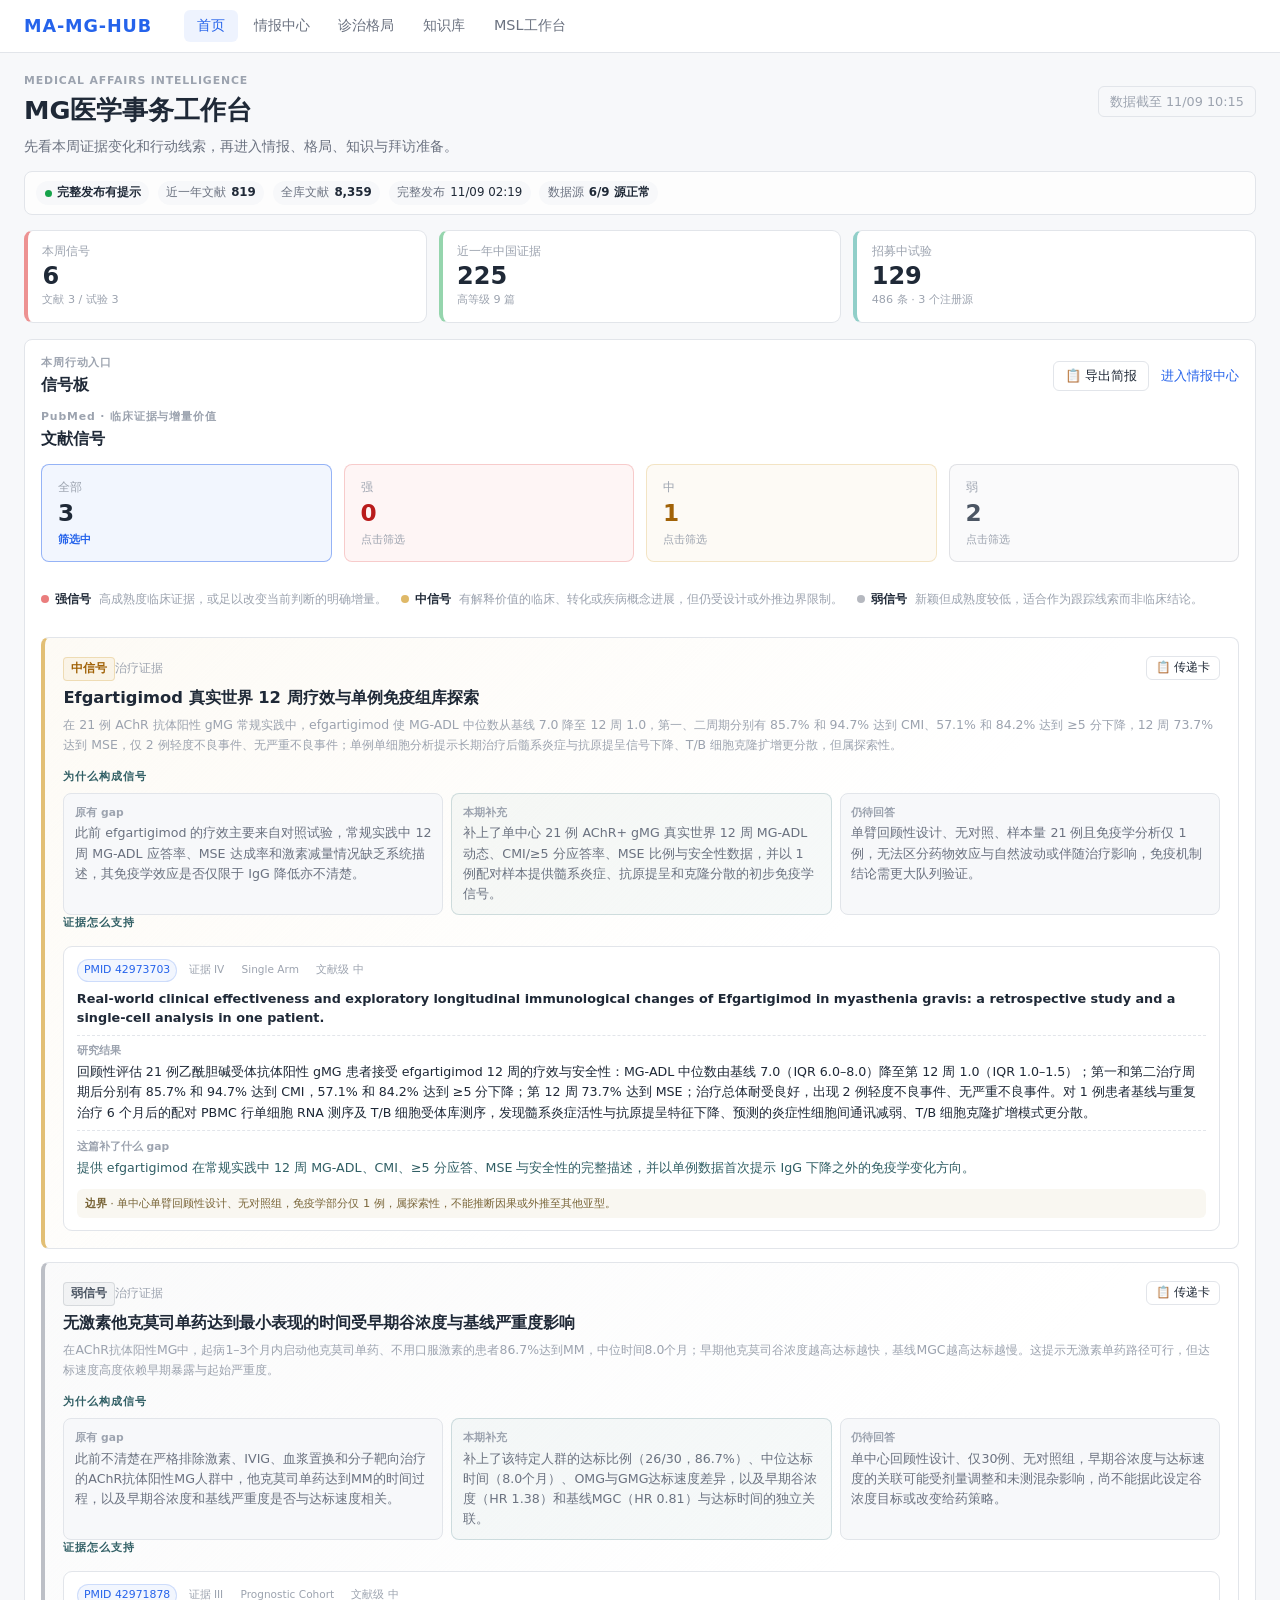
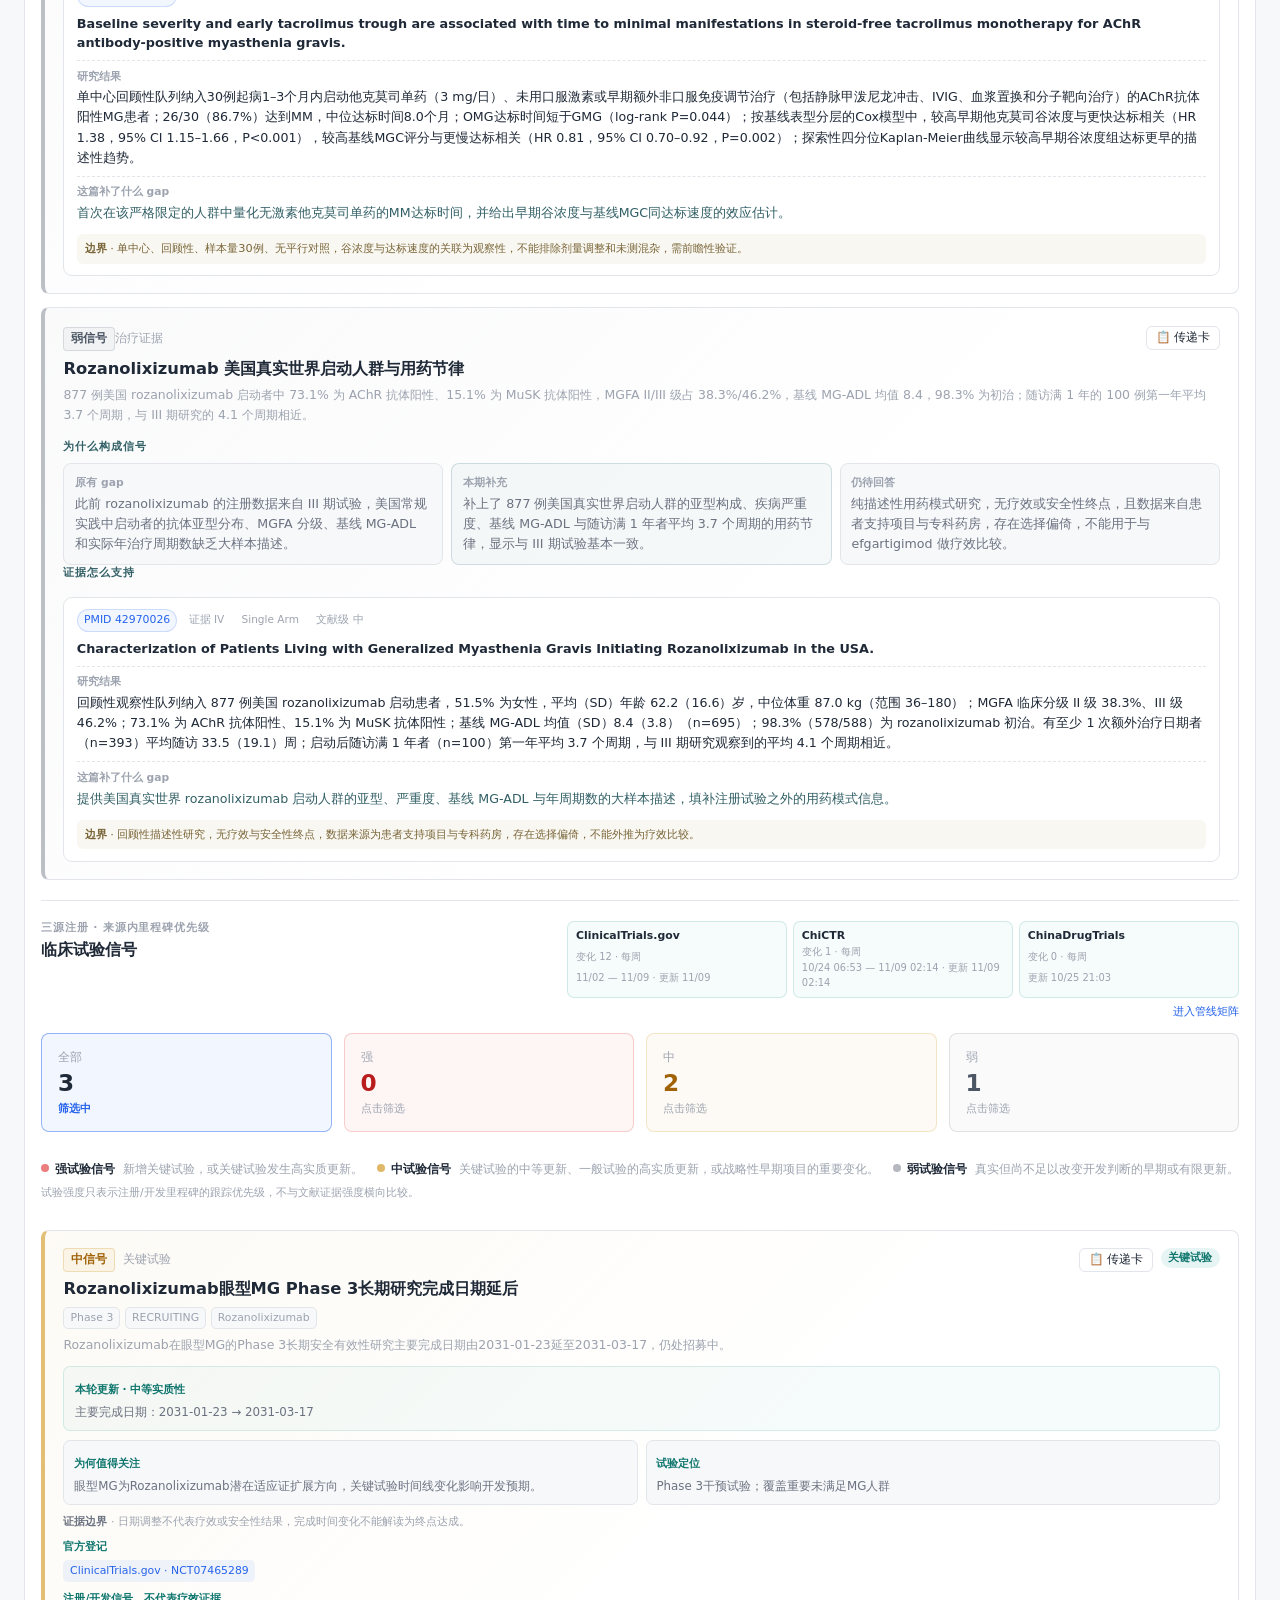
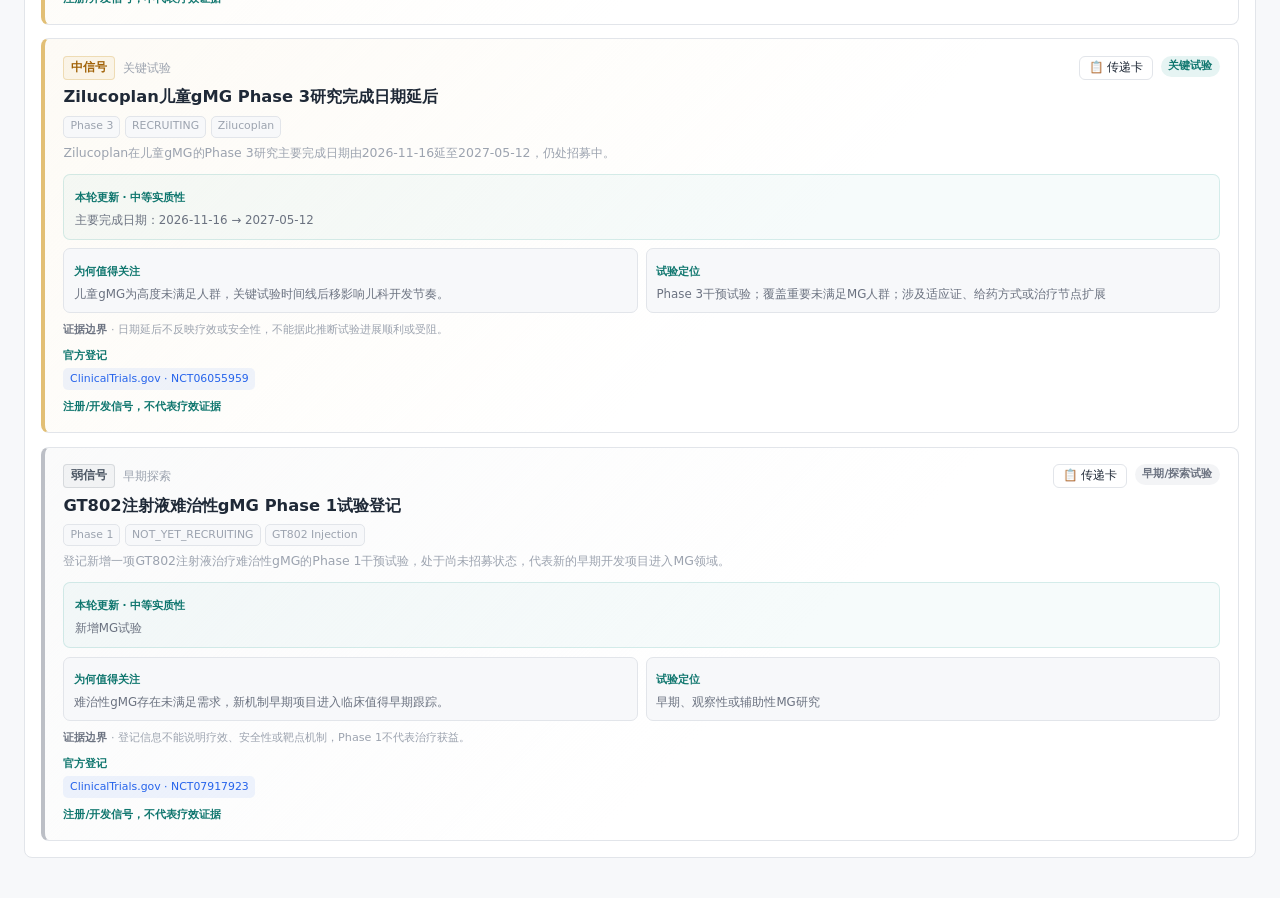
==== index.html @ b08938ec "chore: update MG hub weekly data" ====
<!DOCTYPE html>
<html lang="zh-CN">
<head>
<meta charset="UTF-8">
<meta name="viewport" content="width=device-width, initial-scale=1.0">
<title>工作台 · MA-MG-HUB</title>
<link rel="icon" href="data:,">
<link rel="stylesheet" href="assets/main.css?v=local-20261109-101148">
</head>
<body>

<a class="skip-link" href="#mainContent">跳至主要内容</a>

<nav class="nav" aria-label="主导航">
  <div class="nav-inner">
    <a href="./" class="nav-brand" translate="no">MA-MG-HUB</a>
    <div class="nav-links">
      <a href="./" class="nav-link active" aria-current="page">首页</a>
      <a href="pages/literature.html" class="nav-link">情报中心</a>
      <a href="pages/landscape.html" class="nav-link">诊治格局</a>
      <a href="pages/knowledge.html" class="nav-link">知识库</a>
      <a href="pages/msl.html" class="nav-link">MSL工作台</a>
    </div>
  </div>
</nav>

<main class="main dashboard-main" id="mainContent">
  <div class="page-header dashboard-page-header">
    <div>
      <p class="dashboard-eyebrow">MEDICAL AFFAIRS INTELLIGENCE</p>
      <h1>MG医学事务工作台</h1>
    </div>
    <div class="page-header-actions">
      <span class="update-badge" id="dashboardBadge" aria-live="polite">加载中…</span>
    </div>
  </div>

  <p class="page-subtitle">
    先看本周证据变化和行动线索，再进入情报、格局、知识与拜访准备。
  </p>

  <section class="dashboard-release-strip" id="dashboardReleaseStatus" aria-label="完整发布状态"></section>

  <section aria-labelledby="dashboardStatsTitle">
    <h2 class="visually-hidden" id="dashboardStatsTitle">本周关键指标</h2>
    <div class="dashboard-stats" id="dashboardStats"></div>
  </section>

  <div class="dashboard-priority-grid">
    <section class="workspace-panel dashboard-signals" id="dashboardSignals" aria-labelledby="dashboardSignalsTitle">
      <div class="panel-head">
        <div>
          <p class="panel-kicker">本周行动入口</p>
          <h2 id="dashboardSignalsTitle">信号板</h2>
        </div>
        <div class="panel-head-actions">
          <button class="btn" id="btnExportSignalBrief" type="button">📋 导出简报</button>
          <a class="text-link" href="pages/literature.html?tab=literature">进入情报中心</a>
        </div>
      </div>
      <section class="signal-board-group literature-group" aria-labelledby="literatureSignalGroupTitle">
        <div class="signal-board-group-head">
          <div>
            <p class="panel-kicker">PubMed · 临床证据与增量价值</p>
            <h3 id="literatureSignalGroupTitle">文献信号</h3>
          </div>
        </div>
        <div class="signal-summary-grid" id="signalSummary"></div>
        <div class="signal-strength-legend" id="signalStrengthLegend"></div>
        <section class="signal-list" id="signalList"></section>
      </section>

      <section class="signal-board-group trial-group" aria-labelledby="trialSignalGroupTitle">
        <div class="signal-board-group-head">
          <div>
            <p class="panel-kicker">三源注册 · 来源内里程碑优先级</p>
            <h3 id="trialSignalGroupTitle">临床试验信号</h3>
          </div>
          <div class="trial-signal-window" id="trialSignalWindow"></div>
        </div>
        <div class="signal-summary-grid" id="trialSignalSummary"></div>
        <div class="signal-strength-legend" id="trialSignalStrengthLegend"></div>
        <section class="signal-list trial-signal-list" id="trialSignalList"></section>
      </section>
    </section>
  </div>
</main>

<script src="data/release-manifest.js?v=local-20261109-101148" defer></script>
<script src="assets/common.js?v=local-20261109-101148" defer></script>
<script src="data/dashboard-data.js?v=local-20261109-101148" defer></script>
<script src="data/clinicalTrialsSummary.js?v=local-20261109-101148" defer></script>
<script src="data/pipeline-status.js?v=local-20261109-101148" defer></script>
<script src="data/signals-weekly.js?v=local-20261109-101148" defer></script>
<script src="data/trial-signals-weekly.js?v=local-20261109-101148" defer></script>
<script src="assets/dashboard.js?v=local-20261109-101148" defer></script>
<script>
// 性能优化：literature-recent.js 体积大（>4MB），首页仅用它补齐文献信号强度索引。
// 首屏渲染完成后再异步加载，避免阻塞首屏。
window.addEventListener('load', function() {
  var script = document.createElement('script');
  script.src = 'data/literature-recent.js?v=local-20261027-1920';
  script.onload = function() {
    if (window.MgDashboard && typeof window.MgDashboard.onLiteratureDataReady === 'function') {
      window.MgDashboard.onLiteratureDataReady();
    }
  };
  document.head.appendChild(script);
});
</script>
</body>
</html>
---- assets/main.css ----
/* MA-MG-HUB 主样式 — 浅色主题 */
:root {
  --bg: #f7f8fa; --bg2: #ffffff; --bg3: #e2e5ea;
  --fg: #1f2937; --fg2: #6b7280; --fg3: #9ca3af;
  --accent: #2563eb; --accent2: #3b82f6;
  --border: #e2e5ea; --card-bg: #ffffff;
  --green: #16a34a; --yellow: #ca8a04; --red: #dc2626;
}

* { margin: 0; padding: 0; box-sizing: border-box; }

html { scroll-padding-top: 4.5rem; }

body {
  font-family: -apple-system, BlinkMacSystemFont, 'Segoe UI', system-ui, sans-serif;
  background: var(--bg); color: var(--fg);
  line-height: 1.5;
  min-height: 100vh;
}

a, button { touch-action: manipulation; -webkit-tap-highlight-color: rgba(37,99,235,0.12); }

.skip-link {
  position: fixed; top: 0.5rem; left: 0.5rem; z-index: 1000;
  padding: 0.5rem 0.75rem; border-radius: 6px;
  background: var(--fg); color: #fff; text-decoration: none;
  transform: translateY(-160%); transition: transform 0.15s;
}
.skip-link:focus-visible { transform: translateY(0); }
.visually-hidden {
  position: absolute !important; width: 1px !important; height: 1px !important;
  padding: 0 !important; margin: -1px !important; overflow: hidden !important;
  clip: rect(0, 0, 0, 0) !important; white-space: nowrap !important; border: 0 !important;
}

/* ── 导航 ── */
.nav {
  background: var(--bg2);
  border-bottom: 1px solid var(--bg3);
  position: sticky; top: 0; z-index: 100;
}
.nav-inner {
  max-width: 1400px; margin: 0 auto;
  display: flex; align-items: center;
  padding: 0.6rem 1.5rem; gap: 2rem;
}
.nav-brand {
  font-size: 1.1rem; font-weight: 600; color: var(--accent);
  text-decoration: none; letter-spacing: 0.05em;
  white-space: nowrap; flex-shrink: 0;
}
.nav-links { display: flex; gap: 0.2rem; flex-wrap: wrap; }
.nav-link {
  padding: 0.35rem 0.8rem; border-radius: 6px;
  color: var(--fg2); text-decoration: none;
  font-size: 0.9rem; transition: color 0.15s, background-color 0.15s;
}
.nav-link:hover { color: var(--fg); background: var(--bg); }
.nav-link.active { color: var(--accent); background: rgba(37,99,235,0.08); }
.nav-link.disabled { opacity: 0.4; cursor: default; }

/* ── 主要内容 ── */
.main {
  max-width: 1400px; margin: 0 auto; padding: 1.5rem;
}

.page-header {
  display: flex; justify-content: space-between; align-items: center;
  margin-bottom: 1.2rem;
}
.page-header h1 { font-size: 1.6rem; font-weight: 600; text-wrap: balance; }
.page-header-actions { display: flex; align-items: center; gap: 0.8rem; }
.page-subtitle {
  color: var(--fg2); font-size: 0.86rem;
  margin: -0.4rem 0 1rem;
  max-width: 920px;
}

.update-badge {
  font-size: 0.8rem; color: var(--fg3);
  background: var(--bg); padding: 0.3rem 0.7rem;
  border-radius: 6px; border: 1px solid var(--bg3);
  max-width: 100%; overflow: hidden; text-overflow: ellipsis; white-space: nowrap;
  font-variant-numeric: tabular-nums;
}

.btn {
  padding: 0.45rem 1rem; border-radius: 6px;
  border: 1px solid var(--bg3); background: var(--bg2);
  color: var(--fg); font-size: 0.9rem; cursor: pointer;
  transition: background-color 0.15s, border-color 0.15s, color 0.15s;
}
.btn:hover { background: var(--bg); }

/* ── 情报中心标签 ── */
.intel-tabs {
  display: flex; gap: 0.3rem; align-items: center;
  margin-bottom: 1.2rem; padding: 0.3rem;
  background: var(--bg2); border: 1px solid var(--bg3);
  border-radius: 8px; width: fit-content;
}
.intel-tab {
  border: none; background: transparent; color: var(--fg2);
  padding: 0.42rem 0.9rem; border-radius: 6px;
  font-size: 0.9rem; cursor: pointer;
  transition: background-color 0.15s, color 0.15s;
}
.intel-tab:hover { color: var(--fg); background: var(--bg); }
.intel-tab.active {
  color: var(--accent); background: rgba(37,99,235,0.08);
  font-weight: 500;
}
.intel-tab-separator {
  width: 1px; align-self: stretch; min-height: 1.6rem;
  background: var(--bg3); margin: 0 0.35rem;
}
.intel-tab-conference {
  margin-left: 0.05rem;
}
.intel-tab-panel { display: none; }
.intel-tab-panel.active { display: block; }

.section-kicker {
  color: var(--fg3); font-size: 0.78rem; margin-bottom: 0.15rem;
}
.signal-topline {
  display: flex; justify-content: space-between; align-items: flex-start;
  gap: 1rem; margin-bottom: 1rem;
}
.signal-topline h2 { font-size: 1.25rem; font-weight: 600; }
.signal-page-intro {
  max-width: 760px;
  margin: 0.3rem 0 0;
  color: var(--fg3);
  font-size: 0.8rem;
  line-height: 1.55;
}
.signal-summary-grid {
  display: grid; grid-template-columns: repeat(4, minmax(0, 1fr));
  gap: 0.75rem; margin-bottom: 1rem;
}
.signal-stat-card {
  appearance: none; -webkit-appearance: none;
  display: block; width: 100%;
  font: inherit; color: inherit; text-align: left; cursor: pointer;
  background: var(--bg2); border: 1px solid var(--bg3);
  border-radius: 8px; padding: 0.85rem 1rem;
  transition: border-color 0.15s ease, background-color 0.15s ease, transform 0.15s ease;
}
/* 4 个按钮默认底色 */
.signal-stat-card.strong {
  background: rgba(220,38,38,0.045); border-color: rgba(220,38,38,0.2);
}
.signal-stat-card.medium {
  background: rgba(202,138,4,0.04); border-color: rgba(202,138,4,0.2);
}
.signal-stat-card.weak {
  background: rgba(107,114,128,0.035); border-color: rgba(107,114,128,0.18);
}
.signal-stat-card.strong strong { color: #b91c1c; }
.signal-stat-card.medium strong { color: #a16207; }
.signal-stat-card.weak strong { color: #4b5563; }
.signal-stat-card:hover {
  border-color: rgba(37,99,235,0.28);
  transform: translateY(-1px);
}
.signal-stat-card:focus-visible {
  outline: 2px solid rgba(37,99,235,0.45);
  outline-offset: 3px;
}
.signal-stat-card span {
  display: block; color: var(--fg3); font-size: 0.78rem;
}
.signal-stat-card strong {
  display: block; margin-top: 0.15rem;
  font-size: 1.45rem; color: var(--fg); line-height: 1.2;
}
.signal-stat-card em {
  display: block; margin-top: 0.3rem;
  color: var(--fg3); font-size: 0.66rem; font-style: normal;
}
.signal-stat-card[aria-pressed="true"] {
  border-color: rgba(37,99,235,0.45);
  background: rgba(37,99,235,0.06);
}
.signal-stat-card[aria-pressed="true"] em {
  color: var(--accent); font-weight: 600;
}
.signal-stat-card.strong[aria-pressed="true"] {
  border-color: rgba(220,38,38,0.5);
  background: rgba(220,38,38,0.09);
}
.signal-stat-card.strong[aria-pressed="true"] em {
  color: var(--red);
}
.signal-stat-card.medium[aria-pressed="true"] {
  border-color: rgba(202,138,4,0.5);
  background: rgba(202,138,4,0.08);
}
.signal-stat-card.medium[aria-pressed="true"] em {
  color: var(--yellow);
}
.signal-stat-card.weak[aria-pressed="true"] {
  border-color: rgba(107,114,128,0.5);
  background: rgba(107,114,128,0.07);
}
.signal-stat-card.weak[aria-pressed="true"] em {
  color: var(--fg2);
}
.signal-strength-legend {
  margin: 0 0 1rem;
  display: flex; flex-wrap: wrap; gap: 0.45rem 0.9rem;
}
.signal-list {
  display: flex; flex-direction: column; gap: 0.85rem;
}
.signal-legend-item {
  display: inline-flex; align-items: flex-start; gap: 0.35rem;
  font-size: 0.72rem; color: var(--fg3); line-height: 1.5;
  max-width: 34rem;
}
.signal-legend-item i {
  width: 8px; height: 8px; border-radius: 50%;
  margin-top: 0.3em; flex: 0 0 8px;
}
.signal-legend-item.strong i { background: rgba(220,38,38,0.6); }
.signal-legend-item.medium i { background: rgba(202,138,4,0.6); }
.signal-legend-item.weak i { background: rgba(107,114,128,0.5); }
.signal-legend-item strong {
  color: var(--fg); font-weight: 600; margin-right: 0.15rem;
}
.signal-card {
  background: var(--bg2); border: 1px solid var(--bg3);
  border-radius: 8px; padding: 1.05rem 1.15rem;
  transition: border-color 0.15s ease, background-color 0.15s ease, box-shadow 0.15s ease;
}
.signal-card[id] { scroll-margin-top: 5.5rem; }
.signal-card.is-targeted {
  border-color: rgba(37,99,235,0.5);
  box-shadow: 0 0 0 3px rgba(37,99,235,0.08);
}
.signal-card:focus-visible {
  outline: 2px solid rgba(37,99,235,0.55); outline-offset: 3px;
}
/* 强中弱信号卡片底色 */
.signal-card.signal-强 {
  border-left: 4px solid rgba(220,38,38,0.55);
  background: linear-gradient(135deg, rgba(220,38,38,0.045), var(--bg2) 60%);
}
.signal-card.signal-中 {
  border-left: 4px solid rgba(202,138,4,0.55);
  background: linear-gradient(135deg, rgba(202,138,4,0.04), var(--bg2) 60%);
}
.signal-card.signal-弱 {
  border-left: 4px solid rgba(107,114,128,0.45);
  background: linear-gradient(135deg, rgba(107,114,128,0.035), var(--bg2) 60%);
}
.signal-card:hover {
  border-color: var(--bg3);
  box-shadow: 0 2px 8px rgba(0,0,0,0.04);
}
.signal-card.signal-强:hover {
  border-left-color: rgba(220,38,38,0.7);
  box-shadow: 0 2px 10px rgba(220,38,38,0.06);
}
.signal-card.signal-中:hover {
  border-left-color: rgba(202,138,4,0.7);
  box-shadow: 0 2px 10px rgba(202,138,4,0.05);
}
.signal-card.signal-弱:hover {
  border-left-color: rgba(107,114,128,0.6);
  box-shadow: 0 2px 10px rgba(107,114,128,0.04);
}
.signal-card-head {
  display: flex; gap: 0.5rem; align-items: center;
  margin-bottom: 0.35rem; flex-wrap: wrap;
}
.signal-strength {
  display: inline-flex; align-items: center;
  font-size: 0.74rem; font-weight: 600; color: var(--fg);
  background: var(--bg); border: 1px solid var(--bg3);
  padding: 0.12rem 0.42rem; border-radius: 4px;
}
.signal-card.signal-强 .signal-strength {
  color: #b91c1c; background: rgba(220,38,38,0.06); border-color: rgba(220,38,38,0.22);
}
.signal-card.signal-中 .signal-strength {
  color: #a16207; background: rgba(202,138,4,0.06); border-color: rgba(202,138,4,0.22);
}
.signal-card.signal-弱 .signal-strength {
  color: #4b5563; background: rgba(107,114,128,0.06); border-color: rgba(107,114,128,0.2);
}
.signal-type { color: var(--fg3); font-size: 0.78rem; }
.signal-novelty {
  display: inline-flex; align-items: center;
  font-size: 0.7rem; font-weight: 600; color: #5b5f8f;
  background: rgba(99,102,241,0.06); border: 1px solid rgba(99,102,241,0.18);
  padding: 0.1rem 0.4rem; border-radius: 4px;
}
.signal-title {
  display: block; color: var(--fg);
  margin: 0;
  font-size: 1.02rem; font-weight: 650; line-height: 1.45;
}
.signal-takeaway {
  margin: 0.32rem 0 0; color: var(--fg3); font-size: 0.78rem; line-height: 1.6;
}
.signal-meta {
  margin-top: 0.3rem; color: var(--fg3); font-size: 0.78rem;
}
.signal-topic-row {
  margin-top: 0.55rem; display: flex; gap: 0.35rem; flex-wrap: wrap;
}
.signal-topic {
  font-size: 0.74rem; color: var(--fg2);
  background: var(--bg); border: 1px solid var(--bg3);
  border-radius: 4px; padding: 0.12rem 0.42rem;
}
.signal-topic.china {
  color: var(--green); background: rgba(22,163,74,0.08);
  border-color: rgba(22,163,74,0.18);
}
.signal-drug {
  font-size: 0.74rem; color: var(--accent);
  background: rgba(37,99,235,0.08); border: 1px solid rgba(37,99,235,0.18);
  border-radius: 4px; padding: 0.12rem 0.42rem;
}
.signal-kol-bridge {
  margin-top: 0.65rem;
  padding: 0.68rem 0.76rem;
  border: 1px solid rgba(37,99,235,0.16);
  background: rgba(37,99,235,0.045);
  border-radius: 8px;
  color: var(--fg2);
  font-size: 0.78rem;
  line-height: 1.55;
}
.signal-kol-bridge.compact {
  padding: 0.52rem 0.62rem;
  font-size: 0.75rem;
}
.signal-kol-bridge p {
  margin: 0.25rem 0 0;
}
.signal-kol-kicker {
  color: var(--accent);
  font-size: 0.68rem;
  font-weight: 700;
  letter-spacing: 0.08em;
  text-transform: uppercase;
}
.signal-kol-row {
  margin-top: 0.45rem;
  display: flex;
  flex-wrap: wrap;
  gap: 0.35rem;
}
.signal-kol-row.institutions .signal-kol-chip {
  border-color: rgba(22,163,74,0.2);
  background: rgba(22,163,74,0.055);
}
.signal-kol-chip {
  display: flex;
  flex-direction: column;
  gap: 0.08rem;
  flex: 1 1 160px;
  min-width: 160px;
  padding: 0.34rem 0.48rem;
  border-radius: 6px;
  border: 1px solid rgba(37,99,235,0.18);
  background: rgba(255,255,255,0.58);
}
.signal-kol-chip strong {
  color: var(--fg);
  font-size: 0.76rem;
  font-weight: 600;
}
.signal-kol-chip em {
  color: var(--fg3);
  font-size: 0.68rem;
  font-style: normal;
}
.literature-signal-narrative {
  margin-top: 0.65rem;
  padding: 0.72rem 0.78rem;
  border: 1px solid rgba(15,118,110,0.18);
  background: linear-gradient(180deg, rgba(15,118,110,0.045), rgba(255,255,255,0.45));
  border-radius: 8px;
  color: var(--fg2);
  font-size: 0.78rem;
  line-height: 1.55;
}
.literature-signal-takeaway { margin: 0.28rem 0 0; }
.literature-signal-field,
.literature-signal-points,
.literature-signal-refs {
  margin-top: 0.52rem;
  padding-top: 0.48rem;
  border-top: 1px dashed var(--bg3);
}
.literature-signal-field span,
.literature-signal-points > span,
.literature-signal-refs > span {
  display: block;
  color: var(--fg3);
  font-size: 0.68rem;
  line-height: 1.35;
  margin-bottom: 0.2rem;
}
.literature-signal-field p { margin: 0; }
.literature-signal-field.boundary {
  background: rgba(202,138,4,0.055);
  border: 1px dashed rgba(202,138,4,0.22);
  border-radius: 8px;
  padding: 0.48rem;
}
.literature-signal-points { display: grid; gap: 0.45rem; }
.literature-signal-point {
  display: flex;
  flex-direction: column;
  gap: 0.28rem;
  padding: 0.55rem 0.6rem;
  border: 1px solid rgba(37,99,235,0.14);
  background: rgba(37,99,235,0.035);
  border-radius: 8px;
}
.literature-signal-point-head {
  display: flex;
  justify-content: space-between;
  align-items: center;
  gap: 0.45rem;
}
.literature-signal-point-head > span {
  color: var(--fg3);
  font-size: 0.68rem;
}
.literature-signal-point > strong { color: var(--fg); font-size: 0.78rem; }
.literature-signal-why { margin: 0; color: var(--fg3); font-size: 0.72rem; }
.literature-signal-point ul {
  margin: 0.08rem 0 0;
  padding-left: 1.05rem;
  color: var(--fg2);
}
.literature-signal-point li { margin: 0.16rem 0; }
.literature-signal-tier {
  display: inline-flex;
  align-items: center;
  border-radius: 999px;
  padding: 0.08rem 0.38rem;
  font-size: 0.66rem;
  font-style: normal;
  font-weight: 700;
}
.literature-signal-tier.efgar { color: #166534; background: rgba(22,163,74,0.1); }
.literature-signal-tier.competitor_response { color: #9a3412; background: rgba(234,88,12,0.1); }
.literature-signal-tier.disease_progress { color: #475569; background: rgba(100,116,139,0.1); }
.literature-signal-point-refs,
.literature-signal-refs > div { display: flex; flex-wrap: wrap; gap: 0.3rem; }
.literature-signal-ref {
  display: inline-flex;
  align-items: center;
  color: var(--accent);
  background: rgba(37,99,235,0.06);
  border: 1px solid rgba(37,99,235,0.18);
  border-radius: 999px;
  padding: 0.14rem 0.38rem;
  font-size: 0.68rem;
  text-decoration: none;
}
a.literature-signal-ref:hover { background: rgba(37,99,235,0.12); }
.literature-signal-narrative {
  display: grid;
  gap: 0.78rem;
  margin-top: 0.8rem;
  padding: 0;
  border: 0;
  background: transparent;
  color: var(--fg2);
  font-size: 0.79rem;
  line-height: 1.6;
}
.literature-signal-narrative section {
  margin: 0;
}
.literature-signal-section-title {
  margin-bottom: 0.42rem;
  color: #315f65;
  font-size: 0.7rem;
  font-weight: 750;
  letter-spacing: 0.08em;
  text-transform: uppercase;
}
.literature-signal-change {
  padding: 0.78rem 0.86rem;
  border: 1px solid rgba(47, 111, 119, 0.2);
  border-radius: 9px;
  background: #f1f7f6;
}
/* 跟随信号强度变化底色 */
.signal-card.signal-强 .literature-signal-change {
  border-color: rgba(220,38,38,0.18);
  background: rgba(220,38,38,0.035);
}
.signal-card.signal-中 .literature-signal-change {
  border-color: rgba(202,138,4,0.18);
  background: rgba(202,138,4,0.03);
}
.signal-card.signal-弱 .literature-signal-change {
  border-color: rgba(107,114,128,0.16);
  background: rgba(107,114,128,0.025);
}
.literature-signal-takeaway {
  margin: 0;
  color: var(--fg);
  font-size: 0.88rem;
  font-weight: 560;
  line-height: 1.65;
}
.literature-signal-gap-grid {
  display: grid;
  grid-template-columns: repeat(3, minmax(0, 1fr));
  gap: 0.5rem;
}
.literature-signal-gap-grid > .literature-signal-section-title {
  grid-column: 1 / -1;
  margin-bottom: -0.05rem;
}
.literature-signal-gap-grid > div:not(.literature-signal-section-title) {
  padding: 0.62rem 0.68rem;
  border: 1px solid var(--bg3);
  border-radius: 8px;
  background: var(--bg);
}
.literature-signal-gap-grid > div.filled {
  border-color: rgba(47, 111, 119, 0.2);
  background: rgba(47, 111, 119, 0.045);
}
.literature-signal-gap-grid span,
.literature-evidence-result span,
.literature-evidence-gap span,
.literature-kol-question span {
  display: block;
  margin-bottom: 0.16rem;
  color: var(--fg3);
  font-size: 0.67rem;
  font-weight: 650;
}
.literature-signal-gap-grid p,
.literature-evidence-result p,
.literature-evidence-gap p,
.literature-kol-question p {
  margin: 0;
  font-size: 0.79rem;
  line-height: 1.6;
  word-break: break-word;
}
.literature-evidence-ledger {
  display: grid;
  gap: 0.48rem;
}
.literature-evidence-item {
  padding: 0.72rem 0.78rem;
  border: 1px solid var(--bg3);
  border-radius: 9px;
  background: #fff;
}
.literature-evidence-head,
.literature-evidence-head > div {
  display: flex;
  align-items: center;
  flex-wrap: wrap;
  gap: 0.32rem;
}
.literature-evidence-head span:not(.literature-signal-ref) {
  padding: 0.12rem 0.38rem;
  border-radius: 999px;
  color: var(--fg3);
  background: var(--bg2);
  font-size: 0.66rem;
}
.literature-evidence-item h4 {
  margin: 0.44rem 0 0.48rem;
  color: var(--fg);
  font-size: 0.8rem;
  font-weight: 640;
  line-height: 1.5;
}
.literature-evidence-result,
.literature-evidence-gap {
  padding: 0.48rem 0;
  border-top: 1px dashed var(--bg3);
}
.literature-evidence-gap {
  color: #315f65;
}
.literature-evidence-boundary {
  margin: 0.22rem 0 0;
  padding: 0.38rem 0.48rem;
  border-radius: 6px;
  color: #796538;
  background: rgba(181, 148, 75, 0.08);
  font-size: 0.71rem;
}
.literature-signal-points {
  display: grid;
  grid-template-columns: repeat(auto-fit, minmax(min(100%, 280px), 1fr));
  gap: 0.48rem;
  margin: 0;
  padding: 0;
  border: 0;
}
.literature-signal-points > .literature-signal-section-title,
.literature-kol-question,
.literature-msl-action {
  grid-column: 1 / -1;
}
.literature-signal-point {
  padding: 0.68rem 0.72rem;
  border-color: rgba(50, 92, 123, 0.15);
  background: #f6f8fa;
}
.literature-signal-point > strong {
  font-size: 0.8rem;
}
.literature-signal-point ul {
  margin-top: 0.2rem;
  padding-left: 1.1rem;
}
.literature-signal-point li {
  margin: 0.22rem 0;
}
.literature-kol-question {
  padding: 0.62rem 0.68rem;
  border-left: 3px solid rgba(47, 111, 119, 0.42);
  border-radius: 0 7px 7px 0;
  background: rgba(47, 111, 119, 0.05);
}
.literature-msl-action {
  margin: 0;
  color: var(--fg3);
  font-size: 0.71rem;
}
.china-panel, .chart-panel {
  background: var(--bg2); border: 1px solid var(--bg3);
  border-radius: 8px; padding: 1rem;
}
.china-panel h3 {
  font-size: 0.95rem; margin-bottom: 0.65rem;
}
.muted { color: var(--fg3); font-size: 0.82rem; }

.china-grid {
  display: grid; grid-template-columns: minmax(0, 1fr);
  gap: 1rem; margin-bottom: 1rem; align-items: stretch;
}
.chart-title {
  color: var(--fg2); font-size: 0.9rem; font-weight: 500;
  margin-bottom: 0.5rem;
}
.chart-canvas {
  height: 280px; width: 100%; min-width: 0;
}
.chart-panel-wide .chart-canvas {
  height: 360px;
}
.china-chart-pair .chart-canvas {
  height: 260px;
}
.chart-fallback {
  height: 100%; display: flex; align-items: center; justify-content: center;
  color: var(--fg3); background: var(--bg); border-radius: 6px;
}
.china-content-grid {
  display: grid; grid-template-columns: repeat(3, minmax(0, 1fr));
  gap: 1rem; align-items: start;
}
.china-chart-pair {
  grid-column: span 2;
  display: grid; grid-template-columns: repeat(2, minmax(0, 1fr));
  gap: 1rem; min-width: 0;
}
.china-source-panel {
  grid-column: span 1;
  min-width: 0;
}
.compact-article {
  padding: 0.7rem 0; border-bottom: 1px solid var(--bg3);
}
.compact-article:last-child { border-bottom: none; }
.compact-article a {
  color: var(--accent); text-decoration: none;
  font-size: 0.88rem; line-height: 1.45; font-weight: 500;
}
.compact-article a:hover { text-decoration: underline; }
.compact-article div {
  margin-top: 0.18rem; color: var(--fg3); font-size: 0.76rem;
}
.source-block + .source-block { margin-top: 1rem; }
.source-block h4 {
  font-size: 0.82rem; color: var(--fg3); margin-bottom: 0.4rem;
}
.rank-list {
  list-style: none; display: flex; flex-direction: column; gap: 0.34rem;
}
.rank-list li {
  display: flex; justify-content: space-between; gap: 0.65rem;
  color: var(--fg2); font-size: 0.8rem;
}
.rank-list li span,
.rank-name {
  min-width: 0; overflow: hidden; text-overflow: ellipsis; white-space: nowrap;
}
.rank-list li strong { color: var(--fg); font-weight: 600; }
.rank-list-item {
  align-items: center; padding: 0.08rem 0;
}
.rank-count-link {
  flex: 0 0 auto; border: none; background: transparent;
  color: var(--accent); font: inherit; font-weight: 600;
  text-decoration: underline; text-underline-offset: 2px;
  cursor: pointer; padding: 0.05rem 0.12rem; border-radius: 4px;
}
.rank-count-link:hover {
  background: rgba(37,99,235,0.08);
}
.rank-modal-payload {
  display: none;
}
.rank-modal {
  max-width: 860px; width: min(860px, calc(100vw - 2rem));
}
.rank-modal-head {
  padding-right: 2rem; margin-bottom: 0.8rem;
}
.rank-modal-head h2 {
  margin-bottom: 0.2rem; line-height: 1.35;
}
.rank-modal-head span {
  color: var(--fg3); font-size: 0.82rem;
}
.rank-modal-list {
  border-top: 1px solid var(--bg3);
  max-height: 58vh; overflow-y: auto;
}
.rank-modal-list .compact-article {
  padding: 0.75rem 0;
}
.rank-modal-list .compact-article a {
  font-size: 0.9rem;
}

/* ── 会议资讯 ── */
.conference-topline {
  display: flex; justify-content: space-between; align-items: flex-start;
  gap: 1rem; margin-bottom: 1rem;
}
.conference-topline h2 {
  font-size: 1.25rem; font-weight: 600;
}
.conference-dashboard {
  display: grid; grid-template-columns: minmax(0, 1fr) 320px;
  gap: 1rem; align-items: start;
}
.conference-main,
.conference-side {
  min-width: 0; display: flex; flex-direction: column; gap: 1rem;
}
.conference-panel {
  background: var(--bg2); border: 1px solid var(--bg3);
  border-radius: 8px; padding: 1rem;
}
.conference-panel h3 {
  font-size: 0.95rem; margin-bottom: 0.75rem;
}
.conference-stat-grid {
  display: grid; grid-template-columns: repeat(5, minmax(0, 1fr));
  gap: 0.75rem;
}
.conference-stat-card {
  border: 1px solid var(--bg3); background: var(--bg2);
  border-radius: 8px; padding: 0.82rem 0.9rem;
}
.conference-stat-card span {
  display: block; color: var(--fg3); font-size: 0.74rem;
}
.conference-stat-card strong {
  display: block; color: var(--fg); font-size: 1.35rem;
  line-height: 1.2; margin-top: 0.12rem;
}
.conference-stat-card em {
  display: block; color: var(--fg3); font-size: 0.7rem;
  font-style: normal; margin-top: 0.16rem;
}
.conference-analysis-grid {
  display: grid; grid-template-columns: repeat(3, minmax(0, 1fr));
  gap: 1rem;
}
.conference-rank {
  display: flex; flex-direction: column; gap: 0.42rem;
}
.conference-rank-row {
  display: grid; grid-template-columns: minmax(80px, 0.78fr) minmax(90px, 1fr) 36px;
  gap: 0.45rem; align-items: center;
  width: 100%; border: 0; background: transparent; padding: 0;
  font: inherit; text-align: left; cursor: pointer;
  color: var(--fg2); font-size: 0.78rem;
}
.conference-rank-row:hover,
.conference-rank-row.active {
  color: var(--accent); background: rgba(37,99,235,0.05);
}
.conference-rank-row:focus-visible {
  outline: 2px solid rgba(37,99,235,0.35); outline-offset: 3px;
}
.conference-rank-row span {
  overflow: hidden; text-overflow: ellipsis; white-space: nowrap;
}
.conference-rank-track {
  height: 7px; border-radius: 999px; background: var(--bg);
  border: 1px solid var(--bg3); overflow: hidden;
}
.conference-rank-track i {
  display: block; height: 100%; width: var(--rank-width, 0%);
  background: rgba(37,99,235,0.42);
}
.conference-rank-row strong {
  color: var(--fg); text-align: right; font-size: 0.76rem;
}
.conference-toggle {
  margin-top: 0.45rem;
}
.conference-future-list,
.conference-source-list {
  display: flex; flex-direction: column; gap: 0.55rem;
}
.conference-mini-card {
  border: 1px solid var(--bg3); background: var(--bg);
  border-radius: 8px; padding: 0.72rem;
}
.conference-mini-card strong {
  display: block; color: var(--fg); font-size: 0.86rem; line-height: 1.35;
}
.conference-mini-card span,
.conference-mini-card p,
.conference-mini-card em {
  display: block; color: var(--fg3); font-size: 0.74rem;
  font-style: normal; line-height: 1.45; margin-top: 0.16rem;
}
.conference-mini-card a {
  display: inline-block; color: var(--accent); text-decoration: none;
  font-size: 0.76rem; margin-top: 0.35rem;
}
.conference-mini-card a:hover { text-decoration: underline; }
.conference-source-status {
  display: inline-flex; align-items: center;
  width: fit-content; border: 1px solid rgba(37,99,235,0.18);
  background: rgba(37,99,235,0.07); color: var(--accent);
  border-radius: 4px; padding: 0.08rem 0.38rem;
  font-size: 0.68rem; margin-bottom: 0.22rem;
}
.conference-source-status.warn {
  color: var(--yellow); border-color: rgba(202,138,4,0.24);
  background: rgba(202,138,4,0.08);
}
.conference-card {
  border: 1px solid var(--bg3); background: var(--bg2);
  border-radius: 8px; padding: 1rem;
}
.conference-card + .conference-card { margin-top: 0.65rem; }
.conference-card-head {
  display: flex; flex-wrap: wrap; gap: 0.35rem;
  align-items: center; margin-bottom: 0.45rem;
}
.conference-card-title {
  display: block; color: var(--accent); text-decoration: none;
  font-size: 0.96rem; font-weight: 600; line-height: 1.42;
}
.conference-card-title:hover { text-decoration: underline; }
.conference-card-meta {
  color: var(--fg3); font-size: 0.76rem; margin-top: 0.28rem;
}
.conference-card-analysis {
  margin-top: 0.55rem; color: var(--fg2);
  font-size: 0.8rem; line-height: 1.55;
}
.conference-badge {
  display: inline-flex; align-items: center;
  border: 1px solid var(--bg3); background: var(--bg);
  border-radius: 4px; padding: 0.1rem 0.42rem;
  color: var(--fg2); font-size: 0.7rem;
}
.conference-badge.highlight {
  color: #0f766e; background: rgba(15,118,110,0.08);
  border-color: rgba(15,118,110,0.2);
}
.conference-badge.china {
  color: var(--green); background: rgba(22,163,74,0.08);
  border-color: rgba(22,163,74,0.2);
}
.conference-abstract {
  display: block; margin-top: 0.65rem;
  border-top: 1px dashed var(--bg3); padding-top: 0.65rem;
  color: var(--fg2); font-size: 0.82rem; line-height: 1.6;
}
.conference-abstract.open { display: block; }
.conference-card-actions {
  display: flex; flex-wrap: wrap; gap: 0.45rem;
  margin-top: 0.7rem; align-items: center;
}
.conference-card-actions button,
.conference-card-actions a {
  border: 1px solid var(--bg3); background: var(--bg);
  color: var(--fg2); border-radius: 6px; padding: 0.32rem 0.58rem;
  font: inherit; font-size: 0.76rem; text-decoration: none; cursor: pointer;
}
.conference-card-actions button:hover,
.conference-card-actions a:hover {
  color: var(--accent); border-color: rgba(37,99,235,0.28);
  background: rgba(37,99,235,0.06);
}
.conference-result-list .pagination {
  margin-top: 1rem;
}

.conference-meeting-grid {
  display: grid; grid-template-columns: repeat(4, minmax(0, 1fr));
  gap: 0.85rem; margin-bottom: 1rem;
}
.conference-meeting-card {
  height: 178px; text-align: left; cursor: pointer;
  border: 1px solid var(--bg3); background: var(--bg2);
  border-radius: 8px; padding: 0.9rem;
  display: flex; flex-direction: column; gap: 0.48rem;
  transition: border-color .15s ease, box-shadow .15s ease, background .15s ease;
}
.conference-meeting-card:hover,
.conference-meeting-card.active {
  border-color: rgba(37,99,235,0.32);
  box-shadow: 0 8px 24px rgba(15,23,42,0.06);
  background: #fbfdff;
}
.conference-meeting-status {
  align-self: flex-start; border-radius: 4px;
  padding: 0.12rem 0.42rem; font-size: 0.68rem;
  border: 1px solid rgba(15,118,110,0.2);
  background: rgba(15,118,110,0.07); color: #0f766e;
}
.conference-meeting-status.watch {
  color: var(--yellow); border-color: rgba(202,138,4,0.26);
  background: rgba(202,138,4,0.08);
}
.conference-meeting-card strong {
  display: flex; align-items: center; gap: 0.38rem; flex-wrap: wrap;
  color: var(--fg); font-size: 1.1rem; line-height: 1.2;
}
.conference-meeting-card strong em {
  color: var(--fg3); font-size: 0.74rem; font-style: normal;
}
.conference-new-badge {
  display: inline-flex; align-items: center; justify-content: center;
  padding: 0.08rem 0.38rem; border-radius: 999px;
  background: linear-gradient(135deg, #ef4444, #f97316);
  color: #fff; font-size: 0.58rem; font-weight: 800;
  letter-spacing: 0.06em; line-height: 1.15;
  box-shadow: 0 4px 12px rgba(239,68,68,0.22);
}
.conference-new-badge::before {
  content: ''; width: 0.34rem; height: 0.34rem;
  margin-right: 0.22rem; border-radius: 50%; background: #fff;
  box-shadow: 0 0 0 3px rgba(255,255,255,0.28);
}
.conference-meeting-card p {
  color: var(--fg3); font-size: 0.77rem; line-height: 1.42;
  min-height: 2.1em;
}
.conference-meeting-metrics {
  margin-top: auto; display: grid; grid-template-columns: repeat(3, minmax(0, 1fr));
  gap: 0.35rem;
}
.conference-meeting-metrics span {
  border: 1px solid var(--bg3); background: var(--bg);
  border-radius: 6px; padding: 0.38rem;
  color: var(--fg3); font-size: 0.68rem;
}
.conference-meeting-metrics b {
  display: block; color: var(--fg); font-size: 0.82rem; line-height: 1.1;
  overflow: hidden; text-overflow: ellipsis; white-space: nowrap;
}
.conference-workspace {
  display: grid; grid-template-columns: minmax(0, 1fr) 320px;
  gap: 1rem; align-items: start;
}
.conference-work-main,
.conference-right-rail {
  min-width: 0; display: flex; flex-direction: column; gap: 1rem;
}
.conference-right-rail {
  position: static;
}
.conference-brief,
.conference-map-panel,
.conference-breakthrough-focus,
.conference-drilldown,
.conference-side-panel {
  background: var(--bg2); border: 1px solid var(--bg3);
  border-radius: 8px; padding: 1rem;
}
.conference-post-brief {
  background: linear-gradient(180deg, #fbfdff 0%, var(--bg2) 100%);
}
.conference-brief-head {
  display: flex; justify-content: space-between; align-items: flex-start;
  gap: 1rem; margin-bottom: 0.9rem;
}
.conference-brief-head h2 {
  font-size: 1.22rem; line-height: 1.25; margin-bottom: 0.24rem;
}
.conference-brief-head p {
  color: var(--fg2); font-size: 0.84rem; line-height: 1.6;
  max-width: 76ch;
}
.conference-kpi-grid {
  display: grid; grid-template-columns: repeat(4, minmax(0, 1fr));
  gap: 0.65rem;
}
.conference-kpi-card {
  border: 1px solid var(--bg3); background: var(--bg);
  border-radius: 8px; padding: 0.72rem;
  min-height: 82px;
}
.conference-kpi-card span,
.conference-kpi-card em {
  display: block; color: var(--fg3); font-size: 0.7rem;
  font-style: normal; line-height: 1.35;
}
.conference-kpi-card strong {
  display: block; color: var(--fg); font-size: 1.18rem;
  line-height: 1.2; margin: 0.14rem 0;
  overflow: hidden; text-overflow: ellipsis; white-space: nowrap;
}
.conference-brief-narrative {
  margin-top: 0.85rem;
}
.conference-takeaway-list {
  display: grid; grid-template-columns: repeat(2, minmax(0, 1fr));
  gap: 0.65rem;
}
.conference-takeaway-card {
  display: grid; grid-template-columns: auto minmax(0, 1fr);
  gap: 0.55rem; align-items: start;
  border: 1px solid rgba(37,99,235,0.14);
  background: rgba(37,99,235,0.035);
  border-radius: 8px; padding: 0.72rem;
}
.conference-takeaway-card span {
  display: inline-flex; align-items: center; justify-content: center;
  width: 1.55rem; height: 1.55rem; border-radius: 6px;
  background: rgba(37,99,235,0.09); color: var(--accent);
  font-size: 0.68rem; font-weight: 700;
}
.conference-takeaway-card p {
  margin: 0; color: var(--fg2); font-size: 0.8rem; line-height: 1.55;
}
.conference-strategic-narrative {
  margin-top: 0.9rem;
}
.conference-awards {
  margin-top: 0.9rem; padding: 1rem;
  border: 1px solid var(--bg3); background: var(--bg2); border-radius: 8px;
}
.conference-awards-head { margin-bottom: 0.8rem; }
.conference-awards-grid {
  display: grid; grid-template-columns: repeat(auto-fit, minmax(240px, 1fr)); gap: 0.65rem;
}
.conference-awards-card {
  display: flex; flex-direction: column; gap: 0.45rem;
  border: 1px solid rgba(15,118,110,0.16); background: var(--bg);
  border-radius: 8px; padding: 0.78rem;
}
.conference-awards-badge {
  align-self: flex-start; color: #0f766e; background: rgba(15,118,110,0.08);
  border: 1px solid rgba(15,118,110,0.18); border-radius: 5px;
  padding: 0.12rem 0.38rem; font-size: 0.68rem; font-weight: 700; line-height: 1.4;
}
.conference-awards-recipient { color: var(--fg); font-size: 0.82rem; line-height: 1.35; }
.conference-awards-card h3 { color: var(--fg2); font-size: 0.84rem; line-height: 1.5; }
.conference-awards-footer {
  display: flex; align-items: center; justify-content: space-between; gap: 0.55rem;
  margin-top: auto; padding-top: 0.5rem; border-top: 1px dashed var(--bg3);
}
.conference-awards-footer > span { color: var(--fg3); font-size: 0.72rem; }
.conference-awards-action { flex: 0 0 auto; padding: 0.35rem 0.55rem; font-size: 0.72rem; }
.conference-narrative-panel {
  border: 1px solid rgba(15,118,110,0.18);
  background: linear-gradient(180deg, rgba(15,118,110,0.055), #fff 52%, var(--bg2));
  border-radius: 10px; padding: 0.95rem;
}
.conference-narrative-head span,
.conference-briefing-questions span {
  display: block; color: #0f766e; font-size: 0.72rem; font-weight: 700;
  letter-spacing: 0.02em; margin-bottom: 0.3rem;
}
.conference-narrative-head strong {
  display: block; color: var(--fg); font-size: 1.02rem; line-height: 1.42;
}
.conference-narrative-head p {
  color: var(--fg2); font-size: 0.82rem; line-height: 1.58; margin-top: 0.35rem;
}
.conference-depth-strip {
  display: grid; grid-template-columns: repeat(4, minmax(0, 1fr));
  gap: 0.5rem; margin: 0.8rem 0;
}
.conference-depth-strip span {
  border: 1px solid rgba(15,118,110,0.14); background: rgba(15,118,110,0.045);
  border-radius: 8px; padding: 0.55rem; color: var(--fg3); font-size: 0.7rem;
}
.conference-depth-strip b {
  display: block; color: var(--fg); font-size: 0.9rem; line-height: 1.25;
  overflow: hidden; text-overflow: ellipsis; white-space: nowrap;
}
.conference-audit-strip {
  display: grid; grid-template-columns: repeat(3, minmax(0, 0.72fr)) minmax(220px, 2fr);
  gap: 0.48rem; align-items: stretch; margin: -0.15rem 0 0.85rem;
}
.conference-audit-strip span,
.conference-audit-strip p {
  border: 1px dashed rgba(15,118,110,0.18); background: rgba(255,255,255,0.75);
  border-radius: 8px; padding: 0.52rem; color: var(--fg3); font-size: 0.7rem;
}
.conference-audit-strip b {
  display: block; color: var(--fg); font-size: 0.88rem; font-variant-numeric: tabular-nums;
}
.conference-audit-strip p { margin: 0; line-height: 1.45; }
.conference-comparison-card {
  border: 1px solid rgba(37,99,235,0.18); background: rgba(37,99,235,0.045);
  border-radius: 9px; padding: 0.72rem; margin-bottom: 0.8rem;
}
.conference-comparison-card div {
  display: flex; justify-content: space-between; gap: 0.6rem; align-items: baseline;
  margin-bottom: 0.32rem;
}
.conference-comparison-card span { color: var(--accent); font-weight: 700; font-size: 0.72rem; }
.conference-comparison-card a { color: var(--accent); font-size: 0.72rem; text-decoration: none; }
.conference-comparison-card p { color: var(--fg2); font-size: 0.78rem; line-height: 1.55; margin: 0.2rem 0 0.45rem; }
.conference-comparison-card ul { margin: 0; padding-left: 1.05rem; color: var(--fg3); font-size: 0.73rem; line-height: 1.5; }
.conference-chapter-grid {
  display: grid; grid-template-columns: repeat(2, minmax(0, 1fr)); gap: 0.65rem;
}
.conference-chapter-card {
  border: 1px solid var(--bg3); background: var(--bg);
  border-radius: 8px; padding: 0.78rem;
}
.conference-chapter-top {
  display: flex; flex-wrap: wrap; align-items: center; justify-content: space-between;
  gap: 0.35rem; margin-bottom: 0.35rem;
}
.conference-chapter-index {
  display: inline-flex; color: #0f766e; background: rgba(15,118,110,0.08);
  border: 1px solid rgba(15,118,110,0.18); border-radius: 4px;
  padding: 0.08rem 0.38rem; font-size: 0.68rem; font-weight: 700;
}
.conference-score-pill {
  display: inline-flex; align-items: center;
  color: var(--fg3); background: var(--bg2); border: 1px solid var(--bg3);
  border-radius: 999px; padding: 0.08rem 0.4rem; font-size: 0.66rem;
}
.conference-chapter-card h3 {
  font-size: 0.9rem; line-height: 1.35; color: var(--fg); margin-bottom: 0.35rem;
}
.conference-chapter-card p,
.conference-chapter-card em {
  display: block; color: var(--fg2); font-size: 0.76rem; line-height: 1.52; font-style: normal;
}
.conference-chapter-card em { color: var(--fg3); margin-top: 0.35rem; }
.conference-signal-reason,
.conference-signal-boundary,
.conference-signal-kol {
  border-top: 1px dashed var(--bg3); padding-top: 0.48rem; margin-top: 0.52rem;
}
.conference-signal-reason span,
.conference-signal-boundary span,
.conference-signal-kol > span {
  display: block; color: var(--fg3); font-size: 0.68rem;
  margin-bottom: 0.2rem; line-height: 1.35;
}
.conference-signal-boundary {
  background: rgba(202,138,4,0.055); border-radius: 8px;
  border: 1px dashed rgba(202,138,4,0.22); padding: 0.48rem;
}
.conference-signal-use { color: var(--fg3) !important; margin-top: 0.45rem; }
.conference-nested-kol-list {
  display: grid; gap: 0.45rem;
}
.conference-nested-kol-card {
  display: flex; flex-direction: column; gap: 0.45rem;
  border: 1px solid rgba(37,99,235,0.14); background: rgba(37,99,235,0.035);
  border-radius: 8px; padding: 0.62rem;
}
.conference-nested-kol-card strong {
  font-size: 0.8rem; line-height: 1.35;
}
.conference-chapter-refs {
  display: grid; gap: 0.32rem; margin-top: 0.55rem; padding-top: 0.5rem;
  border-top: 1px dashed var(--bg3);
}
.conference-chapter-refs > span {
  display: block; color: var(--fg3); font-size: 0.68rem; line-height: 1.35;
}
.conference-chapter-refs > div {
  display: flex; flex-wrap: wrap; gap: 0.32rem;
}
.conference-ref-chip,
.conference-ref-empty {
  display: inline-flex; align-items: center;
  border: 1px solid rgba(37,99,235,0.18); background: rgba(37,99,235,0.045);
  color: var(--accent); border-radius: 999px; padding: 0.22rem 0.5rem;
  font: inherit; font-size: 0.7rem; line-height: 1.25; text-decoration: none;
}
button.conference-ref-chip { cursor: pointer; }
button.conference-ref-chip:hover { border-color: rgba(37,99,235,0.34); background: rgba(37,99,235,0.08); }
.conference-ref-empty { color: var(--fg3); border-color: var(--bg3); background: var(--bg); }
.conference-briefing-questions {
  margin-top: 0.75rem; border-top: 1px dashed rgba(15,118,110,0.2); padding-top: 0.7rem;
}
.conference-briefing-questions ol {
  margin: 0; padding-left: 1.2rem; color: var(--fg2); font-size: 0.78rem; line-height: 1.55;
}

.conference-map-grid {
  display: grid; grid-template-columns: repeat(2, minmax(0, 1fr));
  gap: 1rem;
}
.conference-drilldown-filter {
  display: flex; flex-direction: column; gap: 0.65rem;
  background: var(--bg); border: 1px solid var(--bg3);
  border-radius: 8px; padding: 0.72rem; margin-bottom: 0.78rem;
}
.conference-active-filter {
  display: flex; flex-wrap: wrap; align-items: center; justify-content: space-between;
  gap: 0.5rem; border: 1px dashed var(--bg3); background: var(--bg);
  border-radius: 8px; padding: 0.55rem 0.65rem;
  color: var(--fg3); font-size: 0.76rem;
}
.conference-active-filter strong { color: var(--accent); }
.conference-active-filter button {
  border: 1px solid rgba(37,99,235,0.22); background: rgba(37,99,235,0.06);
  color: var(--accent); border-radius: 6px; padding: 0.22rem 0.48rem;
  font: inherit; font-size: 0.72rem; cursor: pointer;
}
.conference-topic-board,
.conference-drug-board {
  display: flex; flex-wrap: wrap; gap: 0.38rem;
}
.conference-drug-board {
  border-top: 1px dashed var(--bg3);
  margin-top: 0.72rem; padding-top: 0.72rem;
}
.conference-topic-pill,
.conference-drug-chip {
  display: inline-flex; align-items: center; gap: 0.35rem;
  border: 1px solid var(--bg3); background: var(--bg);
  color: var(--fg2); border-radius: 6px;
  padding: 0.28rem 0.48rem; font-size: 0.74rem;
}
.conference-topic-pill,
.conference-drug-chip {
  cursor: pointer; font: inherit;
}
.conference-topic-pill.active,
.conference-drug-chip.active {
  color: var(--accent); border-color: rgba(37,99,235,0.28);
  background: rgba(37,99,235,0.06);
}
.conference-topic-pill b,
.conference-drug-chip b {
  color: var(--fg3); font-size: 0.68rem;
}
.conference-topic-pill small {
  color: var(--fg3); font-size: 0.62rem; font-weight: 700;
  border-right: 1px solid var(--bg3); padding-right: 0.32rem;
}
.conference-section-note {
  color: var(--fg3); font-size: 0.76rem; white-space: nowrap;
}
.conference-breakthrough-grid {
  display: grid; grid-template-columns: repeat(2, minmax(0, 1fr));
  gap: 0.75rem;
}
.conference-breakthrough-card {
  display: flex; flex-direction: column; gap: 0.58rem;
  border: 1px solid rgba(15,118,110,0.18);
  background: linear-gradient(180deg, rgba(15,118,110,0.045), var(--bg));
  border-radius: 8px; padding: 0.95rem; min-height: auto;
}
.conference-breakthrough-top {
  display: flex; justify-content: space-between; align-items: center;
  gap: 0.6rem;
}
.conference-breakthrough-index {
  display: inline-flex; align-items: center;
  color: #0f766e; background: rgba(15,118,110,0.08);
  border: 1px solid rgba(15,118,110,0.18);
  border-radius: 4px; padding: 0.08rem 0.38rem;
  font-size: 0.68rem; font-weight: 700;
}
.conference-priority-rule {
  display: flex; flex-wrap: wrap; align-items: center; gap: 0.45rem;
  border: 1px dashed rgba(37,99,235,0.18); background: rgba(37,99,235,0.04);
  border-radius: 8px; padding: 0.55rem 0.65rem; margin-bottom: 0.7rem;
}
.conference-priority-rule span {
  color: var(--fg3); font-size: 0.68rem;
}
.conference-priority-rule strong {
  color: var(--fg); font-size: 0.78rem; line-height: 1.35;
}
.conference-breakthrough-top em {
  color: var(--fg3); font-size: 0.7rem; font-style: normal;
}
.conference-kol-tier {
  border: 1px solid var(--bg3); border-radius: 999px; padding: 0.1rem 0.42rem;
  background: var(--bg2);
}
.conference-kol-tier.efgar {
  color: #047857; background: rgba(5,150,105,0.08); border-color: rgba(5,150,105,0.22);
}
.conference-kol-tier.competitor_response {
  color: #1d4ed8; background: rgba(37,99,235,0.08); border-color: rgba(37,99,235,0.22);
}
.conference-kol-tier.disease_progress {
  color: #b45309; background: rgba(217,119,6,0.08); border-color: rgba(217,119,6,0.22);
}
.conference-breakthrough-card strong {
  display: block; color: var(--fg); font-size: 0.98rem; line-height: 1.35;
}
.conference-breakthrough-card p {
  color: var(--fg2); font-size: 0.76rem; line-height: 1.55;
  margin: 0;
}
.conference-kol-parent,
.conference-kol-why {
  color: var(--fg3) !important; font-size: 0.72rem !important;
}
.conference-kol-score-row {
  display: flex; flex-wrap: wrap; gap: 0.35rem;
}
.conference-breakthrough-analysis {
  display: grid; gap: 0.42rem;
}
.conference-breakthrough-work,
.conference-breakthrough-analysis,
.conference-breakthrough-evidence,
.conference-breakthrough-refs {
  border-top: 1px dashed var(--bg3);
  padding-top: 0.5rem;
}
.conference-breakthrough-work span,
.conference-breakthrough-analysis span,
.conference-breakthrough-evidence > span,
.conference-breakthrough-refs span {
  display: block; color: var(--fg3); font-size: 0.68rem;
  line-height: 1.4; margin-bottom: 0.18rem;
}
.conference-breakthrough-work p {
  color: var(--fg2); font-size: 0.75rem; line-height: 1.45;
}
.conference-key-message-list {
  display: grid; gap: 0.36rem; margin: 0; padding-left: 1.1rem;
}
.conference-key-message-list li {
  color: var(--fg2); font-size: 0.78rem; line-height: 1.55;
}
.conference-breakthrough-anchor-row {
  display: flex; flex-wrap: wrap; gap: 0.32rem;
}
.conference-breakthrough-refs {
  display: grid; gap: 0.28rem;
}
.conference-breakthrough-refs button {
  display: grid; gap: 0.18rem; width: 100%; text-align: left;
  border: 1px solid rgba(37,99,235,0.14); background: rgba(255,255,255,0.8);
  border-radius: 7px; padding: 0.48rem; cursor: pointer;
}
.conference-breakthrough-refs button:hover {
  border-color: rgba(37,99,235,0.3); background: #fff;
}
.conference-breakthrough-refs button strong {
  color: var(--accent); font-size: 0.72rem; line-height: 1.3;
}
.conference-breakthrough-refs button em {
  color: var(--fg2); font-size: 0.72rem; line-height: 1.36; font-style: normal;
}
.conference-breakthrough-refs button span {
  color: var(--fg3); font-size: 0.68rem; line-height: 1.4;
  margin: 0;
}
.conference-breakthrough-refs em {
  color: var(--fg3); font-size: 0.74rem; font-style: normal;
}
.conference-breakthrough-evidence-list {
  display: grid; gap: 0.34rem; list-style: none;
  margin: 0; padding: 0;
}
.conference-breakthrough-evidence-list li {
  display: grid; grid-template-columns: auto minmax(0, 1fr);
  align-items: start; gap: 0.45rem;
}
.conference-breakthrough-evidence-list li > span {
  color: var(--fg2); font-size: 0.74rem; line-height: 1.48;
}
.conference-source-note {
  display: block; color: var(--fg3); font-size: 0.68rem;
  font-style: normal; line-height: 1.4;
}
.conference-source-note {
  margin-top: auto; border-top: 1px dashed var(--bg3);
  padding-top: 0.48rem;
}
.conference-filter-row {
  display: grid; grid-template-columns: minmax(180px, 1fr) 170px 170px auto;
  gap: 0.55rem; align-items: center; margin-bottom: 0.8rem;
}
.conference-filter-row-simple {
  grid-template-columns: minmax(220px, 1fr);
}
.conference-result-table {
  display: flex; flex-direction: column; gap: 0.55rem;
}
.conference-result-row {
  display: block;
  border: 1px solid var(--bg3); border-radius: 8px;
  background: var(--bg); padding: 0.72rem 0.78rem;
}
.conference-result-row p {
  color: var(--fg3); font-size: 0.72rem; line-height: 1.45;
  margin-top: 0.2rem;
}
.conference-result-row .conference-result-analysis {
  color: var(--fg2); font-size: 0.76rem; line-height: 1.5;
  margin-top: 0.38rem;
}
.conference-result-row button {
  border: 1px solid var(--bg3); background: var(--bg2);
  color: var(--fg2); border-radius: 6px; padding: 0.3rem 0.5rem;
  font: inherit; font-size: 0.74rem; cursor: pointer;
}
.conference-result-row-deep {
  background: linear-gradient(180deg, #fff 0%, var(--bg) 100%);
}
.conference-result-row.is-focused {
  border-color: rgba(37,99,235,0.45);
  box-shadow: 0 0 0 3px rgba(37,99,235,0.1);
}
.conference-deep-readout,
.conference-ma-implication {
  margin-top: 0.55rem; border-left: 3px solid rgba(37,99,235,0.22);
  background: rgba(37,99,235,0.035); border-radius: 6px; padding: 0.52rem 0.65rem;
}
.conference-ma-implication {
  border-left-color: rgba(15,118,110,0.26);
  background: rgba(15,118,110,0.045);
}
.conference-deep-readout span,
.conference-ma-implication span {
  display: block; color: var(--fg3); font-size: 0.68rem; font-weight: 700; margin-bottom: 0.18rem;
}
.conference-deep-readout p,
.conference-ma-implication p {
  color: var(--fg2); font-size: 0.78rem; line-height: 1.56; margin: 0;
}
.conference-metric-list {
  display: grid; gap: 0.28rem; margin-top: 0.55rem;
}
.conference-metric-list em {
  display: block; color: var(--fg2); font-size: 0.72rem; line-height: 1.42;
  border: 1px solid rgba(37,99,235,0.12); background: rgba(37,99,235,0.035);
  border-radius: 6px; padding: 0.36rem 0.48rem; font-style: normal;
}
.conference-evidence-detail {
  margin-top: 0.48rem; border-top: 1px dashed var(--bg3); padding-top: 0.42rem;
}
.conference-evidence-detail summary {
  cursor: pointer; color: var(--accent); font-size: 0.74rem; font-weight: 600;
}
.conference-evidence-detail p,
.conference-evidence-detail li {
  color: var(--fg2); font-size: 0.74rem; line-height: 1.52;
}
.conference-evidence-detail ol {
  margin: 0.4rem 0 0; padding-left: 1.15rem;
}
.conference-source-link {
  color: var(--accent); text-decoration: none; font-weight: 600;
}
.conference-source-link:hover { text-decoration: underline; }

.conference-result-tags {
  display: flex; flex-wrap: wrap; gap: 0.3rem; justify-content: flex-start;
}
.conference-empty-line,
.conference-empty-focus {
  color: var(--fg3); font-size: 0.8rem; line-height: 1.55;
}
.conference-empty-focus {
  border: 1px dashed var(--bg3); border-radius: 8px;
  background: var(--bg); padding: 0.9rem;
}
.conference-empty-focus strong {
  display: block; color: var(--fg); margin-bottom: 0.18rem;
}
.conference-empty-focus.wide {
  grid-column: 1 / -1;
}
.conference-future-list,
.conference-source-list {
  max-height: none; overflow: visible; padding-right: 0;
}

/* ── 工作流页面通用组件 ── */
.workbench-grid {
  display: grid; grid-template-columns: 250px minmax(280px, 0.85fr) minmax(360px, 1.15fr);
  gap: 1rem; align-items: start;
}
.msl-profile-grid {
  grid-template-columns: minmax(270px, 0.9fr) minmax(340px, 1fr) minmax(420px, 1.15fr);
  align-items: stretch;
}
.msl-profile-grid .sidebar-filters,
.msl-profile-grid .workspace-list,
.msl-profile-grid .workspace-detail {
  width: auto; min-width: 0;
  height: clamp(560px, calc(100vh - 230px), 760px);
  overflow-y: auto;
}
.msl-profile-grid .workspace-detail {
  height: auto; overflow-y: visible; align-self: start;
}
.msl-profile-grid .workspace-list {
  display: flex; flex-direction: column;
}
.msl-profile-grid #expertList {
  min-height: 0; overflow-y: auto; padding-right: 0.1rem;
}
.workspace-list, .workspace-detail, .workspace-panel {
  background: var(--bg2); border: 1px solid var(--bg3);
  border-radius: 8px; padding: 1rem;
}
.workspace-detail h3, .workspace-panel h2 {
  font-size: 0.98rem; margin: 1rem 0 0.55rem;
}
.workspace-panel h2:first-child { margin-top: 0; }
.workspace-two-col {
  display: grid; grid-template-columns: minmax(0, 1fr) minmax(360px, 0.9fr);
  gap: 1rem; align-items: start;
}
.expert-row {
  padding: 0.75rem; border: 1px solid var(--bg3); border-radius: 8px;
  margin-bottom: 0.55rem; cursor: pointer;
  transition: border-color 0.12s, background-color 0.12s;
}
.expert-row:hover, .expert-row.active {
  border-color: rgba(37,99,235,0.35); background: rgba(37,99,235,0.05);
}
.expert-row strong { font-size: 0.9rem; color: var(--fg); }
.expert-row div { color: var(--fg3); font-size: 0.76rem; margin-top: 0.14rem; }
.expert-row-badges {
  display: inline-flex; align-items: center; gap: 0.28rem; flex-shrink: 0;
}
.result-panel-head {
  display: flex; align-items: flex-start; justify-content: space-between;
  gap: 0.7rem; padding-bottom: 0.65rem; margin-bottom: 0.65rem;
  border-bottom: 1px solid var(--bg3);
}
.result-panel-head h2 {
  margin: 0; color: var(--fg); font-size: 1rem;
}
.result-panel-head span {
  color: var(--fg3); font-size: 0.76rem; white-space: nowrap;
}
.result-panel-head p {
  margin: 0.18rem 0 0;
}
.metric-line { color: var(--fg2) !important; }
.chip-row { display: flex; flex-wrap: wrap; gap: 0.35rem; margin-top: 0.5rem; }
.mini-chip {
  display: inline-flex; align-items: center;
  border: 1px solid var(--bg3); background: var(--bg);
  border-radius: 4px; padding: 0.1rem 0.38rem;
  color: var(--fg2); font-size: 0.72rem;
}
.detail-title h2 { font-size: 1.1rem; }
.detail-title p { color: var(--fg3); font-size: 0.82rem; margin-top: 0.1rem; }
.metric-grid {
  display: grid; grid-template-columns: repeat(4, minmax(0, 1fr));
  gap: 0.5rem; margin: 0.85rem 0;
}
.metric-grid div {
  background: var(--bg); border: 1px solid var(--bg3);
  border-radius: 6px; padding: 0.55rem;
}
.metric-grid span {
  display: block; color: var(--fg3); font-size: 0.72rem;
}
.metric-grid strong {
  display: block; color: var(--fg); font-size: 1rem; margin-top: 0.1rem;
}
.interest-bar {
  display: grid; grid-template-columns: 90px minmax(80px, 1fr) 34px;
  align-items: center; gap: 0.45rem; margin-bottom: 0.38rem;
  font-size: 0.78rem; color: var(--fg2);
}
.interest-bar div {
  height: 7px; background: var(--bg); border-radius: 999px; overflow: hidden;
}
.interest-bar i {
  display: block; height: 100%; background: rgba(37,99,235,0.45);
}
.timeline-list { margin-left: 1rem; color: var(--fg2); }
.timeline-list li { margin-bottom: 0.55rem; font-size: 0.82rem; }
.timeline-list a { color: var(--accent); text-decoration: none; }
.timeline-list a:hover { text-decoration: underline; }
.timeline-list span { display: block; color: var(--fg3); font-size: 0.74rem; }
.form-grid {
  display: grid; grid-template-columns: repeat(2, minmax(0, 1fr));
  gap: 0.8rem; margin-bottom: 0.8rem;
}
.form-grid.single { grid-template-columns: 1fr; }
.form-grid label span {
  display: block; color: var(--fg3); font-size: 0.78rem; margin-bottom: 0.22rem;
}
.form-grid input, .form-grid select, .form-grid textarea {
  width: 100%; border: 1px solid var(--bg3); background: var(--bg);
  border-radius: 6px; padding: 0.48rem 0.58rem; color: var(--fg);
  font-size: 0.86rem; font-family: inherit;
}
.btn.primary {
  background: var(--accent); border-color: var(--accent); color: #fff;
}
.btn.primary:hover { background: var(--accent2); }
.brief-preview {
  margin-top: 0.9rem; background: var(--bg); border: 1px solid var(--bg3);
  border-radius: 8px; padding: 1rem; color: var(--fg2); font-size: 0.86rem;
}
.brief-preview:empty {
  display: none;
}
.brief-preview h3 { margin-bottom: 0.55rem; color: var(--fg); font-size: 1rem; }
.brief-preview h4 { margin: 0.65rem 0 0.25rem; color: var(--fg); font-size: 0.88rem; }
.brief-preview ul { margin-left: 1.1rem; }
.save-note { color: var(--fg3); font-size: 0.78rem; margin-top: 0.55rem; }
.panel-head {
  display: flex; justify-content: space-between; align-items: center; gap: 1rem;
  margin-bottom: 0.8rem;
}
.panel-head-actions {
  display: flex; align-items: center; gap: 0.75rem;
}
.panel-head-actions .btn {
  font-size: 0.82rem; padding: 0.32rem 0.7rem;
  white-space: nowrap;
}
.panel-head h2 { margin: 0; font-size: 1rem; }
.followup-list { display: flex; flex-direction: column; gap: 0.6rem; }
.followup-card {
  display: grid; grid-template-columns: minmax(0, 1fr) auto auto;
  gap: 0.8rem; align-items: center;
  border: 1px solid var(--bg3); background: var(--bg);
  border-radius: 8px; padding: 0.75rem;
}
.followup-card.overdue { border-left: 4px solid rgba(220,38,38,0.65); }
.followup-card strong { color: var(--fg); font-size: 0.9rem; }
.followup-card span { display: block; color: var(--fg3); font-size: 0.76rem; margin-top: 0.1rem; }
.followup-meta span {
  color: var(--fg2); text-align: right;
}

.msl-assistant-layout {
  display: flex; flex-direction: column; gap: 1rem;
}
.msl-setup-grid {
  display: grid; grid-template-columns: minmax(360px, 0.92fr) minmax(520px, 1.08fr);
  gap: 1rem; align-items: start;
}
.msl-builder-col {
  display: flex; flex-direction: column; gap: 1rem;
}
.msl-expert-picker,
.msl-module-picker,
.msl-landscape-actions {
  min-width: 0;
}
.expert-search-box {
  margin-bottom: 0.7rem;
}
.expert-search-results {
  display: flex; flex-direction: column; gap: 0.5rem;
}
.visit-result-note {
  border: 1px dashed var(--bg3); background: var(--bg2);
  border-radius: 8px; padding: 0.52rem 0.62rem;
  color: var(--fg3); font-size: 0.76rem; line-height: 1.45;
}
.visit-expert-card {
  width: 100%; text-align: left; cursor: pointer;
  border: 1px solid var(--bg3); background: var(--bg);
  border-radius: 8px; padding: 0.72rem;
  display: grid; gap: 0.18rem; color: var(--fg2);
  font-family: inherit; transition: border-color 0.15s, background 0.15s;
}
.visit-expert-card:hover,
.visit-expert-card.active {
  border-color: rgba(37,99,235,0.35); background: rgba(37,99,235,0.05);
}
.visit-expert-top,
.expert-row-head {
  display: flex; justify-content: space-between; gap: 0.6rem;
  align-items: center;
}
.visit-card-badges {
  display: inline-flex; align-items: center; gap: 0.32rem; flex-shrink: 0;
}
.visit-card-action {
  display: inline-flex; align-items: center; white-space: nowrap;
  border-radius: 999px; padding: 0.1rem 0.42rem;
  background: var(--bg2); color: var(--fg3); font-size: 0.68rem; font-style: normal;
}
.visit-expert-card.active .visit-card-action {
  background: rgba(37,99,235,0.1); color: var(--accent);
}
.visit-expert-top strong,
.expert-row-head strong {
  color: var(--fg); font-size: 0.9rem; min-width: 0;
}
.visit-expert-card > span {
  display: block; font-size: 0.76rem;
}
.landscape-action-list {
  display: grid; gap: 0.55rem;
}
.landscape-action-card {
  border: 1px solid var(--bg3); border-radius: 8px; background: var(--bg);
  padding: 0.68rem;
}
.landscape-action-card span {
  display: block; color: #0f766e; font-size: 0.68rem; font-weight: 600;
  margin-bottom: 0.22rem;
}
.landscape-action-card strong {
  display: block; color: var(--fg); font-size: 0.84rem; line-height: 1.35;
  margin-bottom: 0.28rem;
}
.landscape-action-card p {
  color: var(--fg2); font-size: 0.76rem; line-height: 1.45;
  margin-bottom: 0.4rem;
}
.visit-expert-meta {
  color: var(--fg3);
}
.identity-badge {
  display: inline-flex; align-items: center; white-space: nowrap;
  border: 1px solid var(--bg3); border-radius: 999px;
  padding: 0.08rem 0.42rem; font-size: 0.68rem; font-style: normal;
  background: var(--bg2); color: var(--fg3);
}
.identity-badge.high {
  color: #047857; background: rgba(5,150,105,0.08); border-color: rgba(5,150,105,0.22);
}
.identity-badge.medium {
  color: #b45309; background: rgba(217,119,6,0.08); border-color: rgba(217,119,6,0.24);
}
.identity-badge.low {
  color: #b91c1c; background: rgba(220,38,38,0.07); border-color: rgba(220,38,38,0.20);
}
.identity-badge.foreign {
  color: #475569; background: rgba(100,116,139,0.08); border-color: rgba(100,116,139,0.22);
}
.identity-note {
  display: grid; gap: 0.12rem;
  border: 1px solid var(--bg3); border-radius: 8px;
  background: var(--bg); padding: 0.65rem; margin: 0.75rem 0;
}
.identity-note strong {
  font-size: 0.78rem; color: var(--fg);
}
.identity-note span {
  font-size: 0.76rem; color: var(--fg3);
}
.module-list.compact {
  max-height: none; overflow: visible; padding-right: 0;
  display: grid; grid-template-columns: repeat(2, minmax(0, 1fr)); gap: 0.62rem;
}
.module-card.compact {
  padding: 0.72rem; margin-bottom: 0;
}
.visit-module-card {
  display: block; cursor: pointer; transition: border-color 0.15s, background 0.15s;
}
.visit-module-card:hover,
.visit-module-card.selected {
  border-color: rgba(37,99,235,0.35); background: rgba(37,99,235,0.04);
}
.module-check span {
  min-width: 0; flex: 1;
}
.module-check small {
  display: block; color: var(--fg3); font-size: 0.72rem; margin-top: 0.08rem;
}
.module-check em {
  flex-shrink: 0; font-style: normal; font-size: 0.68rem;
  color: var(--fg3); background: var(--bg2); border-radius: 999px; padding: 0.1rem 0.42rem;
}
.visit-module-card.selected .module-check em {
  color: var(--accent); background: rgba(37,99,235,0.1);
}
.module-category {
  display: inline-flex; align-items: center; width: fit-content;
  border-radius: 999px; padding: 0.08rem 0.42rem; margin-right: 0.35rem;
  font-size: 0.68rem; border: 1px solid var(--bg3);
}
.module-category.academic {
  color: #047857; background: rgba(5,150,105,0.08); border-color: rgba(5,150,105,0.20);
}
.module-category.product {
  color: #1d4ed8; background: rgba(37,99,235,0.08); border-color: rgba(37,99,235,0.20);
}
.module-purpose,
.module-boundary {
  color: var(--fg2); font-size: 0.76rem; line-height: 1.5; margin-top: 0.42rem;
}
.module-boundary {
  color: var(--fg3); margin-top: 0.22rem;
}
.module-card.compact ul {
  margin-top: 0.4rem;
}
.compliance-box.compact {
  display: block; margin: 0.75rem 0 0;
  color: var(--fg3); font-size: 0.78rem;
  background: var(--bg2); border: 1px solid var(--bg3);
  border-radius: 8px; padding: 0.58rem 0.68rem;
}
.msl-brief-panel {
  min-height: 0;
}
.msl-brief-output {
  display: block; margin-top: 0; min-height: 360px;
}
.brief-section + .brief-section {
  margin-top: 0.95rem; padding-top: 0.78rem; border-top: 1px solid var(--bg3);
}
.brief-section p {
  color: var(--fg2); margin-top: 0.35rem;
}
.brief-section ol,
.brief-section ul {
  margin: 0.35rem 0 0 1.15rem;
}
.brief-section li {
  margin-bottom: 0.35rem; line-height: 1.55;
}
.brief-compliance {
  margin-top: 1rem; border: 1px solid rgba(202,138,4,0.22);
  background: rgba(202,138,4,0.07); color: #92400e;
  border-radius: 8px; padding: 0.7rem; font-size: 0.78rem; line-height: 1.55;
}
.msl-reference-table {
  overflow-x: auto; margin-top: 0.45rem;
}
.msl-reference-table table {
  width: 100%; min-width: 860px; border-collapse: collapse;
}
.msl-reference-table th,
.msl-reference-table td {
  border: 1px solid var(--bg3); padding: 0.45rem 0.5rem;
  font-size: 0.76rem; text-align: left; vertical-align: top;
}
.msl-reference-table th {
  background: var(--bg2); color: var(--fg); font-weight: 500;
}
.msl-reference-table td {
  color: var(--fg2);
}
.msl-reference-table a {
  color: var(--accent); text-decoration: none;
}
.msl-reference-table a:hover { text-decoration: underline; }
.msl-reference-table strong {
  display: block; color: var(--fg); font-size: 0.78rem; line-height: 1.45;
}
.msl-reference-table span {
  display: block; color: var(--fg3); margin-top: 0.16rem;
}
/* ── 知识库：知识图谱 ── */
.knowledge-stat-grid {
  display: grid; grid-template-columns: repeat(5, minmax(0, 1fr));
  gap: 0.6rem; margin-bottom: 0.9rem;
}
/* 知识库顶部只展示命中文献与证据等级两个读者向指标，避免拉伸留白 */
.knowledge-stat-grid.compact {
  grid-template-columns: repeat(2, minmax(0, 1fr));
  max-width: 560px;
}
.knowledge-stat-card {
  background: var(--bg2); border: 1px solid var(--bg3);
  border-radius: 8px; padding: 0.62rem 0.75rem;
}
.knowledge-stat-card span {
  display: block; color: var(--fg3); font-size: 0.76rem;
}
.knowledge-stat-card strong {
  display: block; margin-top: 0.1rem;
  color: var(--fg); font-size: 1.18rem; line-height: 1.2;
}
.knowledge-stat-card em {
  display: block; margin-top: 0.18rem;
  color: var(--fg3); font-size: 0.72rem; font-style: normal;
}
.kg-filter-bar {
  display: flex; gap: 0.6rem; align-items: center;
  margin-bottom: 0.8rem; flex-wrap: wrap;
}
.knowledge-search {
  margin-bottom: 0.8rem;
}
.knowledge-search input {
  width: 100%; padding: 0.52rem 0.65rem;
  background: var(--bg); border: 1px solid var(--bg3);
  border-radius: 6px; color: var(--fg); font-size: 0.86rem;
  outline: none; transition: border-color 0.15s, box-shadow 0.15s;
}
.knowledge-search input:focus {
  border-color: rgba(37,99,235,0.45);
  box-shadow: 0 0 0 3px rgba(37,99,235,0.08);
}
.knowledge-search.compact {
  flex: 1 1 320px; margin: 0;
}
.compact-select {
  width: auto; min-width: 150px; max-width: 220px;
}
.kg-layout {
  display: grid;
  grid-template-columns: minmax(0, 1fr) 360px;
  gap: 1rem; align-items: start;
  margin-bottom: 1.2rem;
}
.kg-canvas-wrap {
  position: relative;
  background: var(--bg2);
  border: 1px solid var(--bg3);
  border-radius: 10px;
  height: 560px;
  overflow: hidden;
}
.kg-canvas {
  width: 100%; height: 100%;
  display: block;
  cursor: grab;
  background:
    radial-gradient(circle at 50% 50%, rgba(37,99,235,0.03), transparent 70%);
}
.kg-canvas.grabbing { cursor: grabbing; }
.kg-canvas .kg-edge {
  stroke: rgba(100, 116, 139, 0.34); stroke-width: 1;
  transition: stroke 0.15s, stroke-opacity 0.15s, stroke-width 0.15s;
  stroke-linecap: round;
}
.kg-canvas .kg-edge.dim { stroke-opacity: 0.16; }
.kg-canvas .kg-edge.hl { stroke: var(--accent); stroke-opacity: 0.82; stroke-width: 2.6; }
.kg-canvas .kg-edge.source-metadataConfirmed { stroke: rgba(22,163,74,0.36); }
.kg-canvas .kg-edge.secondary-edge { stroke-opacity: 0.2; }
.kg-canvas.density-bridge .kg-edge.secondary-edge,
.kg-canvas.density-all .kg-edge.secondary-edge { stroke-opacity: 0.18; }
.kg-canvas.density-all .kg-edge:not(.hl) { stroke-width: 0.9; }
.kg-canvas .kg-edge.secondary-edge.hl { stroke-opacity: 0.82; }
.kg-canvas .kg-edge.filtered-out,
.kg-node.filtered-out { display: none; }
.kg-node { cursor: pointer; }
.kg-node circle {
  stroke: var(--bg2); stroke-width: 2.5;
  transition: r 0.15s, stroke 0.15s, stroke-width 0.15s, opacity 0.15s;
}
.kg-node.dim { opacity: 0.28; }
.kg-node text {
  font-size: 11px; fill: var(--fg2);
  text-anchor: middle; pointer-events: none;
  transition: fill 0.15s, opacity 0.15s;
  paint-order: stroke;
  stroke: var(--bg2); stroke-width: 3px; stroke-linejoin: round;
}
.kg-node.active circle { stroke: var(--accent); stroke-width: 4; }
.kg-node.active text { fill: var(--fg); font-weight: 600; }
.kg-node:hover text { fill: var(--fg); }
/* 节点类型配色 */
.kg-node.type-entity circle { fill: var(--accent); }
.kg-node.type-entity text { fill: var(--accent); font-weight: 600; }
.kg-node.type-concept circle { fill: var(--green); }
.kg-node.type-data-point circle { fill: var(--yellow); }
.kg-node.type-comparison circle { fill: #7c3aed; }
.kg-node.type-disease circle { fill: #2563eb; }
.kg-node.type-disease text { fill: #2563eb; font-weight: 600; }
.kg-node.type-drug circle { fill: #0891b2; }
.kg-node.type-drug text { fill: #0e7490; font-weight: 600; }
.kg-node.type-mechanism circle { fill: #16a34a; }
.kg-node.type-population circle { fill: #ca8a04; }
.kg-node.type-outcome circle { fill: #7c3aed; }
.kg-node.type-evidence circle { fill: #64748b; }
.kg-canvas.community-mode .kg-node.community-mapped circle { fill: var(--community-color); }
.kg-canvas.community-mode .kg-node.community-mapped text { fill: var(--community-color); }
.kg-canvas.community-mode .kg-node.community-unmapped circle { fill: #94a3b8; }
/* 争议节点红色描边 + 角标 */
.kg-node.contested circle { stroke: var(--red); stroke-width: 3; }
.kg-node .kg-contest-mark {
  fill: var(--red); font-size: 13px; font-weight: 700;
  text-anchor: middle; pointer-events: none;
}
/* 图谱工具栏 */
.kg-controls {
  position: absolute; top: 0.6rem; right: 0.6rem;
  display: flex; gap: 0.3rem;
}
.kg-ctrl-btn {
  width: 30px; height: 30px;
  border: 1px solid var(--bg3); background: var(--bg2);
  border-radius: 6px; color: var(--fg2);
  font-size: 1rem; line-height: 1; cursor: pointer;
  display: flex; align-items: center; justify-content: center;
  transition: color 0.15s, border-color 0.15s, background-color 0.15s;
}
.kg-ctrl-btn:hover { color: var(--accent); border-color: rgba(37,99,235,0.35); background: rgba(37,99,235,0.06); }
.kg-zoom-label {
  position: absolute; bottom: 0.6rem; left: 0.7rem;
  font-size: 0.72rem; color: var(--fg3);
  background: rgba(255,255,255,0.7); padding: 0.15rem 0.45rem;
  border-radius: 4px;
}
/* 图例 */
.kg-legend {
  display: flex; flex-wrap: wrap; gap: 0.8rem; align-items: center;
  margin: 0.7rem 0 0; padding: 0.55rem 0.85rem;
  background: var(--bg2); border: 1px solid var(--bg3);
  border-radius: 8px;
  font-size: 0.78rem; color: var(--fg2);
}
.kg-legend-item { display: flex; align-items: center; gap: 0.35rem; }
.kg-legend-dot { width: 11px; height: 11px; border-radius: 50%; flex-shrink: 0; }
.kg-legend-dot.entity { background: var(--accent); }
.kg-legend-dot.concept { background: var(--green); }
.kg-legend-dot.data-point { background: var(--yellow); }
.kg-legend-dot.comparison { background: #7c3aed; }
.kg-legend-dot.disease { background: #2563eb; }
.kg-legend-dot.drug { background: #0891b2; }
.kg-legend-dot.mechanism { background: #16a34a; }
.kg-legend-dot.population { background: #ca8a04; }
.kg-legend-dot.outcome { background: #7c3aed; }
.kg-legend-dot.evidence { background: #64748b; }
.kg-legend-dot.unmapped { background: #94a3b8; }
.kg-legend-dot.contested {
  background: var(--bg2); border: 2.5px solid var(--red);
}

/* 详情面板 */
.kg-detail {
  background: var(--bg2); border: 1px solid var(--bg3);
  border-radius: 10px; padding: 1.1rem 1.15rem;
  max-height: 560px; overflow-y: auto;
}
.kg-detail-type {
  font-size: 0.72rem; color: var(--fg3);
  text-transform: uppercase; letter-spacing: 0.06em;
  margin-bottom: 0.25rem;
}
.kg-detail h2 {
  font-size: 1.05rem; font-weight: 600; line-height: 1.35;
  margin-bottom: 0.5rem;
}
.kg-badges { display: flex; flex-wrap: wrap; gap: 0.35rem; margin-bottom: 0.7rem; }
.kg-badge {
  font-size: 0.72rem; padding: 0.12rem 0.5rem; border-radius: 4px;
  border: 1px solid var(--bg3); color: var(--fg2);
}
.kg-badge.conf-high { color: var(--green); background: rgba(22,163,74,0.1); border-color: rgba(22,163,74,0.3); }
.kg-badge.conf-medium { color: var(--yellow); background: rgba(202,138,4,0.1); border-color: rgba(202,138,4,0.3); }
.kg-badge.conf-low { color: var(--red); background: rgba(220,38,38,0.1); border-color: rgba(220,38,38,0.3); }
.kg-badge.community-badge {
  color: var(--community-color);
  background: color-mix(in srgb, var(--community-color) 10%, #ffffff);
  border-color: color-mix(in srgb, var(--community-color) 30%, #d7dee8);
}
.kg-badge.community-badge.mini { font-size: 0.68rem; padding: 0.14rem 0.38rem; margin-right: 0.18rem; }
.kg-badge.contested { color: var(--red); background: rgba(220,38,38,0.1); border-color: rgba(220,38,38,0.3); font-weight: 600; }
.kg-detail-summary {
  font-size: 0.85rem; color: var(--fg); line-height: 1.6;
  margin-bottom: 0.8rem;
}
.kg-detail-contradiction {
  font-size: 0.8rem; color: var(--red);
  background: rgba(220,38,38,0.07); border: 1px solid rgba(220,38,38,0.2);
  border-radius: 6px; padding: 0.5rem 0.65rem;
  margin-bottom: 0.8rem;
}
.kg-detail-section h4 {
  font-size: 0.78rem; color: var(--fg3); font-weight: 500;
  margin: 0.8rem 0 0.4rem;
  text-transform: uppercase; letter-spacing: 0.05em;
}
.kg-tags { display: flex; flex-wrap: wrap; gap: 0.3rem; }
.kg-relation-list {
  display: flex; flex-direction: column; gap: 0.35rem;
}
.kg-relation-row {
  display: grid; grid-template-columns: 88px minmax(0, 1fr) auto;
  gap: 0.45rem; align-items: center;
  border: 1px solid var(--bg3); background: var(--bg);
  border-radius: 6px; padding: 0.45rem 0.55rem;
  text-align: left; cursor: pointer; color: var(--fg2);
}
.kg-relation-row:hover {
  border-color: rgba(37,99,235,0.3); background: rgba(37,99,235,0.04);
}
.kg-relation-row span,
.kg-relation-row em {
  color: var(--fg3); font-size: 0.7rem; font-style: normal;
}
.kg-relation-row strong {
  color: var(--fg); font-size: 0.78rem; font-weight: 500;
  overflow: hidden; text-overflow: ellipsis; white-space: nowrap;
}
.community-profile-link i {
  width: 0.58rem;
  height: 0.58rem;
  border-radius: 999px;
  display: inline-block;
  margin-right: 0.32rem;
  vertical-align: -0.05rem;
}
.kg-study-list {
  list-style: none; margin: 0; padding: 0;
  max-height: 200px; overflow-y: auto;
}
.kg-study-list li {
  font-size: 0.8rem; color: var(--fg2);
  padding: 0.3rem 0; border-bottom: 1px solid var(--border);
}
.kg-study-list li:last-child { border-bottom: none; }
.kg-ref-meta {
  color: var(--fg3); font-size: 0.72rem;
}
.kg-detail-actions { margin-top: 0.9rem; display: flex; flex-wrap: wrap; gap: 0.5rem; }
.kg-obsidian-btn {
  display: inline-flex; align-items: center; gap: 0.35rem;
  font-size: 0.82rem; padding: 0.4rem 0.8rem;
  border-radius: 6px; border: 1px solid var(--accent);
  color: var(--accent); background: rgba(37,99,235,0.06);
  text-decoration: none; transition: background-color 0.15s, border-color 0.15s, color 0.15s;
}
.kg-obsidian-btn:hover { background: rgba(37,99,235,0.14); }
.kg-empty-hint { color: var(--fg3); font-size: 0.82rem; line-height: 1.6; padding: 1rem 0; }
.panel-caption {
  color: var(--fg3); font-size: 0.78rem; margin-top: 0.18rem;
}
.knowledge-matrix-table {
  overflow-x: auto;
}
.knowledge-matrix-table table {
  width: 100%; border-collapse: collapse; min-width: 980px;
}
.knowledge-matrix-table th,
.knowledge-matrix-table td {
  border: 1px solid var(--bg3); padding: 0.48rem 0.55rem;
  font-size: 0.78rem; text-align: left; vertical-align: top;
}
.knowledge-matrix-table th {
  background: var(--bg); color: var(--fg); font-weight: 500;
  position: sticky; top: 0; z-index: 1;
}
.knowledge-matrix-table td { color: var(--fg2); }
.matrix-node-link {
  border: none; background: transparent; padding: 0;
  color: var(--accent); cursor: pointer; font: inherit;
  text-align: left;
}
.matrix-node-link:hover { text-decoration: underline; }
.kg-pmid-link {
  display: inline-block; margin: 0 0.25rem 0.15rem 0;
  color: var(--accent); text-decoration: none;
}
.kg-pmid-link:hover { text-decoration: underline; }

/* 中国作者医院联络图 */
.china-network-panel .panel-caption {
  max-width: 860px;
}
.china-network-canvas-wrap {
  min-height: 430px;
}
.kg-canvas .china-network-edge {
  stroke: rgba(37, 99, 235, 0.24);
}
.kg-canvas .china-network-edge.hl {
  stroke: var(--accent);
  stroke-opacity: 0.92;
}
.kg-canvas .china-network-edge-hit {
  cursor: pointer;
  pointer-events: stroke;
  outline: none;
}
.kg-canvas .china-network-edge-hit:focus {
  stroke: rgba(37, 99, 235, 0.16);
}
.china-network-node circle {
  fill: rgba(37, 99, 235, 0.76);
}
.china-network-node:hover circle,
.china-network-node.active circle {
  fill: var(--accent);
}
.china-network-node text {
  fill: #1e3a8a;
  font-weight: 500;
}
.china-network-heatmap {
  margin-top: 0.9rem;
}
.china-network-results {
  margin-top: 0.9rem;
  padding: 0.85rem;
  background: var(--bg2);
  border: 1px solid var(--bg3);
  border-radius: 10px;
}
.china-network-shared-head {
  margin-bottom: 0.7rem;
}
.china-network-shared-head h3 {
  margin: 0 0 0.18rem;
  color: var(--fg);
  font-size: 0.98rem;
}
.china-network-shared-caption {
  margin: 0;
  color: var(--fg3);
  font-size: 0.76rem;
  line-height: 1.5;
}
.china-network-detail {
  box-sizing: border-box;
  width: 100%;
  margin-top: 0;
  max-height: none;
  min-height: 0;
  overflow: visible;
}
.china-network-detail .china-network-node-detail-section .china-network-node-detail-list {
  max-height: none;
  overflow: visible;
}
.china-network-global-filter {
  margin-bottom: 0.8rem;
}
.china-network-visual-grid {
  display: grid;
  grid-template-columns: repeat(2, minmax(0, 1fr));
  gap: 0.9rem;
  align-items: start;
}
.china-network-visual-card {
  min-width: 0;
  padding: 0.85rem;
  background: var(--bg);
  border: 1px solid var(--bg3);
  border-radius: 10px;
}
.china-network-card-head {
  display: flex;
  align-items: flex-start;
  justify-content: space-between;
  gap: 0.75rem;
  margin-bottom: 0.65rem;
}
.china-network-card-head h3 {
  margin: 0 0 0.15rem;
  color: var(--fg);
  font-size: 0.98rem;
}
.china-network-card-head p {
  margin: 0;
  color: var(--fg3);
  font-size: 0.75rem;
}
.china-network-filter-group {
  padding: 0.65rem 0.75rem;
  background: var(--bg2);
  border: 1px solid var(--bg3);
  border-radius: 8px;
}
.china-network-filter-label {
  display: block;
  margin-bottom: 0.45rem;
  color: var(--fg2);
  font-size: 0.76rem;
  font-weight: 600;
}
.china-network-filter-controls {
  display: flex;
  align-items: flex-end;
  gap: 0.55rem;
}
.china-network-control-label {
  display: flex;
  flex: 1 1 0;
  min-width: 0;
  flex-direction: column;
  gap: 0.25rem;
  color: var(--fg3);
  font-size: 0.72rem;
}
.china-network-control-label .filter-input,
.china-network-control-label select {
  box-sizing: border-box;
  width: 100%;
  min-width: 0;
}
.china-network-local-filter {
  margin-bottom: 0.7rem;
}
.china-network-visual-card :is(button, input, select):focus-visible {
  outline: 2px solid var(--accent);
  outline-offset: 2px;
}
.china-network-detail-context {
  margin-bottom: 0.85rem;
  padding: 0.6rem 0.7rem;
  background: rgba(37, 99, 235, 0.06);
  border: 1px solid rgba(37, 99, 235, 0.14);
  border-radius: 7px;
}
.china-network-detail-context p {
  margin: 0.18rem 0 0;
  color: var(--fg3);
  font-size: 0.74rem;
  line-height: 1.45;
}
.china-network-map-head {
  display: flex;
  align-items: flex-start;
  justify-content: space-between;
  gap: 1rem;
  margin-bottom: 0.65rem;
}
.china-network-map-head h3 {
  margin: 0 0 0.2rem;
  font-size: 0.92rem;
  font-weight: 600;
}
.china-network-map-head p,
.china-network-map-source {
  margin: 0;
  color: var(--fg3);
  font-size: 0.75rem;
  line-height: 1.45;
}
.china-network-map-source {
  white-space: nowrap;
}
.china-network-map-layout {
  min-width: 0;
}
.china-network-map-canvas {
  min-height: 360px;
  padding: 0.35rem;
  background: #f5f9fc;
  border: 1px solid var(--bg3);
  border-radius: 0.5rem;
}
.china-editable-map-shell {
  width: 100%;
  aspect-ratio: 774 / 569;
  overflow: hidden;
  background: #f8fbfe;
}
.china-province-map {
  display: block;
  width: 100%;
  height: 100%;
}
.china-province {
  cursor: pointer;
  fill-opacity: 1;
  stroke: #8ba6ba;
  stroke-width: 0.75;
  vector-effect: non-scaling-stroke;
  transition: filter 120ms ease, stroke-width 120ms ease;
}
.china-province:hover,
.china-province:focus,
.china-province.selected {
  filter: brightness(0.88);
  stroke: #163a5f;
  stroke-width: 1.8;
  outline: none;
}
.china-map-audit-label {
  fill: #475569;
  font-size: 12px;
  font-weight: 600;
  pointer-events: none;
  paint-order: stroke;
  stroke: rgba(248,251,254,0.92);
  stroke-width: 3px;
  stroke-linejoin: round;
}
.china-network-map-rank {
  padding: 0.75rem;
  background: var(--bg2);
  border: 1px solid var(--bg3);
  border-radius: 0.5rem;
}
.china-network-map-rank h4 {
  margin: 0 0 0.45rem;
  font-size: 0.82rem;
}
.china-network-map-rank ol {
  display: grid;
  grid-template-columns: repeat(auto-fit, minmax(160px, 1fr));
  gap: 0.35rem 0.75rem;
  margin: 0;
  padding-left: 1.25rem;
}
.china-network-map-rank li {
  margin: 0;
  color: var(--fg2);
  font-size: 0.76rem;
}
.china-network-rank-button {
  display: flex;
  width: 100%;
  align-items: flex-start;
  justify-content: space-between;
  gap: 0.45rem;
  padding: 0.25rem 0.3rem;
  color: var(--fg2);
  background: transparent;
  border: 1px solid transparent;
  border-radius: 5px;
  cursor: pointer;
  font: inherit;
  text-align: left;
}
.china-network-rank-button:hover,
.china-network-rank-button.active {
  color: var(--accent);
  background: rgba(37, 99, 235, 0.07);
  border-color: rgba(37, 99, 235, 0.22);
}
.china-network-map-rank strong {
  color: var(--fg);
  white-space: nowrap;
}
.china-network-map-legend {
  display: flex;
  align-items: center;
  gap: 0.3rem;
  margin-top: 0.45rem;
  color: var(--fg3);
  font-size: 0.72rem;
}
.china-network-map-legend i {
  display: inline-block;
  width: 1.05rem;
  height: 0.58rem;
  border: 1px solid rgba(31, 101, 155, 0.18);
}
.china-network-map-divider {
  margin: 0.8rem 0;
  border-top: 1px solid var(--bg3);
}
.china-network-heatmap h3 {
  margin: 0 0 0.55rem;
  font-size: 0.92rem;
  color: var(--fg);
  font-weight: 600;
}
.china-network-heatmap-grid {
  display: grid;
  grid-template-columns: repeat(auto-fit, minmax(210px, 1fr));
  gap: 0.65rem;
}
.china-network-heatmap-card {
  background: var(--bg2);
  border: 1px solid var(--bg3);
  border-radius: 8px;
  padding: 0.7rem 0.8rem;
}
.china-network-heatmap-card span,
.china-network-heatmap-card em,
.china-network-heatmap-card p {
  display: block;
  color: var(--fg3);
  font-size: 0.72rem;
  font-style: normal;
  line-height: 1.45;
}
.china-network-heatmap-card strong {
  display: block;
  color: var(--fg);
  margin: 0.1rem 0;
  font-size: 1rem;
}
.china-network-heatmap-card p {
  margin: 0.35rem 0 0;
  color: var(--fg2);
}
.china-network-stats .knowledge-stat-card:nth-child(4) strong {
  color: var(--yellow);
}
.china-network-stats .knowledge-stat-card:nth-child(5) strong {
  color: var(--green);
}
@media (max-width: 900px) {
  .china-network-visual-grid {
    grid-template-columns: 1fr;
  }
}
@media (max-width: 760px) {
  .china-network-filter-controls {
    align-items: stretch;
    flex-direction: column;
  }
  .china-network-map-head,
  .china-network-map-layout {
    display: block;
  }
  .china-network-map-source {
    display: block;
    margin-top: 0.35rem;
    white-space: normal;
  }
  .china-network-map-rank {
    margin-top: 0.65rem;
  }
}

.chip-button {
  cursor: pointer;
  border-color: rgba(37,99,235,0.18);
  color: var(--accent);
}
.chip-button:hover {
  background: rgba(37,99,235,0.08);
  border-color: rgba(37,99,235,0.35);
}
.chip-button.active {
  background: rgba(37,99,235,0.1);
  border-color: rgba(37,99,235,0.45);
  color: var(--accent);
}
.curated-topic-layout {
  display: grid; grid-template-columns: minmax(300px, 0.78fr) minmax(0, 1.22fr);
  gap: 0.8rem; align-items: start;
}
.curated-topic-list {
  display: flex; flex-direction: column; gap: 0.45rem;
  max-height: 680px; overflow-y: auto;
}
.curated-topic-card {
  border: 1px solid var(--bg3); background: var(--bg);
  border-radius: 8px; padding: 0.7rem 0.75rem;
  text-align: left; cursor: pointer;
  display: flex; flex-direction: column; gap: 0.18rem;
}
.curated-topic-card:hover {
  border-color: rgba(37,99,235,0.28);
  background: rgba(37,99,235,0.035);
}
.curated-topic-card.active {
  border-color: rgba(37,99,235,0.5);
  background: rgba(37,99,235,0.07);
}
.curated-topic-card span {
  color: var(--fg3); font-size: 0.72rem;
}
.curated-topic-card strong {
  color: var(--fg); font-size: 0.86rem; font-weight: 500;
  line-height: 1.35;
}
.curated-topic-card em {
  color: var(--fg3); font-size: 0.72rem; font-style: normal;
}
.topic-community-row {
  display: flex; flex-wrap: wrap; gap: 0.25rem; margin: 0.12rem 0 0.04rem;
}
.topic-community-chip {
  margin-bottom: 0.18rem;
}
.curated-topic-detail {
  background: var(--bg); border: 1px solid var(--bg3);
  border-radius: 8px; padding: 1rem;
  max-height: 680px; overflow-y: auto;
}
.curated-topic-detail h2 {
  font-size: 1.05rem; margin-bottom: 0.5rem; line-height: 1.35;
}
.curated-claim {
  border: 1px solid var(--bg3); background: var(--bg2);
  border-radius: 8px; padding: 0.65rem 0.75rem;
  margin-bottom: 0.45rem;
}
.curated-claim span {
  display: block; color: var(--fg3); font-size: 0.72rem;
  margin-bottom: 0.18rem;
}
.curated-claim p {
  color: var(--fg); font-size: 0.82rem; line-height: 1.55;
}
.community-audit-strip {
  display: grid; grid-template-columns: repeat(auto-fit, minmax(130px, 1fr));
  gap: 0.55rem; margin: 0 0 0.8rem;
}
.community-audit-item {
  border: 1px solid var(--bg3); background: var(--bg);
  border-radius: 8px; padding: 0.62rem 0.7rem;
}
.community-audit-item span {
  display: block; color: var(--fg3); font-size: 0.72rem;
}
.community-audit-item strong {
  display: block; color: var(--fg); font-size: 1.05rem;
  line-height: 1.25; margin-top: 0.1rem;
}
.community-audit-item em {
  display: block; color: var(--fg3); font-size: 0.7rem;
  font-style: normal; margin-top: 0.12rem;
}
.community-card strong { font-size: 0.84rem; }
.community-card .community-signal {
  color: var(--fg3); font-size: 0.72rem;
}
.community-detail .kg-detail-section h4 { margin-top: 0.9rem; }
.community-boundary {
  border: 1px solid rgba(202,138,4,0.24);
  background: rgba(202,138,4,0.07);
  color: var(--fg2); border-radius: 8px;
  padding: 0.62rem 0.72rem; font-size: 0.8rem; line-height: 1.55;
  margin-bottom: 0.7rem;
}
.community-profile-grid {
  display: grid; grid-template-columns: repeat(2, minmax(0, 1fr));
  gap: 0.55rem;
}
.community-profile-box {
  border: 1px solid var(--bg3); background: var(--bg2);
  border-radius: 8px; padding: 0.65rem 0.7rem;
}
.community-profile-box h5 {
  font-size: 0.74rem; color: var(--fg3); font-weight: 500;
  margin-bottom: 0.35rem; text-transform: uppercase; letter-spacing: 0.04em;
}
.community-profile-row {
  display: grid; grid-template-columns: minmax(0, 1fr) auto;
  gap: 0.45rem; align-items: center;
  font-size: 0.75rem; color: var(--fg2);
  padding: 0.2rem 0;
}
.community-profile-row span {
  overflow: hidden; text-overflow: ellipsis; white-space: nowrap;
}
.community-profile-row em {
  color: var(--fg3); font-style: normal;
}
.community-meter {
  grid-column: 1 / -1; height: 4px; border-radius: 999px;
  background: var(--bg3); overflow: hidden;
}
.community-meter i {
  display: block; width: var(--meter-value, 0%);
  height: 100%; background: rgba(37,99,235,0.52);
}
.community-assignment-panel {
  border: 1px solid var(--bg3); background: var(--bg2);
  border-radius: 8px; padding: 0.7rem;
}
.community-assignment-panel > span {
  display: block; color: var(--fg3); font-size: 0.72rem;
  line-height: 1.5; margin-top: 0.4rem;
}
.community-assignment-summary {
  display: flex; flex-wrap: wrap; gap: 0.35rem;
  margin-bottom: 0.55rem;
}
.community-assignment-summary span {
  font-size: 0.72rem; color: var(--fg2);
  border: 1px solid var(--bg3); background: var(--bg);
  border-radius: 4px; padding: 0.12rem 0.45rem;
}
.community-assignment-list {
  list-style: none; margin: 0; padding: 0;
  max-height: 320px; overflow-y: auto;
  border-top: 1px solid var(--bg3);
}
.community-assignment-row {
  display: flex; flex-wrap: wrap; align-items: center; gap: 0.3rem;
  padding: 0.42rem 0; border-bottom: 1px solid var(--border);
  font-size: 0.76rem; color: var(--fg2);
}
.community-assignment-row a {
  color: var(--accent); text-decoration: none; font-weight: 500;
}
.community-assignment-row a:hover { text-decoration: underline; }
.community-assignment-row em {
  flex-basis: 100%; color: var(--fg3); font-style: normal;
  font-size: 0.72rem;
}
.community-assignment-flag {
  display: inline-block; border-radius: 4px;
  padding: 0.1rem 0.35rem; font-size: 0.7rem;
  color: var(--yellow);
  background: rgba(202,138,4,0.1);
  border: 1px solid rgba(202,138,4,0.25);
}
.community-assignment-flag.china {
  color: var(--green);
  background: rgba(22,163,74,0.1);
  border-color: rgba(22,163,74,0.25);
}

/* 折叠区 */
.kg-collapse {
  border: 1px solid var(--bg3); border-radius: 8px;
  background: var(--bg2); margin-bottom: 0.8rem; overflow: hidden;
}
.kg-collapse-head {
  display: flex; align-items: center; gap: 0.5rem;
  width: 100%; padding: 0.75rem 1rem;
  background: none; border: none; cursor: pointer;
  font-size: 0.92rem; color: var(--fg); text-align: left;
  font-weight: 500;
}
.kg-collapse-head:hover { background: var(--bg); }
.kg-collapse-arrow {
  margin-left: auto; color: var(--fg3); transition: transform 0.2s;
  font-size: 0.75rem;
}
.kg-collapse.open .kg-collapse-arrow { transform: rotate(90deg); }
.kg-collapse-body {
  display: none; padding: 0 1rem 1rem;
}
.kg-collapse.open .kg-collapse-body { display: block; }
.kg-collapse-count {
  font-size: 0.76rem; color: var(--fg3); font-weight: 400;
}
.text-link {
  color: var(--accent); text-decoration: none; font-size: 0.82rem;
}
.text-link:hover { text-decoration: underline; }
.empty-state.small { padding: 2rem 1rem; }
/* 临床问答卡片（折叠区复用） */
.evidence-question-card {
  border: 1px solid var(--bg3); background: var(--bg);
  border-radius: 8px; padding: 0.85rem; margin-bottom: 0.6rem;
}
.question-head {
  display: flex; justify-content: space-between; gap: 0.8rem;
  align-items: flex-start;
}
.question-head strong { font-size: 0.9rem; color: var(--fg); }
.question-head .eq-status {
  flex-shrink: 0; font-size: 0.75rem; border-radius: 4px;
  padding: 0.1rem 0.45rem; white-space: nowrap;
}
.eq-status.verified {
  color: var(--green); background: rgba(22,163,74,0.1);
}
.eq-status.unverified {
  color: var(--yellow); background: rgba(202,138,4,0.1);
}
.evidence-question-card p {
  color: var(--fg2); font-size: 0.82rem; margin-top: 0.35rem;
}

.content-workshop {
  grid-template-columns: minmax(360px, 0.9fr) minmax(0, 1.1fr);
}
.module-list {
  display: flex; flex-direction: column; gap: 0.7rem;
}
.module-card {
  border: 1px solid var(--bg3); background: var(--bg);
  border-radius: 8px; padding: 0.85rem;
}
.module-check {
  display: flex; align-items: center; gap: 0.45rem;
  color: var(--fg); font-size: 0.9rem; cursor: pointer;
}
.module-meta {
  color: var(--fg3); font-size: 0.76rem; margin-top: 0.22rem;
}
.module-card p {
  color: var(--fg2); font-size: 0.82rem; margin-top: 0.45rem;
}
.module-card ul {
  margin: 0.45rem 0 0 1rem; color: var(--fg2); font-size: 0.78rem;
}
.module-card li { margin-bottom: 0.32rem; }
.module-card li span {
  display: block; color: var(--fg3); font-size: 0.72rem;
}
.compliance-box {
  display: grid; grid-template-columns: repeat(2, minmax(0, 1fr));
  gap: 0.5rem; margin-bottom: 0.8rem;
}
.compliance-row {
  border: 1px solid var(--bg3); background: var(--bg);
  border-radius: 6px; padding: 0.55rem;
}
.compliance-row span {
  display: block; font-size: 0.7rem; margin-bottom: 0.12rem;
}
.compliance-row strong { font-size: 0.78rem; color: var(--fg2); }
.compliance-row.ok span { color: var(--green); }
.compliance-row.warn span { color: var(--yellow); }
.draft-output {
  width: 100%; min-height: 520px; resize: vertical;
  border: 1px solid var(--bg3); border-radius: 8px;
  background: var(--bg); color: var(--fg);
  padding: 0.85rem; font-family: ui-monospace, SFMono-Regular, Menlo, monospace;
  font-size: 0.82rem; line-height: 1.55;
}
.landscape-grid {
  display: grid; grid-template-columns: repeat(2, minmax(0, 1fr));
  gap: 1rem;
}
.matrix-card {
  background: var(--bg2); border: 1px solid var(--bg3);
  border-radius: 8px; padding: 1rem;
}
.matrix-card h3 { font-size: 0.98rem; margin-bottom: 0.35rem; }
.matrix-card p {
  color: var(--fg2); font-size: 0.82rem; margin-top: 0.45rem;
}
.matrix-card table, .comparison-table table, .pipeline-table table {
  width: 100%; border-collapse: collapse; margin-top: 0.7rem;
}
.matrix-card th, .matrix-card td,
.comparison-table th, .comparison-table td,
.pipeline-table th, .pipeline-table td {
  border: 1px solid var(--bg3); padding: 0.42rem 0.5rem;
  font-size: 0.78rem; text-align: left; vertical-align: top;
}
.matrix-card th, .comparison-table th, .pipeline-table th {
  background: var(--bg); color: var(--fg); font-weight: 500;
}
.matrix-card td, .comparison-table td, .pipeline-table td { color: var(--fg2); }
.matrix-card a, .pipeline-table a { color: var(--accent); text-decoration: none; }
.matrix-card a:hover, .pipeline-table a:hover { text-decoration: underline; }
.eyebrow {
  display: inline-block; color: var(--accent); font-size: 0.72rem;
  font-weight: 600; text-transform: uppercase;
}
.insight-confidence {
  flex: 0 0 auto; border-radius: 999px; padding: 0.13rem 0.42rem;
  border: 1px solid var(--bg3); font-style: normal; font-size: 0.66rem;
  color: var(--fg3); background: var(--bg2);
}
.insight-confidence.high { color: #047857; background: rgba(5,150,105,0.08); border-color: rgba(5,150,105,0.22); }
.insight-confidence.medium { color: #b45309; background: rgba(217,119,6,0.08); border-color: rgba(217,119,6,0.22); }
.insight-confidence.low { color: #475569; background: rgba(100,116,139,0.08); border-color: rgba(100,116,139,0.18); }
.landscape-matrix-table {
  overflow-x: auto;
}
.landscape-matrix-table table {
  min-width: 980px;
}
.clinical-pipeline-table table {
  min-width: 1280px;
}
.landscape-matrix-table td span {
  color: var(--fg3); font-size: 0.7rem;
}
.trial-title {
  color: var(--fg2); font-size: 0.76rem; line-height: 1.45;
  max-width: 360px;
}
.target-group-cell {
  background: rgba(248,250,252,0.9);
  min-width: 132px;
}
.target-group-cell strong {
  display: block; color: var(--fg); font-size: 0.86rem; margin-bottom: 0.16rem;
}
.target-group-cell span {
  display: block; color: var(--fg3); font-size: 0.7rem; margin-bottom: 0.34rem;
}
.target-group-cell div {
  display: flex; flex-wrap: wrap; gap: 0.24rem;
}
.target-group-cell em {
  border: 1px solid rgba(100,116,139,0.18); border-radius: 999px;
  background: var(--bg); color: var(--fg3);
  padding: 0.08rem 0.34rem; font-size: 0.66rem; font-style: normal;
}
.phase-stepper {
  display: flex; align-items: center; gap: 0.2rem; margin-bottom: 0.28rem;
}
.phase-stepper span {
  width: 22px; height: 22px; display: inline-flex; align-items: center; justify-content: center;
  border: 1px solid var(--bg3); border-radius: 50%;
  background: var(--bg2); color: var(--fg3); font-size: 0.68rem; font-weight: 700;
}
.phase-stepper span.done {
  border-color: rgba(15,118,110,0.22); background: rgba(15,118,110,0.07); color: #0f766e;
}
.phase-stepper span.active {
  border-color: rgba(37,99,235,0.36); background: rgba(37,99,235,0.10); color: var(--accent);
}
.phase-label {
  display: inline-block; color: var(--fg); font-size: 0.78rem; margin-bottom: 0.12rem;
}
.evidence-density-row {
  display: flex; flex-wrap: wrap; gap: 0.32rem; margin-bottom: 0.38rem;
}
.evidence-density-row span {
  display: inline-flex; align-items: center; min-height: 24px;
  border: 1px solid rgba(15,118,110,0.18); border-radius: 999px;
  background: rgba(15,118,110,0.06); color: #0f766e;
  padding: 0.1rem 0.46rem; font-size: 0.7rem;
}
.evidence-density-row span + span {
  border-color: rgba(37,99,235,0.18);
  background: rgba(37,99,235,0.05); color: var(--accent);
}
.evidence-count-row {
  display: grid; gap: 0.2rem;
}
.evidence-count-row span {
  color: var(--fg3); font-size: 0.7rem; line-height: 1.35;
}
.regulatory-status {
  display: inline-flex; align-items: center; min-height: 24px;
  border: 1px solid rgba(100,116,139,0.22); border-radius: 999px;
  padding: 0.12rem 0.5rem; font-size: 0.72rem; font-style: normal;
  background: rgba(248,250,252,0.82); color: var(--fg2);
}
.regulatory-status.approved {
  border-color: rgba(15,118,110,0.24); background: rgba(15,118,110,0.08); color: #0f766e;
}
.regulatory-status.review {
  border-color: rgba(217,119,6,0.24); background: rgba(217,119,6,0.08); color: #b45309;
}
.regulatory-status.none {
  border-color: rgba(100,116,139,0.24); background: rgba(100,116,139,0.08); color: var(--fg3);
}
.regulatory-source-row {
  display: flex; flex-wrap: wrap; gap: 0.32rem; margin-top: 0.32rem;
}
.regulatory-source-link {
  display: inline-flex; align-items: center; min-height: 22px;
  border: 1px solid rgba(37,99,235,0.18); border-radius: 999px;
  padding: 0.1rem 0.42rem; background: rgba(37,99,235,0.05);
  color: var(--accent); font-size: 0.68rem; text-decoration: none;
}
/* ── 两个独立差异模块：滚动周更 vs 事件更新 ── */
.landscape-divergence-panel {
  position: relative; overflow: hidden;
}
/* 面板顶部色条：滚动模块青绿，事件模块靛蓝，一眼区分更新节奏 */
.landscape-divergence-panel::before {
  content: ''; position: absolute; inset: 0 0 auto 0; height: 3px;
}
.rolling-panel::before { background: linear-gradient(90deg, #0f766e, #14b8a6 60%, rgba(20,184,166,0)); }
.stable-panel::before { background: linear-gradient(90deg, #1d4ed8, #6366f1 60%, rgba(99,102,241,0)); }

.panel-head h2 .update-mode-chip { margin-left: 0.5rem; }
.update-mode-chip {
  display: inline-flex; align-items: center; gap: 0.24rem;
  border-radius: 999px; padding: 0.1rem 0.46rem;
  font-size: 0.66rem; font-weight: 500; vertical-align: middle;
  letter-spacing: 0.01em;
}
.update-mode-chip::before { font-size: 0.72rem; line-height: 1; }
.update-mode-chip.rolling {
  color: #0f766e; border: 1px solid rgba(15,118,110,0.26);
  background: rgba(15,118,110,0.07);
}
.update-mode-chip.rolling::before { content: '⟳'; }
.update-mode-chip.event {
  color: #1d4ed8; border: 1px solid rgba(29,78,216,0.24);
  background: rgba(29,78,216,0.06);
}
.update-mode-chip.event::before { content: '◈'; }

/* 元信息行：窗口 / 语料 / 生成时间 / 更新方式 */
.divergence-meta-row {
  display: flex; flex-wrap: wrap; gap: 0.34rem;
  margin: 0.15rem 0 0.8rem;
}
.meta-chip {
  display: inline-flex; align-items: baseline; gap: 0.3rem;
  border: 1px solid var(--bg3); border-radius: 6px;
  background: var(--bg); padding: 0.14rem 0.46rem;
  color: var(--fg2); font-size: 0.7rem; line-height: 1.4;
}
.meta-chip em {
  color: var(--fg3); font-style: normal; font-size: 0.66rem;
}
.rolling-panel .meta-chip { border-color: rgba(15,118,110,0.14); background: rgba(15,118,110,0.03); }
.stable-panel .meta-chip { border-color: rgba(29,78,216,0.13); background: rgba(29,78,216,0.03); }
/* 滚动窗口过期：说明上周自动重算没跑成 */
.update-badge.is-stale {
  color: #b45309; border-color: rgba(217,119,6,0.3);
  background: rgba(217,119,6,0.08);
}

.divergence-source-note {
  color: var(--fg3); font-size: 0.7rem; line-height: 1.55;
  margin-top: 0.7rem;
}
.divergence-source-note code {
  font-size: 0.68rem; color: var(--fg2);
  background: var(--bg); border: 1px solid var(--bg3);
  border-radius: 4px; padding: 0 0.24rem;
}

/* 中外比例条：一眼看出这个主题谁在做 */
.divergence-ratio {
  display: flex; height: 5px; border-radius: 999px;
  overflow: hidden; background: var(--bg3); margin: 0 0 0.6rem;
}
.divergence-ratio .ratio-china { background: rgba(15,118,110,0.72); }
.divergence-ratio .ratio-global { background: rgba(37,99,235,0.34); }

/* 主题差异卡 */
.theme-divergence-list { display: grid; gap: 0.7rem; }
.theme-divergence-card {
  border: 1px solid var(--bg3); border-radius: 10px;
  background: var(--bg2); padding: 0.85rem 0.95rem;
}
.theme-divergence-head {
  display: flex; align-items: center; gap: 0.5rem;
  flex-wrap: wrap; margin-bottom: 0.7rem;
}
.theme-divergence-head strong {
  color: var(--fg); font-size: 0.92rem; font-weight: 600;
}
.divergence-index {
  font-variant-numeric: tabular-nums; font-size: 0.72rem;
  color: var(--accent); font-weight: 600;
  border: 1px solid rgba(37,99,235,0.18); border-radius: 6px;
  background: rgba(37,99,235,0.05); padding: 0.08rem 0.34rem;
}
.divergence-type {
  color: var(--fg3); font-size: 0.7rem;
  border: 1px solid var(--bg3); border-radius: 999px;
  padding: 0.1rem 0.4rem; background: var(--bg);
}
.theme-divergence-head .insight-confidence { margin-left: auto; }

.theme-divergence-sides {
  display: grid; grid-template-columns: repeat(2, minmax(0, 1fr));
  gap: 0.6rem;
}
.divergence-side {
  border: 1px solid var(--bg3); border-radius: 8px;
  background: var(--bg); padding: 0.6rem 0.7rem;
}
.divergence-side.china { border-left: 3px solid rgba(15,118,110,0.55); }
.divergence-side.global { border-left: 3px solid rgba(37,99,235,0.4); }
.divergence-side p {
  color: var(--fg2); font-size: 0.8rem; line-height: 1.6; margin-top: 0.42rem;
}

/* 篇数按钮 → 悬浮弹窗 */
.pmid-count-btn {
  display: inline-flex; align-items: center; gap: 0.2rem;
  min-height: 26px; border-radius: 999px;
  border: 1px solid rgba(37,99,235,0.22);
  background: rgba(37,99,235,0.06); color: var(--accent);
  font-size: 0.72rem; font-weight: 600; padding: 0.12rem 0.55rem;
  cursor: pointer; font-family: inherit;
}
.pmid-count-btn:hover { border-color: rgba(37,99,235,0.45); background: rgba(37,99,235,0.11); }
.pmid-count-btn:focus-visible { outline: 2px solid rgba(37,99,235,0.45); outline-offset: 2px; }
.pmid-count-btn.is-empty,
.pmid-count-btn[disabled] {
  color: var(--fg3); border-color: var(--bg3); background: var(--bg2);
  cursor: default; font-weight: 500;
}

.divergence-impact,
.divergence-action {
  display: grid; grid-template-columns: 6.2rem minmax(0, 1fr);
  gap: 0.55rem; align-items: start;
  border-top: 1px dashed var(--bg3); padding-top: 0.55rem; margin-top: 0.6rem;
}
.divergence-impact span,
.divergence-action span {
  color: var(--fg3); font-size: 0.7rem;
}
.divergence-impact p,
.divergence-action p {
  color: var(--fg); font-size: 0.79rem; line-height: 1.6;
}

/* 指南差异卡 */
.guideline-divergence-list { display: grid; gap: 0.7rem; }
.guideline-divergence-card {
  border: 1px solid var(--bg3); border-radius: 10px;
  background: var(--bg2); padding: 0.85rem 0.95rem;
}
.gd-head {
  display: flex; align-items: center; gap: 0.5rem;
  flex-wrap: wrap; margin-bottom: 0.7rem;
}
.gd-head strong { color: var(--fg); font-size: 0.92rem; font-weight: 600; }
.gd-dimension {
  color: var(--fg3); font-size: 0.7rem;
  border: 1px solid var(--bg3); border-radius: 999px;
  padding: 0.1rem 0.4rem; background: var(--bg);
}
.gd-head .insight-confidence { margin-left: auto; }
.gd-sides {
  display: grid; grid-template-columns: repeat(2, minmax(0, 1fr));
  gap: 0.6rem;
}
.gd-side {
  border: 1px solid var(--bg3); border-radius: 8px;
  background: var(--bg); padding: 0.6rem 0.7rem;
}
.gd-side.china { border-left: 3px solid rgba(15,118,110,0.55); }
.gd-side.global { border-left: 3px solid rgba(37,99,235,0.4); }
.gd-side span {
  display: block; color: var(--fg3); font-size: 0.68rem; margin-bottom: 0.28rem;
}
.gd-side p { color: var(--fg2); font-size: 0.79rem; line-height: 1.6; }
.gd-meta {
  display: grid; grid-template-columns: repeat(2, minmax(0, 1fr));
  gap: 0.6rem; margin-top: 0.6rem;
  border-top: 1px dashed var(--bg3); padding-top: 0.55rem;
}
.gd-meta div span { display: block; color: var(--fg3); font-size: 0.68rem; margin-bottom: 0.24rem; }
.gd-meta div p { color: var(--fg); font-size: 0.78rem; line-height: 1.6; }

.gd-evidence { margin-top: 0.6rem; }
.gd-evidence > summary {
  cursor: pointer; color: var(--accent); font-size: 0.72rem;
  list-style: none; display: inline-flex; align-items: center; gap: 0.3rem;
}
.gd-evidence > summary::-webkit-details-marker { display: none; }
.gd-evidence > summary::before { content: '▸'; font-size: 0.66rem; }
.gd-evidence[open] > summary::before { content: '▾'; }
.gd-evidence ul {
  display: grid; gap: 0.5rem; margin-top: 0.55rem;
}
.gd-evidence li {
  border-left: 2px solid var(--bg3); padding-left: 0.6rem;
}
.gd-evidence blockquote {
  color: var(--fg2); font-size: 0.76rem; line-height: 1.55;
  font-style: normal;
}
.gd-source {
  display: flex; align-items: center; gap: 0.4rem; flex-wrap: wrap;
  margin-top: 0.28rem;
}
.gd-source strong { color: var(--fg3); font-size: 0.68rem; font-weight: 500; }
.gd-source em { color: var(--fg3); font-size: 0.66rem; font-style: normal; }
.region-tag {
  border: 1px solid var(--bg3); border-radius: 999px;
  padding: 0.05rem 0.34rem; font-size: 0.64rem; color: var(--fg3);
  background: var(--bg);
}
.region-tag.china { color: #0f766e; border-color: rgba(15,118,110,0.25); background: rgba(15,118,110,0.06); }
.region-tag.international { color: var(--accent); border-color: rgba(37,99,235,0.2); background: rgba(37,99,235,0.05); }
.quote-check {
  font-style: normal; font-size: 0.64rem;
  border: 1px solid var(--bg3); border-radius: 999px; padding: 0.05rem 0.34rem;
}
.quote-check.ok { color: #047857; border-color: rgba(5,150,105,0.22); background: rgba(5,150,105,0.07); }
.quote-check.partial { color: #b45309; border-color: rgba(217,119,6,0.22); background: rgba(217,119,6,0.07); }
.quote-check.fail { color: #b91c1c; border-color: rgba(185,28,28,0.22); background: rgba(185,28,28,0.06); }

/* 语料清单 */
.guideline-corpus {
  margin-top: 0.7rem; border: 1px solid var(--bg3); border-radius: 8px;
  background: var(--bg); padding: 0.6rem 0.75rem;
}
.guideline-corpus > summary {
  cursor: pointer; color: var(--fg2); font-size: 0.74rem;
  list-style: none; display: inline-flex; align-items: center; gap: 0.3rem;
}
.guideline-corpus > summary::-webkit-details-marker { display: none; }
.guideline-corpus > summary::before { content: '▸'; font-size: 0.66rem; color: var(--accent); }
.guideline-corpus[open] > summary::before { content: '▾'; }
.corpus-group { margin-top: 0.55rem; }
.corpus-group > span { display: block; color: var(--fg3); font-size: 0.68rem; margin-bottom: 0.28rem; }
.corpus-group ul { display: grid; gap: 0.2rem; }
.corpus-group li { color: var(--fg2); font-size: 0.72rem; line-height: 1.5; }

/* ── PMID 悬浮弹窗 ── */
.pmid-modal[hidden] { display: none; }
.pmid-modal {
  position: fixed; inset: 0; z-index: 240;
  display: flex; align-items: center; justify-content: center;
  padding: 1.2rem;
}
.pmid-modal-backdrop {
  position: absolute; inset: 0;
  background: rgba(15,23,42,0.38); backdrop-filter: blur(2px);
}
.pmid-modal-card {
  position: relative; z-index: 1;
  width: min(640px, 100%); max-height: min(78vh, 720px);
  display: flex; flex-direction: column;
  background: var(--bg2); border: 1px solid var(--bg3);
  border-radius: 12px; box-shadow: 0 18px 48px rgba(15,23,42,0.22);
  overflow: hidden;
}
.pmid-modal-head {
  display: flex; align-items: flex-start; justify-content: space-between;
  gap: 0.8rem; padding: 0.85rem 1rem;
  border-bottom: 1px solid var(--bg3);
}
.pmid-modal-head strong { display: block; color: var(--fg); font-size: 0.88rem; }
.pmid-modal-head span { display: block; color: var(--fg3); font-size: 0.7rem; margin-top: 0.2rem; }
.pmid-modal-close {
  flex: 0 0 auto; width: 28px; height: 28px; border-radius: 8px;
  border: 1px solid var(--bg3); background: var(--bg);
  color: var(--fg2); font-size: 1rem; line-height: 1; cursor: pointer;
}
.pmid-modal-close:hover { border-color: var(--accent); color: var(--accent); }
.pmid-modal-body { padding: 0.8rem 1rem 1rem; overflow-y: auto; }
.pmid-modal-list { display: grid; gap: 0.6rem; }
.pmid-modal-list li {
  border-left: 2px solid rgba(37,99,235,0.22); padding-left: 0.65rem;
  display: grid; gap: 0.18rem;
}
.pmid-modal-link {
  color: var(--accent); font-size: 0.7rem; text-decoration: none;
  font-weight: 600; width: fit-content;
}
.pmid-modal-link:hover { text-decoration: underline; }
.pmid-modal-list strong { color: var(--fg); font-size: 0.78rem; font-weight: 500; line-height: 1.5; }
.pmid-modal-tags { color: var(--fg3); font-size: 0.68rem; }
body.pmid-modal-open { overflow: hidden; }

.pmid-row {
  display: flex; flex-wrap: wrap; gap: 0.35rem; margin-top: 0.5rem;
}
.pmid-chip {
  display: inline-flex; align-items: center; min-height: 24px;
  border: 1px solid rgba(37,99,235,0.18); border-radius: 999px;
  padding: 0.14rem 0.48rem; color: var(--accent);
  background: rgba(37,99,235,0.05); font-size: 0.7rem;
  text-decoration: none;
}
.pmid-chip:hover {
  border-color: rgba(37,99,235,0.38); background: rgba(37,99,235,0.09);
}
/* 竞争矩阵：滚动窗口之外的关键注册研究 */
.corpus-group li strong {
  color: var(--fg2); font-weight: 500;
}
.corpus-group li span {
  color: var(--fg3); font-size: 0.66rem; margin-left: 0.35rem;
}
.muted-text {
  color: var(--fg3); font-size: 0.72rem;
}
.landscape-answer-layout {
  display: grid; grid-template-columns: minmax(0, 1.15fr) minmax(360px, 0.85fr);
  gap: 1rem; align-items: start;
}
.landscape-answer-layout .workspace-panel {
  margin-bottom: 0;
}
.living-answer-panel .living-answer-grid {
  grid-template-columns: 1fr;
}
.landscape-topic-panel {
  position: sticky; top: 76px;
}
.landscape-topic-panel .panel-head {
  align-items: flex-start;
}
.landscape-topic-panel .kg-filter-bar {
  align-items: stretch;
}
.landscape-topic-panel .knowledge-search.compact {
  min-width: 0;
}
.landscape-topic-panel .compact-select {
  min-width: 150px;
}
.landscape-topic-layout {
  display: grid; grid-template-columns: 1fr; gap: 0.7rem;
}
.landscape-topic-list {
  max-height: 310px;
}
.landscape-topic-detail {
  max-height: calc(100vh - 420px);
  min-height: 320px;
}
.landscape-topic-detail .kg-study-list {
  max-height: 230px;
}
.landscape-answer-layout .landscape-topic-panel {
  position: static;
}
.landscape-answer-layout .landscape-topic-list {
  max-height: none; overflow-y: visible;
}
.landscape-answer-layout .landscape-topic-detail {
  max-height: none; overflow-y: visible;
}
.landscape-answer-layout .landscape-topic-detail .kg-study-list {
  max-height: none; overflow-y: visible;
}
.topic-answer-filter {
  width: 100%;
}
.living-answer-grid {
  display: grid; grid-template-columns: repeat(2, minmax(0, 1fr));
  gap: 0.85rem;
}
.living-answer-card {
  border: 1px solid var(--bg3); border-radius: 8px; background: var(--bg);
  padding: 0.95rem;
}
.answer-head {
  display: flex; justify-content: space-between; gap: 0.75rem; align-items: center;
  margin-bottom: 0.45rem;
}
.answer-head span {
  color: var(--fg3); font-size: 0.72rem; font-weight: 600;
}
.stance {
  border-radius: 999px; padding: 0.16rem 0.48rem; font-style: normal;
  font-size: 0.68rem; border: 1px solid var(--bg3);
}
.stance.positive { color: #047857; background: rgba(5,150,105,0.08); border-color: rgba(5,150,105,0.22); }
.stance.cautious { color: #b45309; background: rgba(217,119,6,0.08); border-color: rgba(217,119,6,0.24); }
.stance.limited { color: #b91c1c; background: rgba(220,38,38,0.07); border-color: rgba(220,38,38,0.20); }
.stance.outline { color: #475569; background: rgba(100,116,139,0.08); border-color: rgba(100,116,139,0.22); }
.living-answer-card h3 {
  font-size: 0.98rem; line-height: 1.35; margin-bottom: 0.42rem;
}
.answer-short {
  color: var(--fg2); font-size: 0.82rem; line-height: 1.55;
}
.living-answer-card ul {
  margin: 0.6rem 0 0.7rem 1rem; color: var(--fg2); font-size: 0.78rem;
}
.living-answer-card li {
  margin-bottom: 0.26rem; line-height: 1.45;
}
.answer-meta-row {
  display: flex; flex-wrap: wrap; gap: 0.4rem; margin-bottom: 0.65rem;
}
.answer-meta-row span, .answer-added span, .answer-section > span {
  color: var(--fg3); font-size: 0.7rem;
}
.answer-meta-row span {
  border: 1px solid var(--bg3); border-radius: 999px;
  padding: 0.14rem 0.45rem; background: var(--bg2);
}
.answer-added {
  border-top: 1px solid var(--bg3); padding-top: 0.55rem; margin-top: 0.45rem;
}
.answer-added em {
  display: block; color: var(--fg3); font-size: 0.74rem; font-style: normal; margin-top: 0.24rem;
}
.answer-section {
  margin-top: 0.62rem;
}
.answer-limitation {
  color: var(--fg3); font-size: 0.74rem; line-height: 1.5;
  margin-top: 0.75rem; border-top: 1px solid var(--bg3); padding-top: 0.6rem;
}
.dashboard-stats {
  display: grid; grid-template-columns: repeat(6, minmax(0, 1fr));
  gap: 0.75rem; margin-bottom: 1rem;
}
.dashboard-community-panel {
  margin-bottom: 1rem;
}
.dashboard-community-list {
  display: grid; grid-template-columns: repeat(4, minmax(0, 1fr));
  gap: 0.6rem;
}
.dashboard-community-row {
  display: grid; gap: 0.2rem;
  color: inherit; text-decoration: none;
  border: 1px solid var(--bg3); background: var(--bg);
  border-radius: 8px; padding: 0.72rem;
  transition: border-color 0.15s, background 0.15s;
}
.dashboard-community-row:hover {
  border-color: rgba(37,99,235,0.32); background: rgba(37,99,235,0.04);
}
.dashboard-community-row span {
  color: var(--accent); font-size: 0.72rem;
}
.dashboard-community-row strong {
  color: var(--fg); font-size: 0.88rem; line-height: 1.35;
}
.dashboard-community-row em,
.dashboard-community-row small {
  color: var(--fg3); font-size: 0.72rem; font-style: normal; line-height: 1.45;
}
.dashboard-community-row small {
  overflow: hidden; text-overflow: ellipsis; white-space: nowrap;
}
.dashboard-stat-card em {
  display: block; color: var(--fg3); font-size: 0.72rem; font-style: normal;
  margin-top: 0.18rem; line-height: 1.35;
}
.dashboard-grid {
  display: grid; grid-template-columns: minmax(0, 1.25fr) minmax(320px, 0.75fr);
  gap: 1rem; align-items: start;
}
.dashboard-grid-single {
  grid-template-columns: minmax(0, 1fr);
}
.dashboard-signals {
  grid-row: span 3;
}
.dashboard-grid-single .dashboard-signals {
  grid-row: auto;
}
.dashboard-signals .dashboard-signal-summary {
  display: grid; gap: 0.9rem;
  border: 1px solid var(--bg3); border-radius: 9px;
  background: var(--bg2); padding: 0.95rem;
}
.dashboard-signals .dashboard-signal-summary-head {
  display: grid; grid-template-columns: minmax(130px, 0.55fr) minmax(260px, 1fr);
  gap: 0.8rem; align-items: stretch;
}
.dashboard-signals .dashboard-signal-total {
  display: flex; align-items: baseline; gap: 0.3rem;
  border: 1px solid rgba(37,99,235,0.14); border-radius: 8px;
  background: rgba(37,99,235,0.045); padding: 0.7rem 0.8rem;
}
.dashboard-signals .dashboard-signal-total span {
  align-self: center; color: var(--fg3); font-size: 0.72rem; margin-right: auto;
}
.dashboard-signals .dashboard-signal-total strong {
  color: var(--accent); font-size: 1.65rem; line-height: 1;
}
.dashboard-signals .dashboard-signal-total em {
  color: var(--fg3); font-size: 0.72rem; font-style: normal;
}
.dashboard-signals .dashboard-signal-strengths {
  display: grid; grid-template-columns: repeat(3, minmax(0, 1fr)); gap: 0.45rem;
}
.dashboard-signals .dashboard-signal-strengths span {
  display: flex; align-items: center; justify-content: space-between; gap: 0.45rem;
  border: 1px solid var(--bg3); border-radius: 8px;
  background: var(--bg); padding: 0.65rem 0.7rem;
}
.dashboard-signals .dashboard-signal-strengths em {
  color: var(--fg3); font-size: 0.72rem; font-style: normal;
}
.dashboard-signals .dashboard-signal-strengths strong {
  color: var(--fg); font-size: 1rem;
}
.dashboard-signals .dashboard-signal-overview {
  color: var(--fg2); font-size: 0.82rem; line-height: 1.7; margin: 0;
}
.dashboard-signals .dashboard-signal-facts {
  display: flex; flex-wrap: wrap; gap: 0.4rem;
}
.dashboard-signals .dashboard-signal-fact {
  display: inline-flex; align-items: center; gap: 0.32rem;
  border: 1px solid var(--bg3); border-radius: 999px;
  background: var(--bg); padding: 0.24rem 0.48rem;
}
.dashboard-signals .dashboard-signal-fact em {
  color: var(--fg3); font-size: 0.66rem; font-style: normal;
}
.dashboard-signals .dashboard-signal-fact strong {
  color: var(--fg2); font-size: 0.72rem; font-weight: 500;
}
.dashboard-signals .dashboard-signal-fact small {
  color: var(--fg3); font-size: 0.66rem;
}
.dashboard-signals .dashboard-signal-fact.topic {
  border-color: rgba(13,148,136,0.18); background: rgba(13,148,136,0.035);
}
.dashboard-side-stack {
  display: grid; gap: 1rem;
}
.dashboard-workflow-item {
  display: grid; gap: 0.16rem; color: inherit; text-decoration: none;
  border: 1px solid var(--bg3); border-radius: 8px; background: var(--bg);
  padding: 0.7rem; margin-bottom: 0.55rem;
}
.dashboard-workflow-item:hover {
  border-color: rgba(37,99,235,0.35); background: rgba(37,99,235,0.04);
}
.dashboard-workflow-item span {
  color: var(--fg3); font-size: 0.72rem;
}
.dashboard-workflow-item strong {
  color: var(--fg); font-size: 0.9rem;
}
.dashboard-workflow-item em {
  color: var(--fg2); font-size: 0.74rem; font-style: normal; line-height: 1.45;
}
.dashboard-health-row {
  display: flex; align-items: center; justify-content: space-between; gap: 0.7rem;
  border: 1px solid var(--bg3); border-radius: 8px; background: var(--bg);
  padding: 0.62rem 0.68rem; margin-bottom: 0.48rem;
}
.dashboard-health-row span {
  color: var(--fg2); font-size: 0.78rem;
}
.dashboard-health-row strong {
  color: var(--fg); font-size: 0.8rem; text-align: right;
}
.dashboard-health-row.ok {
  border-left: 4px solid rgba(22,163,74,0.4);
}
.dashboard-health-row.warn {
  border-left: 4px solid rgba(202,138,4,0.45);
}

/* ── 首页行动工作台 ── */
.dashboard-main { padding-top: 1.3rem; }
.dashboard-page-header { margin-bottom: 0.4rem; }
.dashboard-eyebrow,
.panel-kicker {
  margin: 0 0 0.16rem; color: var(--fg3); font-size: 0.68rem;
  font-weight: 600; letter-spacing: 0.08em; line-height: 1.35;
}
.dashboard-page-header h1 { font-size: clamp(1.45rem, 2vw, 1.85rem); }
.dashboard-main .page-subtitle { margin: 0 0 0.9rem; }

.dashboard-release-strip {
  display: flex; align-items: center; gap: 0.55rem; flex-wrap: wrap;
  margin-bottom: 0.9rem; padding: 0.58rem 0.7rem;
  border: 1px solid var(--bg3); border-radius: 8px;
  background: rgba(255,255,255,0.72);
  font-size: 0.74rem; color: var(--fg2);
}
.dashboard-release-state,
.dashboard-release-chip {
  display: inline-flex; align-items: center; gap: 0.32rem;
  border-radius: 999px; padding: 0.2rem 0.52rem;
  background: var(--bg); white-space: nowrap;
}
.dashboard-release-state { font-weight: 600; color: var(--fg); }
.dashboard-release-state i {
  width: 7px; height: 7px; border-radius: 50%; background: var(--yellow);
}
.dashboard-release-state.ok i { background: var(--green); }
.dashboard-release-chip strong,
.dashboard-release-chip time { color: var(--fg); font-variant-numeric: tabular-nums; }
.dashboard-source-chip em {
  margin-left: 0.3rem;
  color: var(--muted);
  font-style: normal;
  font-variant-numeric: tabular-nums;
}

.dashboard-stats {
  display: grid; grid-template-columns: repeat(3, minmax(0, 1fr));
  gap: 0.75rem; margin-bottom: 1rem;
}
.dashboard-kpi-card {
  display: grid; gap: 0.08rem; min-width: 0;
  color: inherit; text-decoration: none;
  background: var(--bg2); border: 1px solid var(--bg3);
  border-radius: 9px; padding: 0.78rem 0.9rem;
  transition: border-color 0.15s, background-color 0.15s, transform 0.15s;
}
.dashboard-kpi-card:hover {
  border-color: rgba(37,99,235,0.34); background: rgba(37,99,235,0.035);
  transform: translateY(-1px);
}
.dashboard-kpi-card span { color: var(--fg3); font-size: 0.73rem; }
.dashboard-kpi-card strong {
  margin-top: 0.08rem; color: var(--fg); font-size: 1.5rem;
  line-height: 1.15; font-variant-numeric: tabular-nums;
}
.dashboard-kpi-card em {
  color: var(--fg3); font-size: 0.7rem; font-style: normal;
  overflow: hidden; text-overflow: ellipsis; white-space: nowrap;
}
.dashboard-kpi-card.urgent { border-left: 4px solid rgba(220,38,38,0.5); }
.dashboard-kpi-card.china { border-left: 4px solid rgba(22,163,74,0.45); }
.dashboard-kpi-card.trial { border-left: 4px solid rgba(13,148,136,0.45); }
.dashboard-kpi-card.msl { border-left: 4px solid rgba(124,58,237,0.38); }

.dashboard-priority-grid {
  display: grid; grid-template-columns: minmax(0, 1fr);
  align-items: start; margin-bottom: 1rem;
}
.dashboard-signals {
  grid-row: auto; min-width: 0; width: 100%;
}
.signal-board-group {
  display: grid; gap: 0.8rem; min-width: 0;
}
.signal-board-group + .signal-board-group {
  margin-top: 1.25rem; padding-top: 1.25rem;
  border-top: 1px solid var(--bg3);
}
.signal-board-group-head {
  display: flex; align-items: flex-start; justify-content: space-between;
  gap: 1rem; min-width: 0;
}
.signal-board-group-head h3 {
  margin: 0.12rem 0 0; color: var(--fg); font-size: 1rem;
}
.trial-signal-window {
  display: grid; justify-items: end; gap: 0.4rem;
  width: min(100%, 42rem); min-width: 0;
}
.trial-source-window-list {
  display: grid; grid-template-columns: repeat(3, minmax(0, 1fr));
  gap: 0.35rem; width: 100%;
}
.trial-source-window {
  display: grid; gap: 0.06rem; min-width: 0;
  border: 1px solid rgba(13,148,136,0.16); border-radius: 7px;
  background: rgba(13,148,136,0.035); padding: 0.38rem 0.5rem;
}
.trial-source-window strong { color: var(--fg); font-size: 0.68rem; }
.trial-source-window em,
.trial-source-window small {
  overflow-wrap: anywhere; color: var(--fg3); font-size: 0.62rem; font-style: normal;
}
.trial-pipeline-link { font-size: 0.68rem; }
.trial-signal-scale-note {
  flex-basis: 100%; margin: 0; color: var(--fg3); font-size: 0.68rem; line-height: 1.5;
}
.trial-signal-card .signal-card-head {
  justify-content: space-between; align-items: flex-start;
}
.trial-signal-card .signal-card-head > div {
  display: flex; align-items: center; flex-wrap: wrap; gap: 0.5rem;
}
.trial-importance-badge {
  border-radius: 999px; padding: 0.13rem 0.45rem;
  color: var(--fg2); background: rgba(100,116,139,0.08);
  font-size: 0.68rem; font-weight: 600;
}
.trial-importance-badge.key {
  color: #0f766e; background: rgba(13,148,136,0.1);
}
.trial-signal-meta {
  display: flex; flex-wrap: wrap; gap: 0.28rem; margin-top: 0.4rem;
}
.trial-signal-meta span {
  border: 1px solid var(--bg3); border-radius: 5px; background: var(--bg);
  color: var(--fg3); padding: 0.12rem 0.38rem; font-size: 0.68rem;
}
.trial-signal-change {
  margin-top: 0.7rem; border: 1px solid rgba(13,148,136,0.14);
  border-radius: 7px; background: rgba(13,148,136,0.035); padding: 0.58rem 0.65rem;
}
.trial-signal-change span,
.trial-signal-rationale span,
.trial-signal-refs > span {
  color: #0f766e; font-size: 0.66rem; font-weight: 600;
}
.trial-signal-change p,
.trial-signal-rationale p {
  margin: 0.18rem 0 0; color: var(--fg2); font-size: 0.74rem; line-height: 1.55;
}
.trial-signal-rationale {
  display: grid; grid-template-columns: repeat(2, minmax(0, 1fr)); gap: 0.5rem; margin-top: 0.55rem;
}
.trial-signal-rationale > div {
  border: 1px solid var(--bg3); border-radius: 7px; background: var(--bg);
  padding: 0.55rem 0.62rem;
}
.trial-signal-boundary {
  margin: 0.55rem 0 0; color: var(--fg3); font-size: 0.7rem; line-height: 1.5;
}
.trial-signal-boundary strong { color: var(--fg2); }
.trial-signal-refs { display: grid; gap: 0.28rem; margin-top: 0.55rem; }
.trial-signal-refs > div { display: flex; flex-wrap: wrap; gap: 0.3rem; }
.trial-signal-refs a,
.trial-signal-refs strong {
  border-radius: 5px; background: rgba(37,99,235,0.07); padding: 0.18rem 0.42rem;
  color: var(--accent); font-size: 0.68rem; font-weight: 500; text-decoration: none;
}
.trial-signal-refs a:hover { background: rgba(37,99,235,0.12); }
.trial-signal-disclaimer {
  margin: 0.55rem 0 0; color: #0f766e; font-size: 0.68rem; font-weight: 600;
}
.dashboard-priority-list { display: grid; gap: 0.65rem; }
.dashboard-priority-card {
  display: grid; gap: 0.42rem; min-width: 0;
  border: 1px solid var(--bg3); border-radius: 9px;
  background: var(--bg); padding: 0.78rem 0.85rem;
}
.dashboard-priority-card.strong { border-left: 4px solid rgba(220,38,38,0.5); }
.dashboard-priority-card.medium { border-left: 4px solid rgba(202,138,4,0.45); }
.dashboard-priority-card.weak { border-left: 4px solid rgba(107,114,128,0.35); }
.dashboard-priority-card-head {
  display: flex; align-items: center; justify-content: space-between;
  gap: 0.65rem; min-width: 0;
}
.dashboard-signal-badge {
  display: inline-flex; flex: 0 0 auto; border-radius: 999px;
  padding: 0.13rem 0.45rem; font-size: 0.68rem; font-weight: 600;
  color: var(--fg2); background: rgba(107,114,128,0.08);
}
.dashboard-signal-badge.strong { color: #b91c1c; background: rgba(220,38,38,0.08); }
.dashboard-signal-badge.medium { color: #a16207; background: rgba(202,138,4,0.09); }
.dashboard-priority-meta {
  min-width: 0; overflow: hidden; text-overflow: ellipsis; white-space: nowrap;
  color: var(--fg3); font-size: 0.7rem; font-variant-numeric: tabular-nums;
}
.dashboard-priority-card h3 {
  color: var(--fg); font-size: 0.93rem; line-height: 1.45; text-wrap: pretty;
}
.dashboard-priority-link {
  display: grid; gap: 0.42rem; color: inherit; text-decoration: none;
}
.dashboard-priority-link:hover h3 { color: var(--accent); }
.dashboard-priority-card p {
  display: -webkit-box; overflow: hidden; -webkit-box-orient: vertical;
  -webkit-line-clamp: 2; color: var(--fg2); font-size: 0.76rem; line-height: 1.58;
}
.dashboard-priority-card small {
  overflow: hidden; text-overflow: ellipsis; white-space: nowrap;
  color: var(--fg3); font-size: 0.68rem;
}
.dashboard-priority-actions { display: flex; gap: 0.8rem; flex-wrap: wrap; }
.dashboard-priority-actions a {
  color: var(--accent); text-decoration: none; font-size: 0.72rem; font-weight: 500;
}
.dashboard-priority-actions a:hover { text-decoration: underline; }

.dashboard-side-stack { display: grid; gap: 1rem; }
.dashboard-trial-kpis {
  display: grid; grid-template-columns: repeat(2, minmax(0, 1fr)); gap: 0.45rem;
}
.dashboard-trial-kpis span {
  display: flex; align-items: center; justify-content: space-between; gap: 0.5rem;
  border: 1px solid var(--bg3); border-radius: 7px;
  background: var(--bg); padding: 0.48rem 0.55rem;
}
.dashboard-trial-kpis em {
  color: var(--fg3); font-size: 0.68rem; font-style: normal;
}
.dashboard-trial-kpis strong {
  color: var(--fg); font-size: 0.88rem; font-variant-numeric: tabular-nums;
}
.dashboard-trial-highlight {
  margin-top: 0.55rem; color: var(--fg2); font-size: 0.73rem; line-height: 1.5;
}
.dashboard-trial-highlight strong { color: var(--fg); font-weight: 600; }
.dashboard-source-pills {
  display: flex; flex-wrap: wrap; gap: 0.28rem; margin-top: 0.5rem;
}
.dashboard-source-pills span {
  border-radius: 999px; background: rgba(13,148,136,0.06);
  color: var(--fg2); padding: 0.14rem 0.4rem; font-size: 0.65rem;
}
.dashboard-source-pills strong { color: var(--fg); font-variant-numeric: tabular-nums; }
.dashboard-data-note {
  margin-top: 0.5rem; color: var(--fg3); font-size: 0.66rem; line-height: 1.5;
}
.dashboard-trial-changes {
  margin-top: 0.7rem; padding-top: 0.6rem;
  border-top: 1px dashed var(--bg3);
  display: grid; gap: 0.35rem;
}
.dashboard-trial-insights {
  margin-top: 0.55rem; padding-top: 0.5rem;
  border-top: 1px dashed var(--bg3);
  display: grid; gap: 0.45rem;
}
.dashboard-insight-group {
  display: grid; gap: 0.28rem;
}
.dashboard-insight-label {
  color: var(--fg3); font-size: 0.66rem; font-weight: 600;
}
.dashboard-insight-pills {
  display: flex; flex-wrap: wrap; gap: 0.25rem;
}
.dashboard-insight-pill {
  display: inline-flex; align-items: center; gap: 0.25rem;
  border: 1px solid var(--bg3); border-radius: 6px;
  background: var(--bg); padding: 0.12rem 0.38rem;
}
.dashboard-insight-pill em {
  color: var(--fg3); font-size: 0.64rem; font-style: normal;
}
.dashboard-insight-pill strong {
  color: var(--fg); font-size: 0.66rem; font-variant-numeric: tabular-nums;
}
.dashboard-insight-trend {
  color: var(--fg2); font-size: 0.68rem; line-height: 1.5;
  margin: 0;
}
.dashboard-trial-changes-head {
  display: flex; align-items: baseline; justify-content: space-between;
  gap: 0.5rem; flex-wrap: wrap;
}
.dashboard-trial-changes-head strong {
  color: var(--fg); font-size: 0.78rem; font-weight: 600;
}
.dashboard-trial-changes-head span {
  color: var(--fg3); font-size: 0.66rem;
}
.dashboard-trial-change-row {
  display: grid; grid-template-columns: 10px minmax(0, 1fr);
  gap: 0.45rem; align-items: start;
  color: inherit; text-decoration: none;
  padding: 0.18rem 0;
}
.dashboard-trial-change-row:hover strong {
  color: var(--accent);
}
.dashboard-trial-change-row .dot {
  width: 7px; height: 7px; border-radius: 50%;
  margin-top: 0.32em; flex: 0 0 7px;
}
.dashboard-trial-change-row .dot.added {
  background: rgba(22,163,74,0.7);
}
.dashboard-trial-change-row .dot.status {
  background: rgba(202,138,4,0.7);
}
.dashboard-trial-change-row .dot.results {
  background: rgba(37,99,235,0.65);
}
.dashboard-trial-change-row .dot.updated {
  background: rgba(107,114,128,0.5);
}
.dashboard-trial-change-row div {
  min-width: 0;
}
.dashboard-trial-change-row strong {
  display: block; overflow: hidden; text-overflow: ellipsis; white-space: nowrap;
  color: var(--fg); font-size: 0.76rem; line-height: 1.35;
}
.dashboard-trial-change-row em {
  display: block; margin-top: 0.08rem;
  color: var(--fg3); font-size: 0.66rem; font-style: normal; line-height: 1.45;
}
.dashboard-trial-change-title {
  display: block; margin-top: 0.12rem;
  color: var(--fg3); font-size: 0.64rem; line-height: 1.4;
  overflow: hidden; text-overflow: ellipsis; white-space: nowrap;
}
.dashboard-trial-change-summary {
  display: block; margin-top: 0.1rem;
  color: var(--fg2); font-size: 0.68rem; font-weight: 500; line-height: 1.4;
}
.dashboard-trial-change-more,
.dashboard-trial-removed {
  margin-left: 0.9rem; color: var(--fg3); font-size: 0.66rem; line-height: 1.45;
}
.dashboard-side-stack .dashboard-community-list {
  grid-template-columns: minmax(0, 1fr);
}
.dashboard-side-stack .dashboard-community-panel {
  margin-bottom: 0;
}
.dashboard-side-stack .dashboard-community-row > p {
  white-space: normal;
  display: -webkit-box;
  -webkit-box-orient: vertical;
  -webkit-line-clamp: 2;
  overflow: hidden;
}

.dashboard-community-panel { margin-bottom: 1rem; }
.dashboard-community-list {
  display: grid; grid-template-columns: repeat(3, minmax(0, 1fr)); gap: 0.65rem;
}
.dashboard-community-row {
  display: grid; gap: 0.28rem; min-width: 0;
  color: inherit; text-decoration: none;
  border: 1px solid var(--bg3); background: var(--bg);
  border-radius: 8px; padding: 0.72rem;
  transition: border-color 0.15s, background-color 0.15s;
}
.dashboard-community-row:hover {
  border-color: rgba(37,99,235,0.32); background: rgba(37,99,235,0.035);
}
.dashboard-community-head {
  display: flex; align-items: center; justify-content: space-between; gap: 0.5rem;
}
.dashboard-community-head span {
  border-radius: 999px; padding: 0.1rem 0.38rem;
  color: var(--fg2); background: rgba(107,114,128,0.08);
  font-size: 0.66rem; font-weight: 600;
}
.dashboard-community-row.level-active .dashboard-community-head span {
  color: #1d4ed8; background: rgba(37,99,235,0.08);
}
.dashboard-community-row.level-watch .dashboard-community-head span {
  color: #a16207; background: rgba(202,138,4,0.09);
}
.dashboard-community-head em {
  color: var(--fg3); font-size: 0.68rem; font-style: normal;
  font-variant-numeric: tabular-nums;
}
.dashboard-community-row > strong {
  color: var(--fg); font-size: 0.86rem; line-height: 1.4;
}
.dashboard-community-row > small {
  color: var(--fg3); font-size: 0.68rem; font-variant-numeric: tabular-nums;
}
.dashboard-community-row > p {
  overflow: hidden; text-overflow: ellipsis; white-space: nowrap;
  color: var(--fg2); font-size: 0.7rem;
}

.dashboard-main :is(a, button):focus-visible,
.nav-link:focus-visible,
.nav-brand:focus-visible {
  outline: 2px solid rgba(37,99,235,0.55); outline-offset: 3px;
}

.work-item {
  display: grid; grid-template-columns: 44px minmax(0, 1fr) auto;
  gap: 0.6rem; align-items: center;
  padding: 0.7rem; border: 1px solid var(--bg3);
  border-radius: 8px; background: var(--bg);
  text-decoration: none; margin-bottom: 0.55rem;
}
.work-item span {
  color: var(--fg3); font-size: 0.72rem;
}
.work-item strong {
  color: var(--fg); font-size: 0.86rem; font-weight: 500;
}
.work-item em {
  font-style: normal; color: var(--accent); font-weight: 600;
}
.quick-actions {
  display: grid; grid-template-columns: repeat(2, minmax(0, 1fr));
  gap: 0.6rem;
}
.quick-actions a {
  text-decoration: none; color: var(--fg);
  border: 1px solid var(--bg3); background: var(--bg);
  border-radius: 8px; padding: 0.75rem; font-size: 0.88rem;
}
.quick-actions a:hover {
  border-color: rgba(37,99,235,0.35); color: var(--accent);
}
.overview-row {
  display: flex; justify-content: space-between; gap: 1rem;
  padding: 0.62rem 0; border-bottom: 1px solid var(--bg3);
}
.overview-row:last-child { border-bottom: none; }
.overview-row span { color: var(--fg3); font-size: 0.8rem; }
.overview-row strong {
  color: var(--fg); font-size: 0.82rem; font-weight: 500; text-align: right;
}

/* ── 统计条 ── */
.stats-bar {
  display: flex; gap: 1.5rem; margin-bottom: 1.2rem;
  padding: 0.8rem 1rem;
  background: var(--bg2); border-radius: 8px;
  border: 1px solid var(--bg3);
}
.stats-bar-sub {
  display: flex; gap: 0.5rem; align-items: center;
  margin-bottom: 1.2rem; padding: 0.5rem 1rem;
  background: var(--bg2); border-radius: 8px;
  border: 1px solid var(--bg3);
  font-size: 0.85rem; color: var(--fg2);
  flex-wrap: wrap;
}
.stat-label { color: var(--fg3); }
.stat { font-size: 0.9rem; color: var(--fg2); }
.stat strong { color: var(--fg); font-size: 1.05rem; }
.stat-sep { color: var(--bg3); font-size: 1rem; user-select: none; }

/* ── 双栏布局 ── */
.content-layout {
  display: flex; gap: 1.2rem; align-items: flex-start;
}

/* ── 筛选器（左栏） ── */
.sidebar-filters {
  width: 260px; flex-shrink: 0;
  background: var(--bg2); border-radius: 8px;
  border: 1px solid var(--bg3); padding: 1rem;
}
.filter-group {
  margin-bottom: 0.9rem;
}
.filter-grid-two {
  display: grid; grid-template-columns: repeat(2, minmax(0, 1fr));
  gap: 0.55rem;
}
.filter-grid-two .filter-group {
  margin-bottom: 0.9rem;
}
.filter-label {
  display: block; font-size: 0.8rem; color: var(--fg3);
  margin-bottom: 0.25rem; font-weight: 500;
}
.filter-input {
  width: 100%; padding: 0.4rem 0.5rem;
  background: var(--bg); border: 1px solid var(--bg3);
  border-radius: 6px; color: var(--fg); font-size: 0.85rem;
  outline: none; transition: border-color 0.15s;
}
.filter-input:focus { border-color: var(--accent); }
.filter-stats {
  margin-top: 0.6rem; padding-top: 0.6rem;
  border-top: 1px solid var(--bg3);
  font-size: 0.85rem; color: var(--fg2);
}
.filter-notice {
  font-size: 0.78rem; color: var(--fg3);
  margin-bottom: 0.5rem;
}
.filter-hint {
  color: var(--fg3); font-size: 0.72rem;
  line-height: 1.45; margin-top: 0.28rem;
}
.filter-checkbox-list {
  display: flex; flex-direction: column; gap: 0.2rem;
}
.community-filter-menu {
  position: relative;
}
.community-filter-menu summary {
  list-style: none;
  width: 100%; padding: 0.42rem 0.55rem;
  background: var(--bg); border: 1px solid var(--bg3);
  border-radius: 6px; color: var(--fg); font-size: 0.82rem;
  cursor: pointer;
}
.community-filter-menu summary::-webkit-details-marker { display: none; }
.community-filter-menu summary::after {
  content: "▾";
  float: right;
  color: var(--fg3);
}
.community-filter-menu[open] summary {
  border-color: rgba(37,99,235,0.42);
  box-shadow: 0 0 0 3px rgba(37,99,235,0.06);
}
.community-filter-list {
  max-height: 240px; overflow-y: auto;
  margin-top: 0.35rem; padding: 0.45rem;
  background: var(--bg); border: 1px solid var(--bg3);
  border-radius: 8px;
}
.community-filter-list .filter-checkbox-item {
  align-items: flex-start;
  line-height: 1.35;
}
.community-filter-list .filter-checkbox-item span {
  display: block;
}
.filter-radio-list {
  display: flex; flex-wrap: wrap; gap: 0.3rem;
}
.filter-radio-list .filter-checkbox-item {
  background: var(--bg); border: 1px solid var(--bg3);
  border-radius: 14px; padding: 0.15rem 0.5rem;
  font-size: 0.78rem;
  transition: background-color 0.12s, border-color 0.12s, color 0.12s;
}
.filter-radio-list .filter-checkbox-item:has(input:checked) {
  background: rgba(37,99,235,0.08);
  border-color: var(--accent); color: var(--accent);
}
.filter-radio-list .filter-checkbox-item input[type="radio"],
.filter-radio-list .filter-checkbox-item input[type="checkbox"] {
  display: none;
}
.filter-checkbox-item {
  display: flex; align-items: center; gap: 0.3rem;
  font-size: 0.8rem; color: var(--fg2); cursor: pointer;
}
.filter-radio-list .filter-checkbox-item {
  background: var(--bg); border: 1px solid var(--bg3);
  border-radius: 14px; padding: 0.15rem 0.5rem;
  font-size: 0.78rem;
  transition: background-color 0.12s, border-color 0.12s, color 0.12s;
}
.filter-radio-list .filter-checkbox-item:has(input:checked) {
  background: rgba(37,99,235,0.08);
  border-color: var(--accent); color: var(--accent);
}
.filter-radio-list .filter-checkbox-item input[type="radio"] {
  display: none;
}

/* ── 结果区 ── */
.results {
  flex: 1; min-width: 0;
}
.loading {
  text-align: center; padding: 3rem; color: var(--fg3);
  font-size: 1rem;
}

/* ── 骨架屏 ── */
.skeleton-card {
  background: var(--bg2); border-radius: 8px;
  border: 1px solid var(--bg3); padding: 1rem 1.2rem;
  margin-bottom: 0.6rem;
}
.skeleton-line {
  height: 0.85rem; background: var(--bg3); border-radius: 4px;
  margin-bottom: 0.5rem; animation: pulse 1.5s ease-in-out infinite;
}
.skeleton-line:nth-child(1) { width: 75%; }
.skeleton-line:nth-child(2) { width: 50%; }
.skeleton-line:nth-child(3) { width: 35%; }
@keyframes pulse {
  0%, 100% { opacity: 0.4; }
  50% { opacity: 0.8; }
}

/* ── 文献卡片 ── */
.article-card {
  background: var(--card-bg); border-radius: 8px;
  border: 1px solid var(--border); padding: 1rem 1.2rem;
  margin-bottom: 0.6rem;
  transition: transform 0.15s, box-shadow 0.15s;
}
.article-card:hover {
  transform: translateY(-1px);
  box-shadow: 0 4px 12px rgba(0,0,0,0.06);
}
.article-card-title {
  font-size: 1rem; font-weight: 500;
  margin-bottom: 0.3rem; line-height: 1.4;
  text-decoration: none; color: var(--accent); cursor: pointer;
}
.article-card-title:hover { text-decoration: underline; }
.article-card-meta {
  font-size: 0.82rem; color: var(--fg2); margin-bottom: 0.3rem;
}
.article-card-tags {
  display: flex; gap: 0.4rem; flex-wrap: wrap;
}
.article-card-tag {
  font-size: 0.75rem; padding: 0.15rem 0.45rem;
  border-radius: 4px; background: var(--bg3); color: var(--fg3);
}

.article-card-abstract {
  font-size: 0.85rem; color: var(--fg2);
  line-height: 1.5; margin: 0.5rem 0;
  display: none;
}
.article-card-abstract.open { display: block; }
.abstract-toggle {
  font-size: 0.8rem; color: var(--accent2); cursor: pointer;
  border: none; background: none; padding: 0;
}
.abstract-toggle:hover { text-decoration: underline; }

.article-card-links {
  margin-top: 0.4rem; display: flex; gap: 0.45rem; align-items: center;
  flex-wrap: wrap;
}
.article-card-links a {
  font-size: 0.8rem; color: var(--accent2); text-decoration: none;
}
.article-card-links a:hover { text-decoration: underline; }

.badge-china {
  display: inline-block; padding: 0.15rem 0.4rem;
  border-radius: 4px; font-size: 0.75rem;
  background: rgba(22,163,74,0.1); color: var(--green);
}
.badge-evidence {
  display: inline-block; padding: 0.15rem 0.4rem;
  border-radius: 4px; font-size: 0.75rem;
  background: rgba(37,99,235,0.08); color: var(--accent);
}
.badge-pending {
  display: inline-block; padding: 0.15rem 0.4rem;
  border-radius: 4px; font-size: 0.75rem;
  background: var(--bg); color: var(--fg3);
}
.badge-metric {
  display: inline-block; padding: 0.15rem 0.4rem;
  border-radius: 4px; font-size: 0.75rem;
  background: var(--bg); color: var(--fg2);
  border: 1px solid var(--bg3);
}
.badge-signal {
  display: inline-block; padding: 0.15rem 0.4rem;
  border-radius: 4px; font-size: 0.75rem;
  border: 1px solid transparent;
}
.badge-signal.strong {
  color: #b91c1c; background: rgba(220,38,38,0.07);
  border-color: rgba(220,38,38,0.16);
}
.badge-signal.medium {
  color: #a16207; background: rgba(202,138,4,0.08);
  border-color: rgba(202,138,4,0.18);
}
.badge-signal.weak {
  color: #475569; background: rgba(100,116,139,0.08);
  border-color: rgba(100,116,139,0.16);
}
.badge-community {
  display: inline-block; padding: 0.15rem 0.4rem;
  border-radius: 4px; font-size: 0.75rem;
  background: rgba(14,116,144,0.08); color: #0e7490;
  border: 1px solid rgba(14,116,144,0.18);
}

/* ── 分页 ── */
.pagination {
  display: flex; justify-content: center; align-items: center;
  gap: 0.5rem; margin-top: 1rem; padding: 0.75rem 0;
  background: var(--bg2); border-radius: 8px;
  border: 1px solid var(--bg3);
}

/* ── 简报弹窗 ── */
.modal-overlay {
  position: fixed; inset: 0; background: rgba(0,0,0,0.5);
  display: flex; align-items: center; justify-content: center;
  z-index: 200; display: none;
}
.modal-overlay.open { display: flex; }
.modal {
  background: var(--bg2); border-radius: 12px;
  border: 1px solid var(--bg3); padding: 1.5rem;
  max-width: 700px; width: 90%; max-height: 80vh;
  overflow-y: auto;
}
.modal h2 { font-size: 1.2rem; margin-bottom: 1rem; }
.modal-close {
  float: right; background: none; border: none;
  color: var(--fg3); font-size: 1.2rem; cursor: pointer;
}
.modal pre {
  font-size: 0.85rem; line-height: 1.6;
  white-space: pre-wrap; word-break: break-word;
  color: var(--fg2); background: var(--bg); padding: 1rem;
  border-radius: 8px; border: 1px solid var(--bg3);
}
.modal-actions { margin-top: 1rem; text-align: right; }
.literature-brief-modal { max-width: 900px; }
.literature-brief-layout {
  display: flex; gap: 1rem; min-height: 350px;
}
.literature-brief-preview {
  flex: 1; display: flex; flex-direction: column; min-width: 0;
}
.literature-brief-label {
  font-size: 0.78rem; color: var(--fg3); margin-bottom: 0.4rem;
}
.literature-brief-pre {
  flex: 1; font-size: 0.8rem; line-height: 1.5;
  overflow-y: auto;
}
.literature-brief-actions {
  width: 160px; flex-shrink: 0;
}
.literature-brief-copy {
  display: block; width: 100%; margin-bottom: 0.4rem; text-align: center;
}
.literature-brief-actions p {
  font-size: 0.72rem; color: var(--fg3);
}

/* ── 证据等级参考 ── */
.evidence-ref {
  margin-top: 2rem; max-width: 1400px; margin-left: auto; margin-right: auto;
  padding: 0 1.5rem;
}
.evidence-ref-toggle {
  width: 100%; padding: 0.6rem 1rem; text-align: left;
  background: var(--bg2); border: 1px solid var(--bg3); border-radius: 8px;
  color: var(--fg2); font-size: 0.9rem; cursor: pointer;
  transition: background 0.15s;
}
.evidence-ref-toggle:hover { background: var(--bg); }
.evidence-ref-content {
  display: none; margin-top: 0.5rem;
  background: var(--bg2); border: 1px solid var(--bg3); border-radius: 8px;
  padding: 1rem; font-size: 0.85rem; color: var(--fg2); line-height: 1.6;
}
.evidence-ref-content.open { display: block; }
.evidence-table {
  width: 100%; border-collapse: collapse; margin-top: 0.5rem;
}
.evidence-table th, .evidence-table td {
  padding: 0.4rem 0.6rem; border: 1px solid var(--bg3);
  text-align: left; font-size: 0.85rem;
}
.evidence-table th { background: var(--bg); color: var(--fg); font-weight: 500; }
.evidence-table td { color: var(--fg2); }
.empty-state {
  text-align: center; padding: 4rem 2rem; color: var(--fg3);
}
.empty-state h3 { font-size: 1.1rem; margin-bottom: 0.5rem; color: var(--fg2); }

/* ── 响应式 ── */
@media (max-width: 1180px) {
  .dashboard-community-list { grid-template-columns: repeat(2, minmax(0, 1fr)); }
  .conference-dashboard { grid-template-columns: 1fr; }
  .conference-side { display: grid; grid-template-columns: repeat(3, minmax(0, 1fr)); }
  .conference-analysis-grid { grid-template-columns: repeat(2, minmax(0, 1fr)); }
  .conference-meeting-grid { grid-template-columns: repeat(2, minmax(0, 1fr)); }
  .conference-workspace { grid-template-columns: 1fr; }
  .conference-right-rail { display: grid; grid-template-columns: repeat(2, minmax(0, 1fr)); position: static; }
  .conference-map-grid { grid-template-columns: repeat(2, minmax(0, 1fr)); }
  .conference-kpi-grid { grid-template-columns: repeat(3, minmax(0, 1fr)); }
}
@media (max-width: 800px) {
  .content-layout { flex-direction: column; }
  .sidebar-filters { width: 100%; }
  .nav-inner {
    align-items: stretch; flex-direction: column; gap: 0.4rem;
    padding: 0.5rem 1rem 0.42rem;
  }
  .nav-links {
    width: 100%; gap: 0.12rem; flex-wrap: nowrap;
    overflow-x: auto; padding: 0 0 0.12rem; scrollbar-width: none;
  }
  .nav-links::-webkit-scrollbar { display: none; }
  .nav-link {
    flex: 0 0 auto; white-space: nowrap;
    font-size: 0.8rem; padding: 0.28rem 0.52rem;
  }
  .page-header { align-items: flex-start; flex-direction: column; gap: 0.8rem; }
  .page-header-actions { flex-wrap: wrap; gap: 0.45rem; }
  .intel-tabs { width: 100%; overflow-x: auto; }
  .intel-tab { white-space: nowrap; }
  .stats-bar { flex-direction: column; gap: 0.45rem; }
  .stat-sep { display: none; }
  .signal-topline { flex-direction: column; }
  .signal-summary-grid { grid-template-columns: repeat(2, minmax(0, 1fr)); }
  .china-grid, .china-content-grid, .china-chart-pair { grid-template-columns: 1fr; }
  .china-chart-pair, .china-source-panel { grid-column: auto; }
  .literature-signal-gap-grid,
  .literature-signal-points { grid-template-columns: 1fr; }
  .chart-canvas { height: 240px; }
  .chart-panel-wide .chart-canvas, .china-chart-pair .chart-canvas { height: 240px; }
  .workbench-grid, .workspace-two-col, .msl-setup-grid { grid-template-columns: 1fr; }
  .metric-grid { grid-template-columns: repeat(2, minmax(0, 1fr)); }
  .form-grid { grid-template-columns: 1fr; }
  .followup-card { grid-template-columns: 1fr; }
  .followup-meta span { text-align: left; }
  .knowledge-grid, .knowledge-stat-grid, .landscape-grid, .dashboard-grid { grid-template-columns: 1fr; }
  .knowledge-stat-grid.compact { grid-template-columns: 1fr; max-width: none; }
  .living-answer-grid, .landscape-answer-layout { grid-template-columns: 1fr; }
  .landscape-topic-panel { position: static; }
  .landscape-topic-detail { min-height: 0; max-height: none; }
  .landscape-matrix-table table { min-width: 860px; }
  .clinical-pipeline-table table { min-width: 1120px; }
  .theme-divergence-sides, .gd-sides, .gd-meta { grid-template-columns: 1fr; }
  .divergence-impact, .divergence-action { grid-template-columns: 1fr; gap: 0.2rem; }
  .pmid-modal { padding: 0.6rem; }
  /* 窄屏：状态条换到下一行并允许折行，避免 nowrap 的 badge 溢出容器 */
  .landscape-divergence-panel .panel-head { flex-wrap: wrap; align-items: flex-start; gap: 0.4rem; }
  .landscape-divergence-panel .update-badge {
    white-space: normal; overflow: visible; text-overflow: clip;
    font-size: 0.74rem; padding: 0.24rem 0.55rem;
  }
  .divergence-meta-row { gap: 0.28rem; }
  .meta-chip { font-size: 0.68rem; }
  .panel-head h2 .update-mode-chip { margin-left: 0.3rem; }
  .kg-filter-bar { flex-direction: column; align-items: stretch; }
  .knowledge-search.compact, .compact-select { width: 100%; max-width: none; }
  .kg-layout { grid-template-columns: 1fr; }
  .curated-topic-layout { grid-template-columns: 1fr; }
  .curated-topic-list, .curated-topic-detail { max-height: none; }
  .community-profile-grid { grid-template-columns: 1fr; }
  .kg-canvas-wrap { height: 440px; }
  .kg-detail { max-height: none; }
  .dashboard-priority-grid { grid-template-columns: 1fr; }
  .dashboard-signals { order: 1; }
  .signal-board-group-head { flex-direction: column; }
  .trial-signal-window { justify-items: start; max-width: none; width: 100%; }
  .trial-source-window-list { grid-template-columns: repeat(3, minmax(0, 1fr)); }
  .dashboard-stats { grid-template-columns: repeat(2, minmax(0, 1fr)); }
  .dashboard-signals .dashboard-signal-summary-head { grid-template-columns: 1fr; }
  .compliance-box, .compliance-box.compact { grid-template-columns: 1fr; }
  .module-list.compact { max-height: none; grid-template-columns: 1fr; }
  .msl-brief-panel { min-height: 0; }
  .msl-brief-output { min-height: 0; }
  .conference-topline { flex-direction: column; }
  .conference-stat-grid, .conference-analysis-grid, .conference-side { grid-template-columns: 1fr; }
  .conference-rank-row { grid-template-columns: minmax(70px, 0.8fr) minmax(80px, 1fr) 34px; }
  .conference-meeting-grid,
  .conference-map-grid,
  .conference-breakthrough-grid,
  .conference-takeaway-list,
  .conference-right-rail,
  .conference-kpi-grid,
  .conference-depth-strip,
  .conference-audit-strip,
  .conference-chapter-grid {
    grid-template-columns: 1fr;
  }
  .conference-awards-grid { grid-template-columns: 1fr; }
  .conference-meeting-card { height: auto; min-height: 164px; }
  .conference-brief-head { flex-direction: column; }
  .conference-filter-row { grid-template-columns: 1fr; }
  .conference-result-row { grid-template-columns: 1fr; }
  .literature-brief-layout { flex-direction: column; min-height: 0; }
  .literature-brief-actions { width: 100%; }
}
@media (max-width: 520px) {
  .main { padding: 1rem; }
  .dashboard-stats { gap: 0.55rem; }
  .dashboard-kpi-card { padding: 0.68rem 0.72rem; }
  .dashboard-kpi-card strong { font-size: 1.3rem; }
  .dashboard-community-list, .conference-stat-grid { grid-template-columns: 1fr; }
  .dashboard-signals .dashboard-signal-strengths { grid-template-columns: 1fr; }
  .dashboard-release-strip { gap: 0.38rem; }
  .dashboard-release-state,
  .dashboard-release-chip { font-size: 0.68rem; }
  .dashboard-priority-card-head { align-items: flex-start; }
  .dashboard-priority-actions { gap: 0.65rem; }
  .trial-source-window-list { grid-template-columns: 1fr; }
  .trial-signal-rationale { grid-template-columns: 1fr; }
}

@media (prefers-reduced-motion: reduce) {
  .skip-link,
  .dashboard-kpi-card,
  .dashboard-community-row { transition: none; }
  .dashboard-kpi-card:hover { transform: none; }
}
.china-trial-registry-signals { margin-top: 1rem; padding-top: 1rem; border-top: 1px solid var(--border); }
.china-trial-registry-signals h3 { margin: 0 0 .2rem; }
#chinaTrialRegistrySignals { display: grid; grid-template-columns: repeat(auto-fit, minmax(240px, 1fr)); gap: .65rem; margin-top: .75rem; }
.china-trial-registry-card { padding: .75rem; border: 1px solid var(--border); border-radius: 10px; background: var(--bg); }
.china-trial-registry-card > div { display: flex; justify-content: space-between; gap: .5rem; color: var(--fg3); font-size: .72rem; }
.china-trial-registry-card > a, .china-trial-registry-card > strong { display: block; margin-top: .4rem; color: var(--fg); font-weight: 650; line-height: 1.4; }
.china-trial-registry-card p { margin: .45rem 0 0; color: var(--fg3); font-size: .75rem; }

/* ── 临床试验 tab ── */
.trials-decision-signals { display: grid; grid-template-columns: repeat(auto-fit, minmax(280px, 1fr)); gap: .75rem; margin-bottom: 1.25rem; }
.trials-signal-card { padding: .85rem 1rem; border: 1px solid var(--border); border-radius: 10px; background: var(--bg2); }
.trials-signal-card strong { display: block; margin-bottom: .3rem; font-size: .9rem; }
.trials-signal-card p { margin: 0; color: var(--fg2); font-size: .8rem; line-height: 1.5; }
.trials-signal-tag { display: inline-block; margin-top: .4rem; padding: .15rem .5rem; border-radius: 4px; background: var(--bg3); font-size: .7rem; color: var(--fg2); }
.trials-facets { display: flex; flex-wrap: wrap; gap: .5rem; margin-bottom: 1.25rem; }
.trials-facets .filter-input { min-width: 140px; flex: 1; max-width: 220px; }
.trials-source-module { margin-bottom: 1.5rem; }
.trials-source-module .panel-head { display: flex; align-items: center; justify-content: space-between; gap: .75rem; margin-bottom: .75rem; }
.trials-source-module .panel-head h3 { margin: 0; font-size: 1rem; }
.trials-card-grid { display: grid; grid-template-columns: repeat(auto-fill, minmax(300px, 1fr)); gap: .75rem; }
.trials-card { padding: .85rem 1rem; border: 1px solid var(--border); border-radius: 10px; background: var(--bg2); overflow-wrap: break-word; word-break: break-word; }
.trials-card-head { display: flex; align-items: center; justify-content: space-between; gap: .5rem; margin-bottom: .4rem; }
.trials-card-status { padding: .1rem .45rem; border-radius: 4px; font-size: .7rem; font-weight: 600; }
.trials-card-status.status-recruiting { background: #dcfce7; color: #166534; }
.trials-card-status.status-active { background: #dbeafe; color: #1e40af; }
.trials-card-status.status-completed { background: var(--bg3); color: var(--fg2); }
.trials-card-status.status-unknown { background: var(--bg3); color: var(--fg3); }
.trials-card-phase { font-size: .72rem; color: var(--fg2); }
.trials-card-title { margin: 0 0 .4rem; font-size: .85rem; font-weight: 600; line-height: 1.4; }
.trials-card-title a { color: var(--accent); text-decoration: none; }
.trials-card-title a:hover { text-decoration: underline; }
.trials-card-meta { display: flex; flex-wrap: wrap; gap: .5rem; font-size: .72rem; color: var(--fg3); }
.trials-card-sponsor { margin-top: .3rem; font-size: .72rem; color: var(--fg2); }
.trials-card-linked { margin-top: .4rem; font-size: .7rem; }
.trials-card-linked a { color: var(--accent); margin-right: .5rem; }
.trials-freshness-warning { margin-top: .75rem; padding: .6rem .85rem; border-radius: 8px; background: #fef3c7; color: #92400e; font-size: .8rem; }
.stat-link { color: var(--accent); text-decoration: none; font-size: .75rem; }
.stat-link:hover { text-decoration: underline; }
@media (max-width: 760px) {
  .trials-card-grid { grid-template-columns: 1fr; }
  .trials-facets { flex-direction: column; }
  .trials-facets .filter-input { max-width: none; }
  .trials-decision-signals { grid-template-columns: 1fr; }
}

/* ── Pipeline Matrix ── */
.pipeline-filters { display: flex; gap: 12px; margin: 16px 0; }
.pipeline-filters .filter-input { min-width: 160px; }
.pipeline-matrix-table { width: 100%; table-layout: fixed; border-collapse: collapse; }
.pipeline-matrix-table th { position: sticky; top: 0; background: var(--card-bg, #1e1e2e); font-size: 12px; text-transform: uppercase; letter-spacing: 0.05em; color: var(--fg3, #888); padding: 10px; text-align: left; border-bottom: 2px solid var(--border, rgba(255,255,255,0.1)); z-index: 1; }
.pipeline-matrix-table td { font-size: 13px; padding: 8px 10px; border-bottom: 1px solid rgba(255,255,255,0.06); vertical-align: top; overflow: hidden; text-overflow: ellipsis; white-space: nowrap; }
.pipeline-matrix-table td.td-ellipsis { overflow: hidden; text-overflow: ellipsis; }
.pipeline-matrix-table td.td-center { text-align: center; font-variant-numeric: tabular-nums; }
.pipeline-matrix-table th.th-narrow { text-align: center; }
/* Timeline 3-line cell */
.pipeline-matrix-table td.td-timeline { white-space: normal; padding: 6px 10px; }
.tl-stack { display: flex; flex-direction: column; gap: 2px; }
.tl-line { display: flex; align-items: baseline; gap: 6px; line-height: 1.35; }
.tl-label { font-size: 10px; color: var(--fg3, #888); min-width: 44px; flex-shrink: 0; letter-spacing: 0.02em; }
.tl-value { font-size: 12px; color: var(--fg2, #bbb); font-variant-numeric: tabular-nums; }
.tl-na { color: rgba(255,255,255,0.18); }
/* ── Collapsible pipeline groups ── */
.pm-group { border: 1px solid var(--border); border-radius: 8px; margin-bottom: 10px; background: var(--card-bg); overflow: hidden; }
.pm-group-header { display: flex; align-items: center; gap: 10px; width: 100%; padding: 12px 16px; background: none; border: none; cursor: pointer; font: inherit; text-align: left; color: var(--fg); transition: background 0.15s; }
.pm-group-header:hover { background: rgba(37,99,235,0.05); }
.pm-group-chevron { font-size: 12px; color: var(--fg3); transition: transform 0.25s ease; flex-shrink: 0; }
.pm-group.open .pm-group-chevron { transform: rotate(90deg); }
.pm-group-name { font-weight: 600; font-size: 15px; }
.pm-group-stats { margin-left: auto; font-size: 12px; color: var(--fg3); font-variant-numeric: tabular-nums; white-space: nowrap; }
.pm-group-body { display: grid; grid-template-rows: 0fr; transition: grid-template-rows 0.25s ease; }
.pm-group.open .pm-group-body { grid-template-rows: 1fr; }
.pm-group-inner { overflow: hidden; min-height: 0; }
.pm-group-inner .pipeline-matrix-table th { position: static; }
/* Search input wider than selects */
.pm-search { flex: 1 1 260px; }
.phase-steps { display: inline-flex; gap: 2px; margin-bottom: 2px; }
.phase-step { width: 18px; height: 6px; border-radius: 3px; background: rgba(255,255,255,0.1); }
.phase-label-text { display: block; font-size: 12px; color: var(--fg3, #888); margin-top: 2px; }
.source-badge { display: inline-block; padding: 1px 6px; border-radius: 3px; font-size: 11px; font-weight: 600; margin-right: 3px; color: #fff; white-space: nowrap; }
.source-badge.ctgov { background: rgba(59,130,246,0.8); }
.source-badge.chictr { background: rgba(34,197,94,0.8); }
.source-badge.cdt { background: rgba(245,158,11,0.8); }
.drug-name-link { cursor: pointer; color: var(--fg, #eee); text-decoration: underline dotted; font-weight: 500; display: block; }
.drug-name-link:hover { color: var(--accent, #60a5fa); }
.pm-count-link { background: none; border: none; padding: 0; cursor: pointer; color: var(--accent, #60a5fa); font-weight: 600; font-size: inherit; font-variant-numeric: tabular-nums; }
.pm-count-link:hover { text-decoration: underline; }
/* Pipeline trials modal */
.pm-modal { max-width: 860px; width: min(860px, calc(100vw - 2rem)); }
.pm-modal-head { padding-right: 2rem; margin-bottom: 0.8rem; }
.pm-modal-head h2 { margin-bottom: 0.2rem; line-height: 1.35; }
.pm-modal-head span { color: var(--fg3); font-size: 0.82rem; }
.pm-modal-list { border-top: 1px solid var(--bg3); max-height: 58vh; overflow-y: auto; }
.pm-trial { padding: 0.7rem 0; border-bottom: 1px solid var(--bg3); }
.pm-trial:last-child { border-bottom: none; }
.pm-trial-head { display: flex; align-items: center; gap: 0.5rem; margin-bottom: 0.25rem; flex-wrap: wrap; }
.pm-trial-id { font-weight: 600; font-size: 0.85rem; color: var(--accent, #60a5fa); text-decoration: none; font-variant-numeric: tabular-nums; }
.pm-trial-id:hover { text-decoration: underline; }
.pm-trial-phase { font-size: 0.72rem; color: var(--fg3); border: 1px solid var(--bg3); border-radius: 4px; padding: 0.05rem 0.35rem; }
.pm-trial-title { font-size: 0.85rem; line-height: 1.4; margin-bottom: 0.2rem; }
.pm-trial-meta { font-size: 0.75rem; color: var(--fg3); }
@media (max-width: 900px) {
  .col-time { display: none; }
  .pipeline-filters { flex-direction: column; }
}

/* 单卡传递卡导出按钮（信号板卡片头右侧） */
.signal-export-btn {
  margin-left: auto;
  font-size: 0.74rem;
  padding: 0.18rem 0.55rem;
  flex-shrink: 0;
}

/* 知识库问询取证：引文清单导出行 */
.kg-citation-export .citation-export-row {
  display: flex; gap: 0.6rem; align-items: center; flex-wrap: wrap;
  font-size: 0.82rem; color: var(--fg2, var(--fg));
}
.kg-citation-export .citation-export-row .btn { flex-shrink: 0; }

/* 诊治格局：领域重大事件时间线 */
.major-events-list { display: flex; flex-direction: column; gap: 0.45rem; }
.major-event-item {
  display: flex; gap: 0.6rem; align-items: baseline; flex-wrap: wrap;
  padding: 0.45rem 0.6rem; border: 1px solid var(--bg3);
  border-radius: 8px; background: var(--bg);
}
.major-event-type {
  font-size: 0.72rem; font-weight: 600; flex-shrink: 0;
  padding: 0.1rem 0.4rem; border-radius: 4px;
  background: var(--bg2); border: 1px solid var(--bg3);
}
.major-event-date { font-size: 0.74rem; color: var(--fg3); flex-shrink: 0; }
.major-event-title { font-size: 0.85rem; font-weight: 500; }
.major-event-title a { color: var(--accent); }
.major-event-source { font-size: 0.72rem; color: var(--fg3); margin-left: auto; }

/* 诊疗现状章节与临床问题库 */
.chapter-layout { display: grid; grid-template-columns: 240px 1fr; gap: 1rem; }
.chapter-nav { display: flex; flex-direction: column; gap: 0.35rem; }
.chapter-nav-item {
  text-align: left; padding: 0.55rem 0.7rem; border: 1px solid var(--bg3);
  border-radius: 8px; background: var(--bg); color: var(--fg2, var(--fg));
  font-size: 0.85rem; cursor: pointer;
}
.chapter-nav-item.active { border-color: var(--accent); color: var(--accent); font-weight: 600; }
.chapter-summary { color: var(--fg3); font-size: 0.85rem; margin-bottom: 0.8rem; }
.evidence-statement { font-size: 0.92rem; line-height: 1.85; margin: 0.55rem 0; }
.cite-mark { color: var(--accent); font-size: 0.72em; margin-left: 0.15rem; letter-spacing: 0.02em; }
.chapter-branch { margin: 0.9rem 0; padding: 0.7rem 0.8rem; border: 1px solid var(--bg3); border-radius: 8px; background: var(--bg); }
.chapter-branch h4 { margin: 0 0 0.45rem; font-size: 0.88rem; }
.branch-side { border-top: 1px dashed var(--bg3); padding-top: 0.35rem; margin-top: 0.35rem; }
.branch-side strong { font-size: 0.8rem; color: var(--fg3); }
.refs-title { margin: 1rem 0 0.4rem; font-size: 0.85rem; color: var(--fg3); }
.chapter-refs { font-size: 0.78rem; color: var(--fg3); line-height: 1.7; padding-left: 1.4rem; }
.chapter-refs li { margin-bottom: 0.25rem; }
.chapter-refs a { color: var(--accent); }
.question-group { margin-bottom: 1.4rem; }
.question-group > h3 { font-size: 1rem; margin: 0.8rem 0 0.6rem; }
.question-card { border: 1px solid var(--bg3); border-radius: 10px; background: var(--bg); padding: 0.85rem 1rem; margin-bottom: 0.8rem; }
.question-card-head { display: flex; gap: 0.6rem; align-items: flex-start; justify-content: space-between; }
.question-card-head h4 { font-size: 0.95rem; margin: 0 0 0.4rem; }
.stance-badge { flex-shrink: 0; font-size: 0.72rem; padding: 0.12rem 0.45rem; border-radius: 4px; border: 1px solid var(--bg3); }
.stance-cautious { color: var(--accent); }
.stance-insufficient { color: var(--fg3); }
.question-open { font-size: 0.8rem; color: var(--fg3); margin: 0.2rem 0 0.5rem; }
@media (max-width: 900px) { .chapter-layout { grid-template-columns: 1fr; } }

/* 周更候选新证据（待确认，不混入正文） */
.pending-candidates { margin: 0.8rem 0; padding: 0.6rem 0.8rem; border: 1px dashed var(--accent); border-radius: 8px; }
.pending-candidates h5 { font-size: 0.8rem; margin: 0 0 0.35rem; color: var(--accent); }
.pending-candidates p { font-size: 0.82rem; margin: 0.25rem 0; }
.pending-note { color: var(--fg3); font-size: 0.75rem; }

/* 临床问题方向导航：问题计数小标 */
.chapter-nav-count {
  display: block; font-size: 0.72rem; font-style: normal;
  color: var(--fg3); margin-top: 0.15rem;
}
.chapter-nav-item.active .chapter-nav-count { color: var(--accent); }
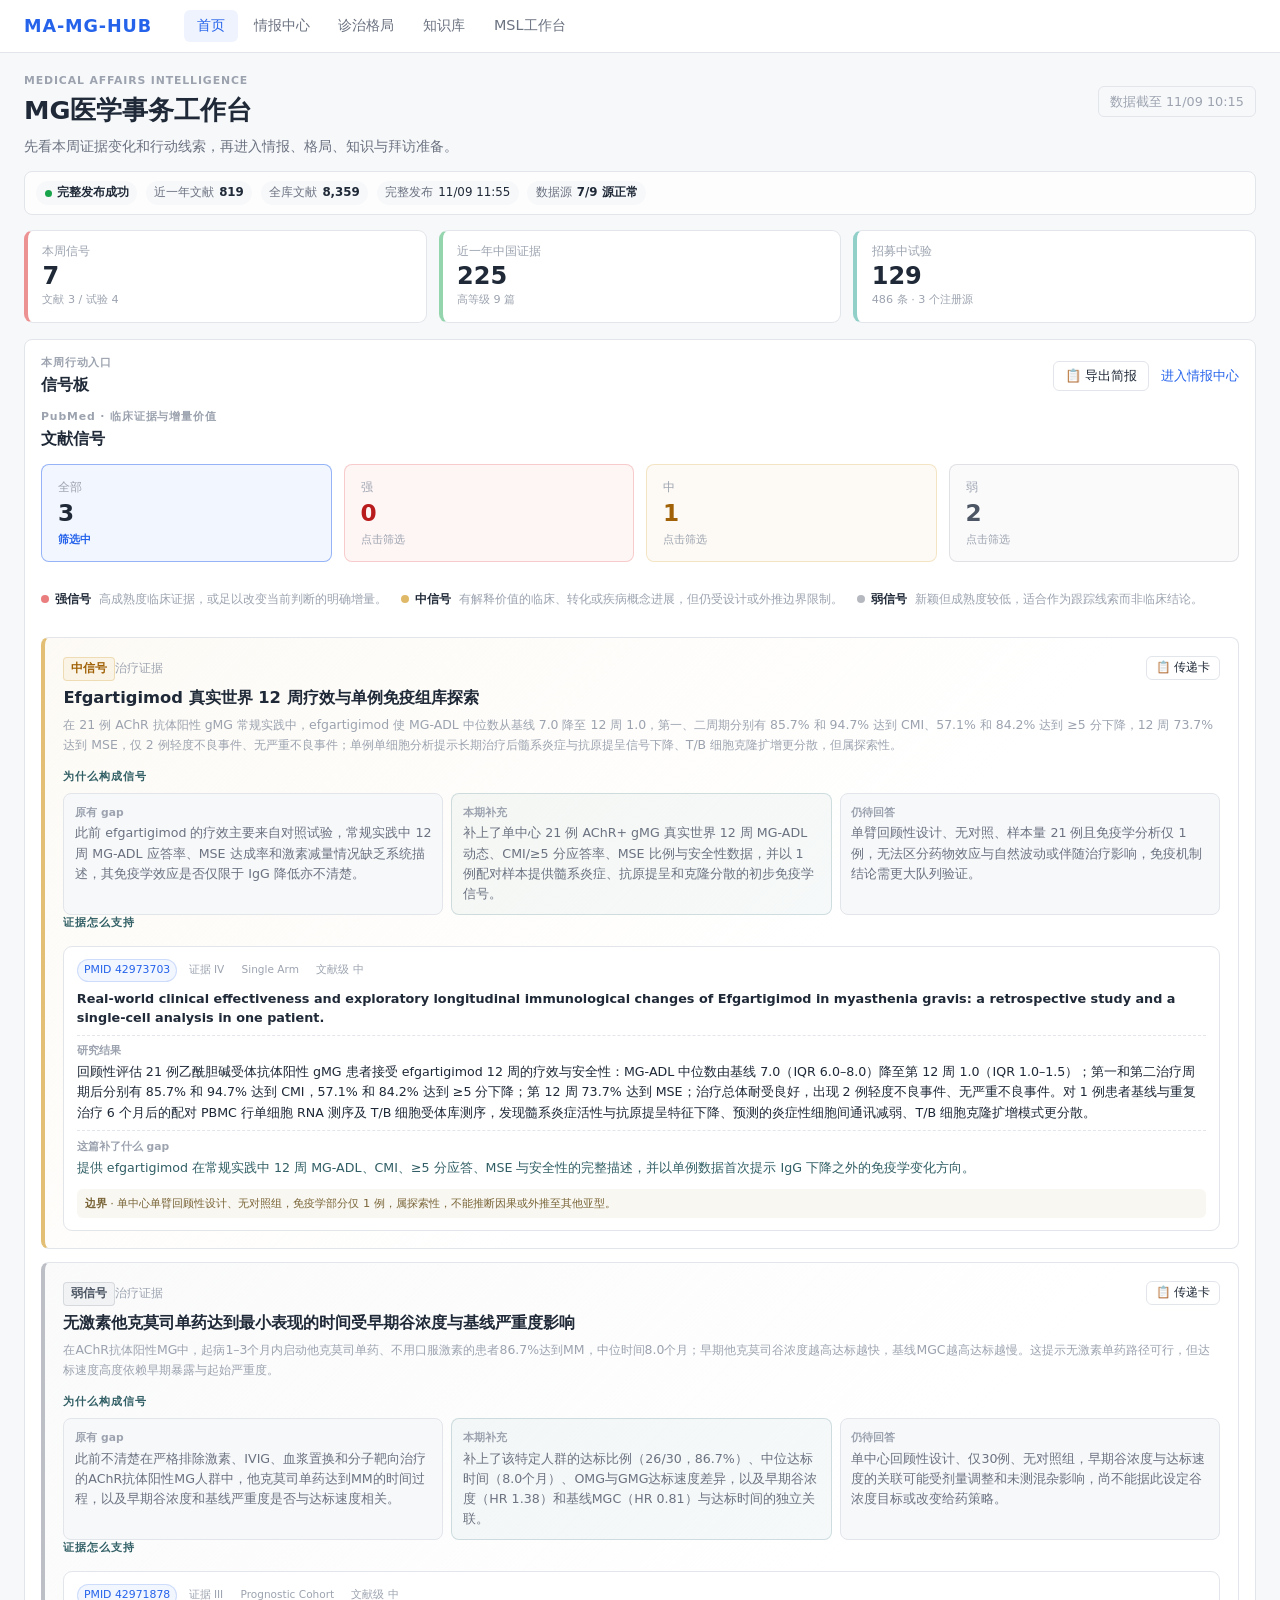
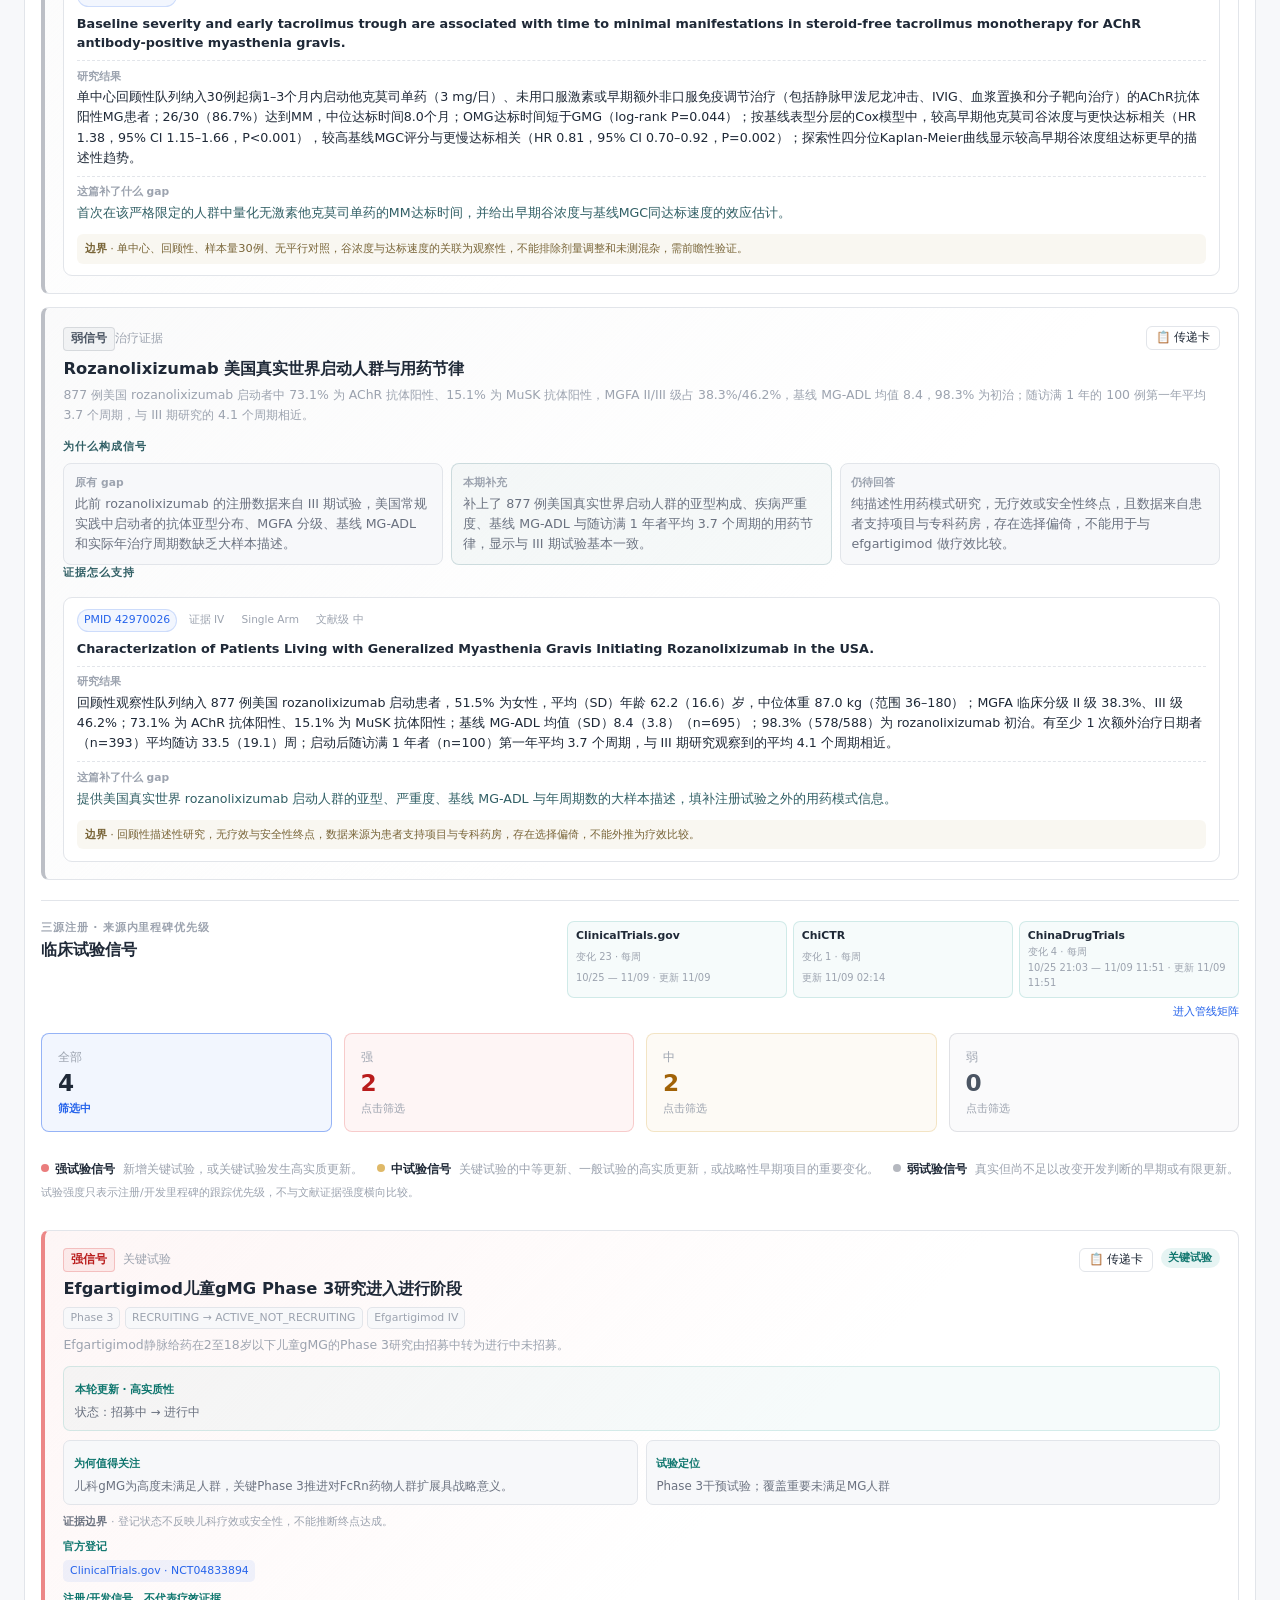
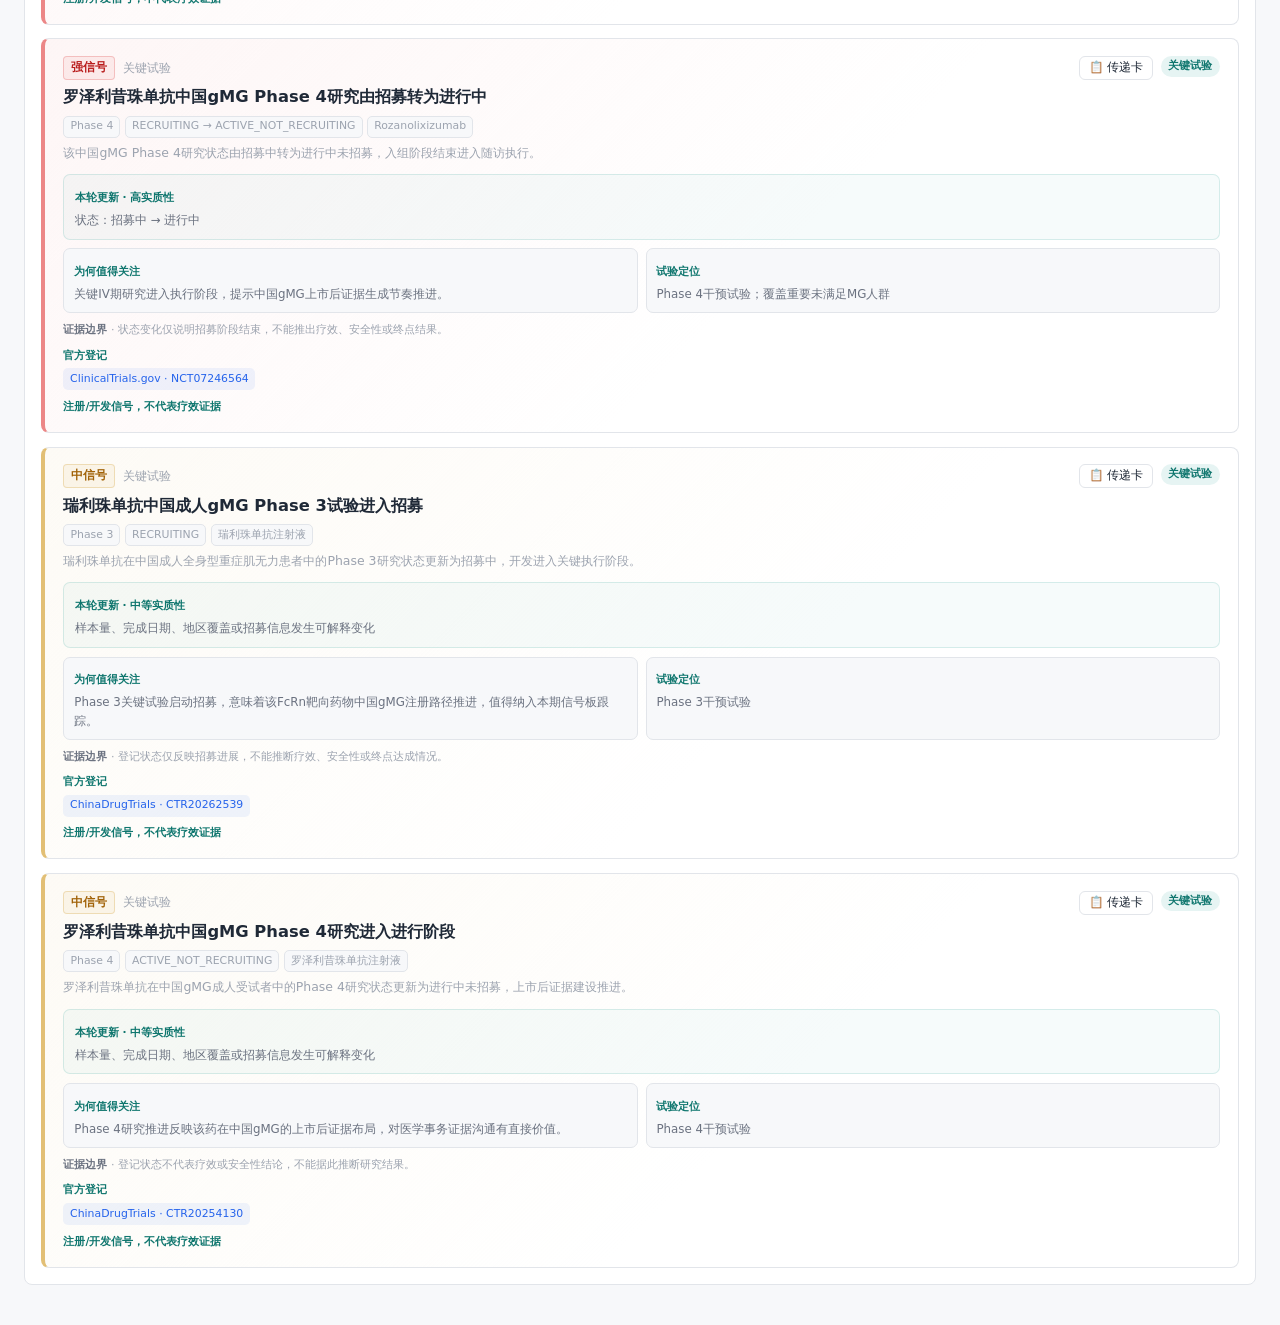
==== commit 78d3e7d0: "chore: 回补 10-26~11-01 的 CT.gov 变化（+11），并重算三源试验信号" ====
--- a/index.html
+++ b/index.html
@@ -5,7 +5,7 @@
 <meta name="viewport" content="width=device-width, initial-scale=1.0">
 <title>工作台 · MA-MG-HUB</title>
 <link rel="icon" href="data:,">
-<link rel="stylesheet" href="assets/main.css?v=local-20261109-101148">
+<link rel="stylesheet" href="assets/main.css?v=backfill3-20261109-2005">
 </head>
 <body>
 
@@ -86,14 +86,14 @@
   </div>
 </main>
 
-<script src="data/release-manifest.js?v=local-20261109-101148" defer></script>
-<script src="assets/common.js?v=local-20261109-101148" defer></script>
-<script src="data/dashboard-data.js?v=local-20261109-101148" defer></script>
-<script src="data/clinicalTrialsSummary.js?v=local-20261109-101148" defer></script>
-<script src="data/pipeline-status.js?v=local-20261109-101148" defer></script>
-<script src="data/signals-weekly.js?v=local-20261109-101148" defer></script>
-<script src="data/trial-signals-weekly.js?v=local-20261109-101148" defer></script>
-<script src="assets/dashboard.js?v=local-20261109-101148" defer></script>
+<script src="data/release-manifest.js?v=backfill3-20261109-2005" defer></script>
+<script src="assets/common.js?v=backfill3-20261109-2005" defer></script>
+<script src="data/dashboard-data.js?v=backfill3-20261109-2005" defer></script>
+<script src="data/clinicalTrialsSummary.js?v=backfill3-20261109-2005" defer></script>
+<script src="data/pipeline-status.js?v=backfill3-20261109-2005" defer></script>
+<script src="data/signals-weekly.js?v=backfill3-20261109-2005" defer></script>
+<script src="data/trial-signals-weekly.js?v=backfill3-20261109-2005" defer></script>
+<script src="assets/dashboard.js?v=backfill3-20261109-2005" defer></script>
 <script>
 // 性能优化：literature-recent.js 体积大（>4MB），首页仅用它补齐文献信号强度索引。
 // 首屏渲染完成后再异步加载，避免阻塞首屏。
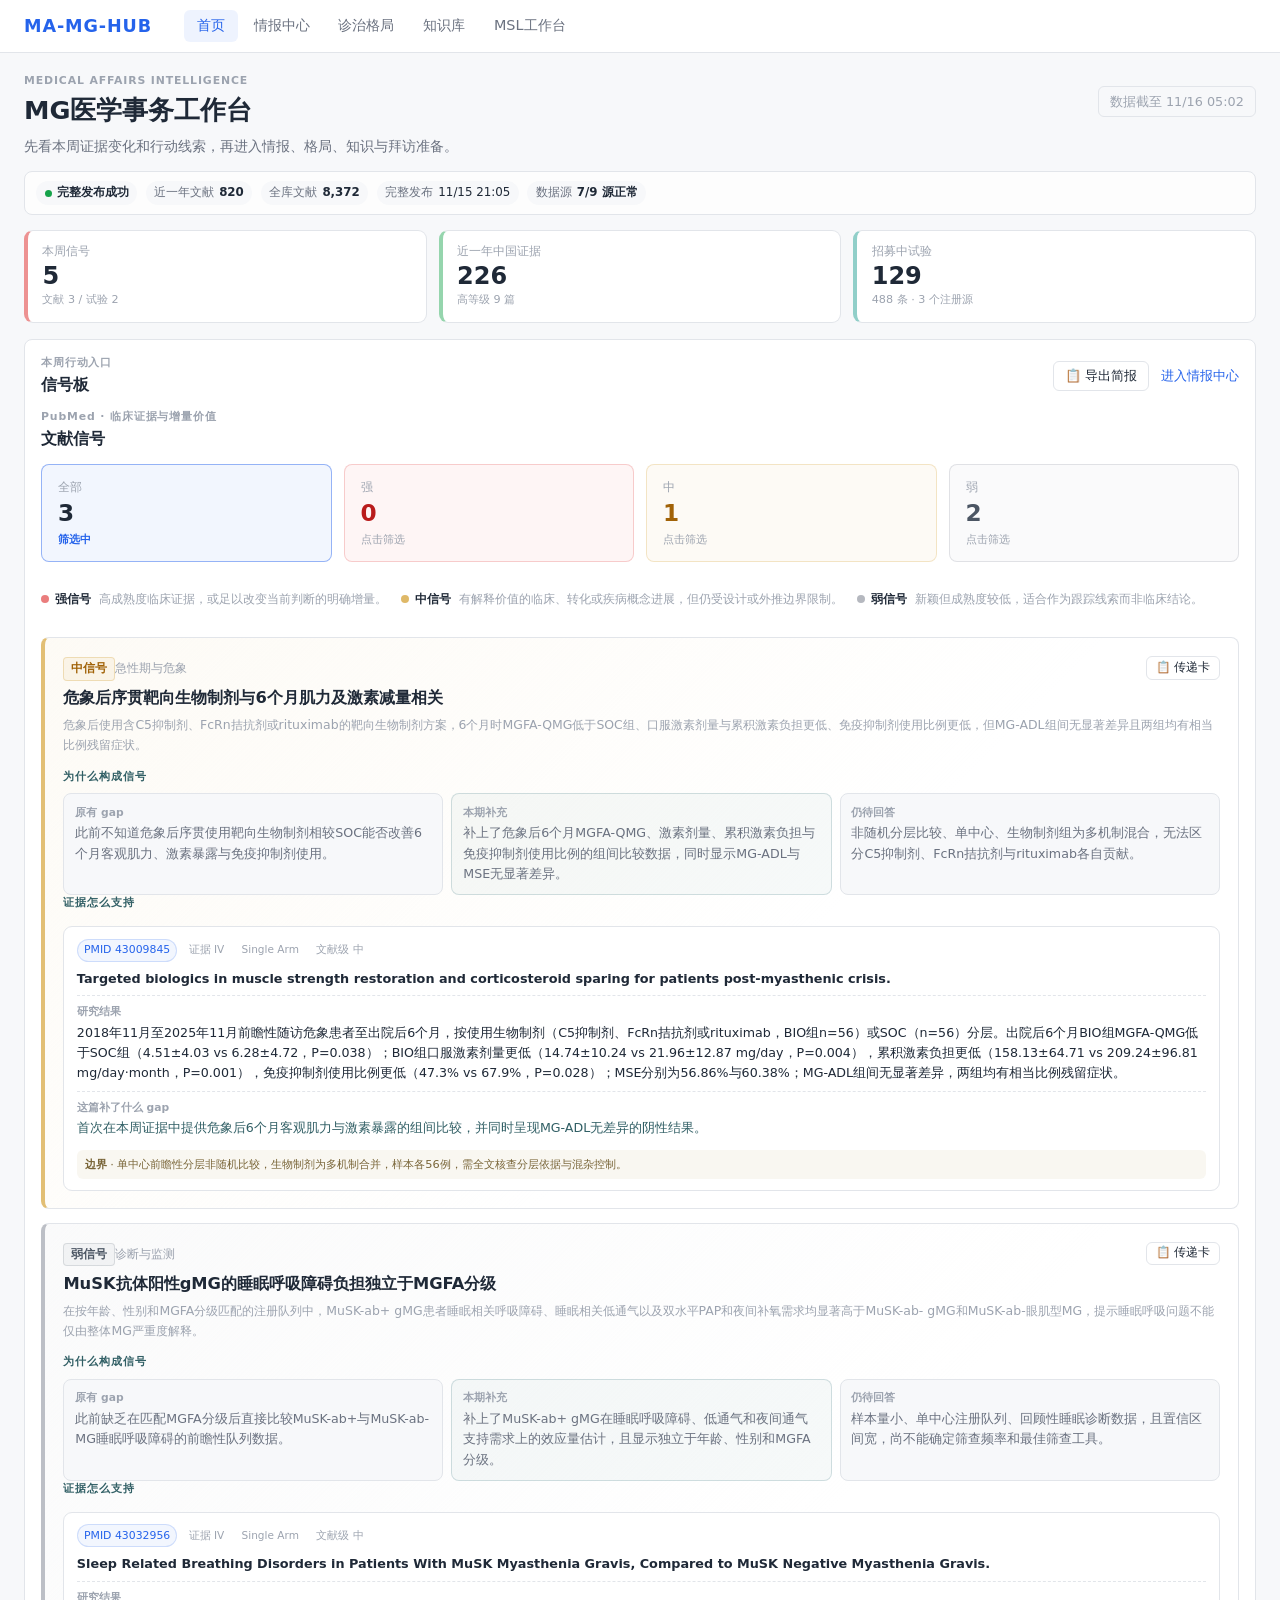
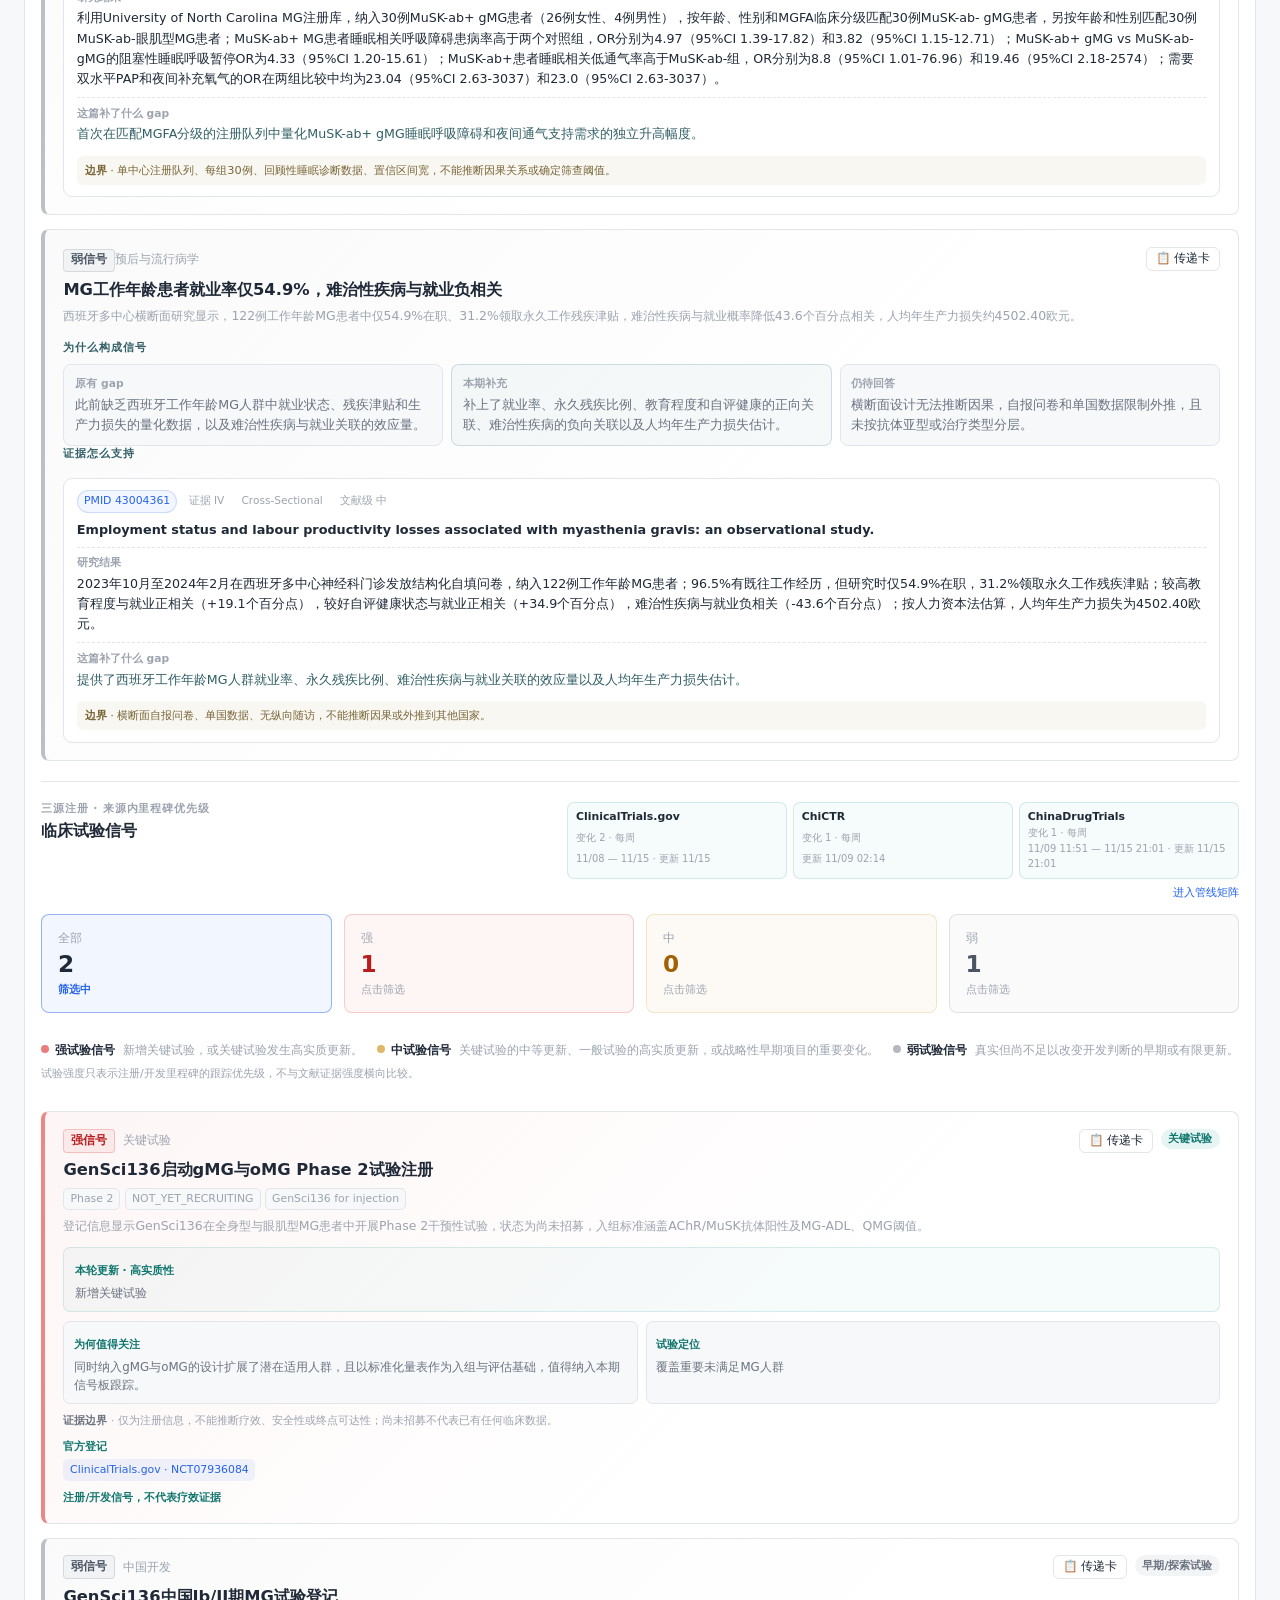
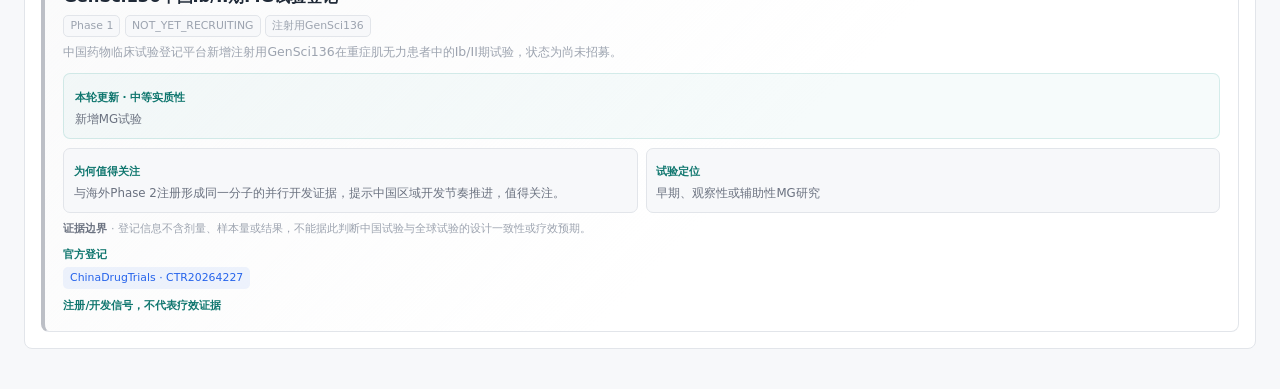
==== commit d8747358: "chore: update MG hub weekly data" ====
--- a/index.html
+++ b/index.html
@@ -5,7 +5,7 @@
 <meta name="viewport" content="width=device-width, initial-scale=1.0">
 <title>工作台 · MA-MG-HUB</title>
 <link rel="icon" href="data:,">
-<link rel="stylesheet" href="assets/main.css?v=backfill3-20261109-2005">
+<link rel="stylesheet" href="assets/main.css?v=local-20261116-050038">
 </head>
 <body>
 
@@ -86,20 +86,22 @@
   </div>
 </main>
 
-<script src="data/release-manifest.js?v=backfill3-20261109-2005" defer></script>
-<script src="assets/common.js?v=backfill3-20261109-2005" defer></script>
-<script src="data/dashboard-data.js?v=backfill3-20261109-2005" defer></script>
-<script src="data/clinicalTrialsSummary.js?v=backfill3-20261109-2005" defer></script>
-<script src="data/pipeline-status.js?v=backfill3-20261109-2005" defer></script>
-<script src="data/signals-weekly.js?v=backfill3-20261109-2005" defer></script>
-<script src="data/trial-signals-weekly.js?v=backfill3-20261109-2005" defer></script>
-<script src="assets/dashboard.js?v=backfill3-20261109-2005" defer></script>
+<script src="data/release-manifest.js?v=local-20261116-050038" defer></script>
+<script src="assets/common.js?v=local-20261116-050038" defer></script>
+<script src="data/dashboard-data.js?v=local-20261116-050038" defer></script>
+<script src="data/clinicalTrialsSummary.js?v=local-20261116-050038" defer></script>
+<script src="data/pipeline-status.js?v=local-20261116-050038" defer></script>
+<script src="data/signals-weekly.js?v=local-20261116-050038" defer></script>
+<script src="data/trial-signals-weekly.js?v=local-20261116-050038" defer></script>
+<script src="assets/dashboard.js?v=local-20261116-050038" defer></script>
 <script>
 // 性能优化：literature-recent.js 体积大（>4MB），首页仅用它补齐文献信号强度索引。
 // 首屏渲染完成后再异步加载，避免阻塞首屏。
 window.addEventListener('load', function() {
   var script = document.createElement('script');
-  script.src = 'data/literature-recent.js?v=local-20261027-1920';
+  // 资源版本跟随发布清单，避免硬编码 token 与 updateFrontendReleaseToken 脱节。
+  var releaseId = (window.MG_RELEASE_MANIFEST && window.MG_RELEASE_MANIFEST.run_id) || '';
+  script.src = 'data/literature-recent.js?v=' + encodeURIComponent(releaseId);
   script.onload = function() {
     if (window.MgDashboard && typeof window.MgDashboard.onLiteratureDataReady === 'function') {
       window.MgDashboard.onLiteratureDataReady();
--- a/assets/main.css
+++ b/assets/main.css
@@ -4557,7 +4557,7 @@
 }
 .kg-citation-export .citation-export-row .btn { flex-shrink: 0; }
 
-/* 诊治格局：领域重大事件时间线 */
+/* 领域重大事件时间线（情报中心「领域重大事件」标签） */
 .major-events-list { display: flex; flex-direction: column; gap: 0.45rem; }
 .major-event-item {
   display: flex; gap: 0.6rem; align-items: baseline; flex-wrap: wrap;
@@ -4569,6 +4569,13 @@
   padding: 0.1rem 0.4rem; border-radius: 4px;
   background: var(--bg2); border: 1px solid var(--bg3);
 }
+.major-event-strength {
+  font-size: 0.7rem; font-weight: 600; flex-shrink: 0;
+  padding: 0.1rem 0.38rem; border-radius: 999px;
+  border: 1px solid var(--bg3);
+}
+.major-event-strength-strong { background: rgba(220, 38, 38, 0.08); border-color: rgba(220, 38, 38, 0.25); color: #b91c1c; }
+.major-event-strength-medium { background: rgba(217, 119, 6, 0.08); border-color: rgba(217, 119, 6, 0.25); color: #b45309; }
 .major-event-date { font-size: 0.74rem; color: var(--fg3); flex-shrink: 0; }
 .major-event-title { font-size: 0.85rem; font-weight: 500; }
 .major-event-title a { color: var(--accent); }
@@ -4617,3 +4624,11 @@
   color: var(--fg3); margin-top: 0.15rem;
 }
 .chapter-nav-item.active .chapter-nav-count { color: var(--accent); }
+
+/* 诊疗现状：按 group 分层的陈述小标题（总定位 / 分类 / 重点药物） */
+.chapter-statement-group { margin: 0.9rem 0 0.4rem; }
+.chapter-statement-group > h4 {
+  font-size: 0.83rem; font-weight: 600; letter-spacing: 0.02em;
+  color: var(--accent); margin: 0 0 0.35rem;
+  padding-bottom: 0.25rem; border-bottom: 1px solid var(--bg3);
+}
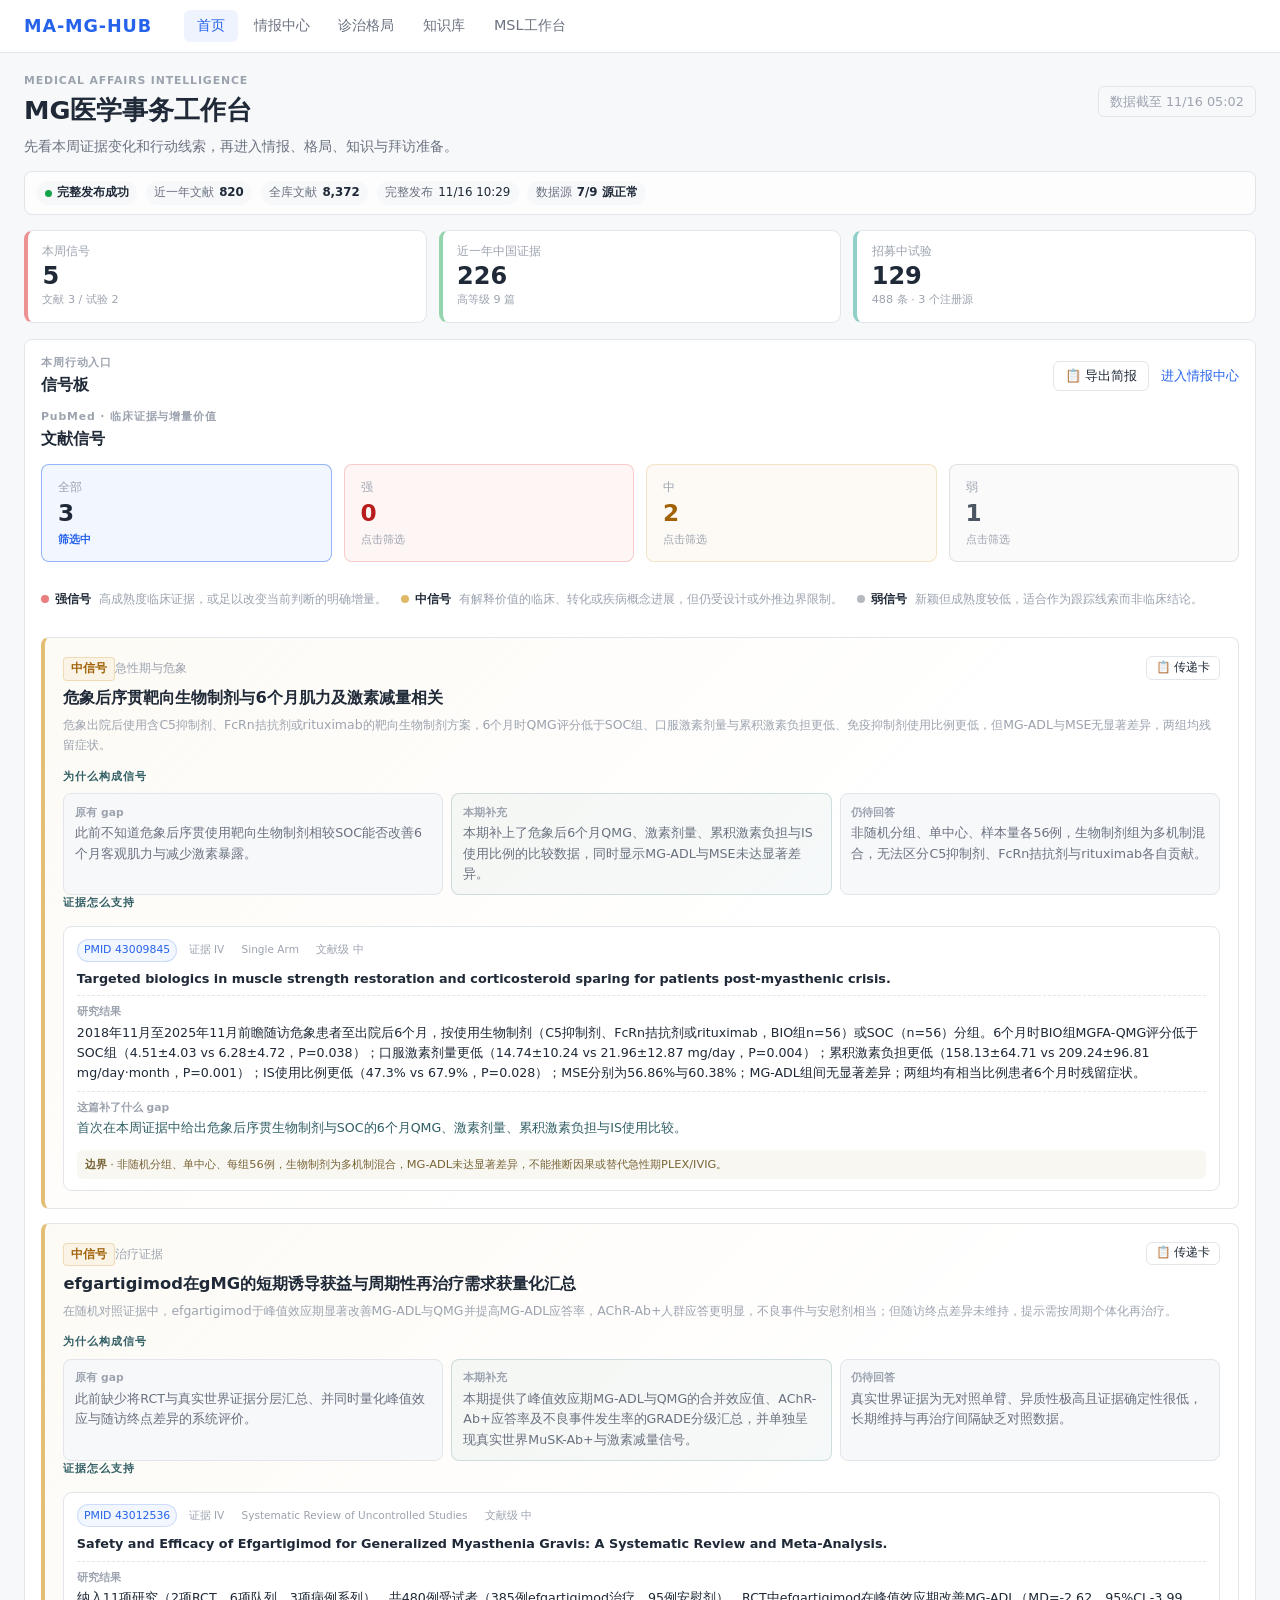
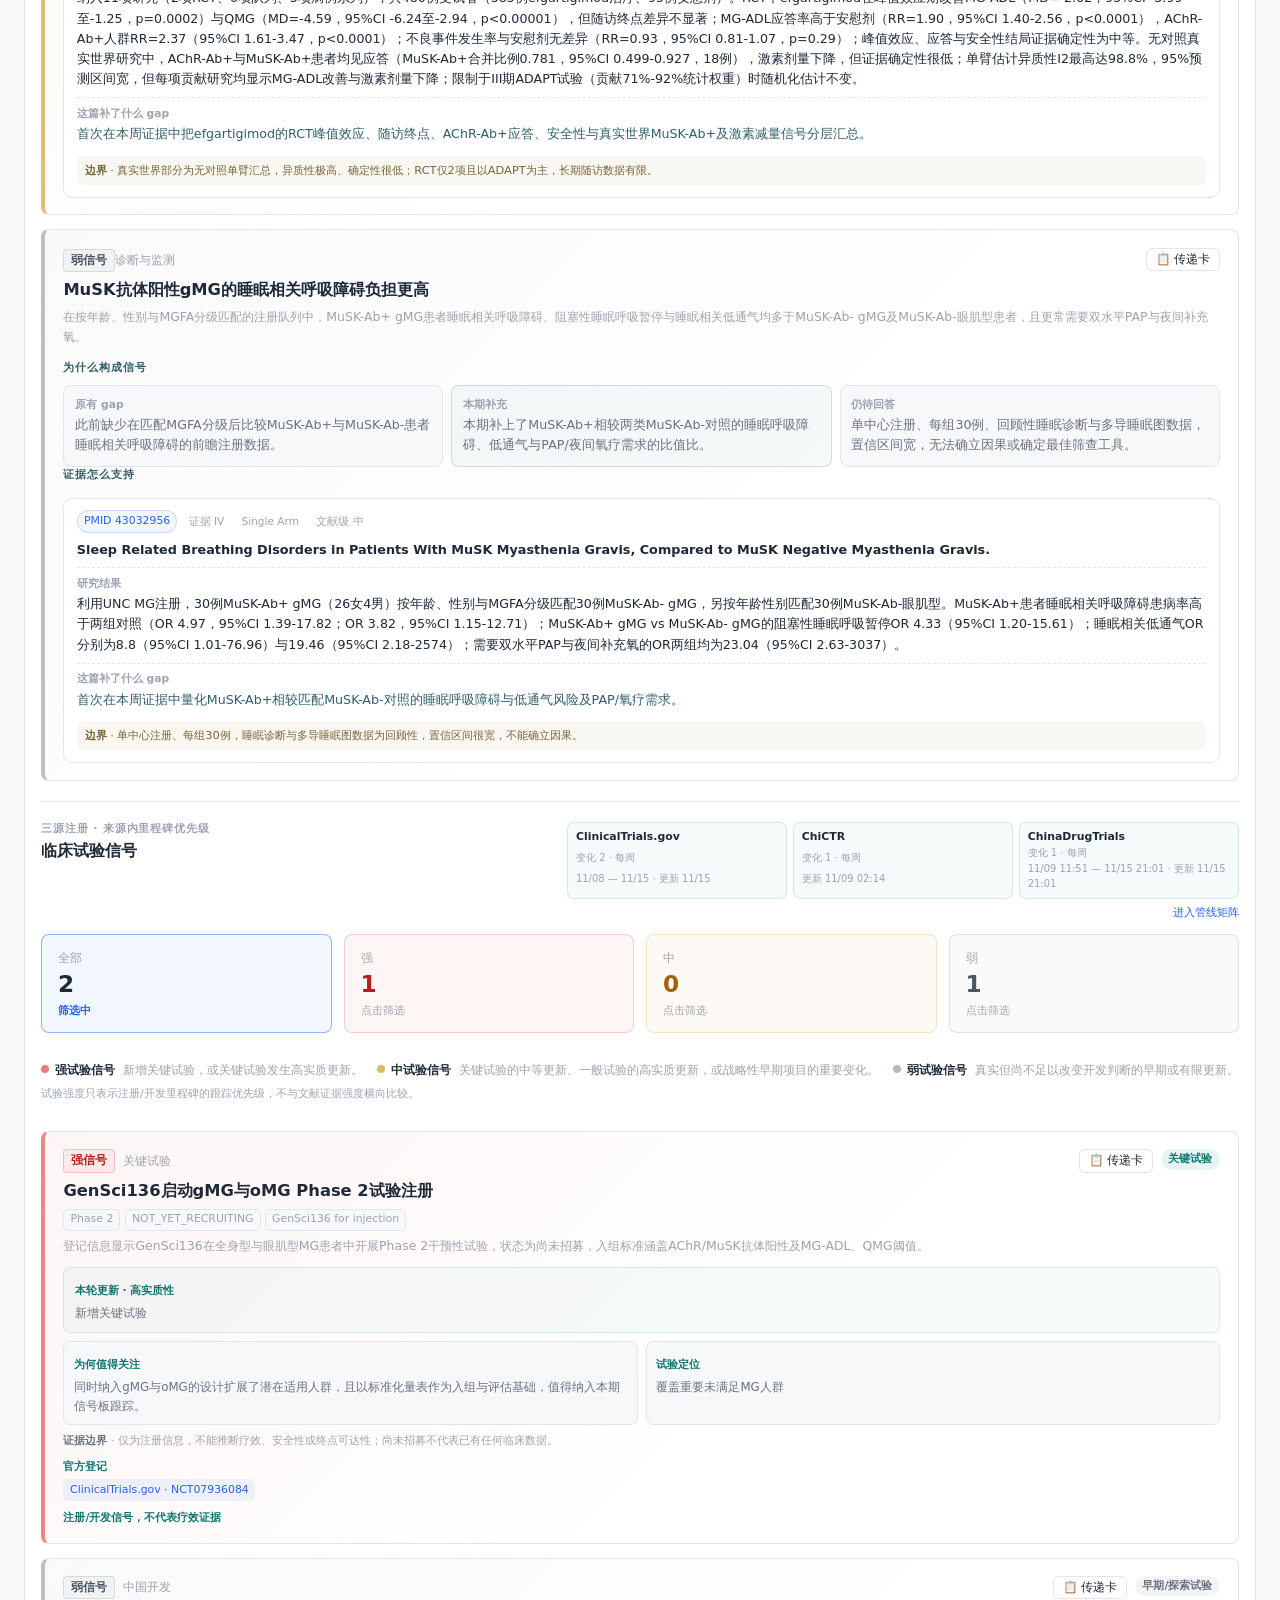
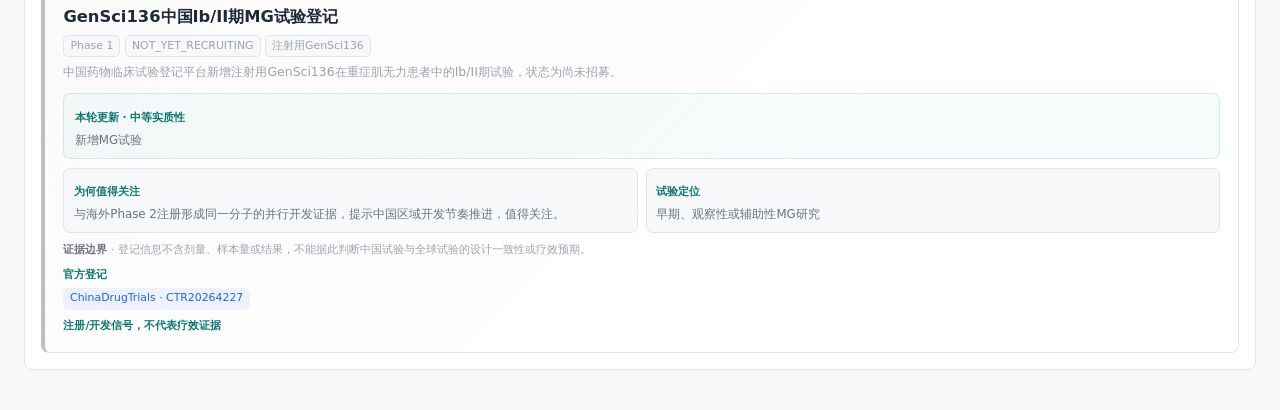
==== commit 700c2a05: "chore(data): 重放 11/16 窗口，efgartigimod 中信号恢复 run id local-20261116-182913；manifest 按 runbook 重建两次并刷新前" ====
--- a/index.html
+++ b/index.html
@@ -5,7 +5,7 @@
 <meta name="viewport" content="width=device-width, initial-scale=1.0">
 <title>工作台 · MA-MG-HUB</title>
 <link rel="icon" href="data:,">
-<link rel="stylesheet" href="assets/main.css?v=local-20261116-050038">
+<link rel="stylesheet" href="assets/main.css?v=local-20261116-182913">
 </head>
 <body>
 
@@ -86,14 +86,14 @@
   </div>
 </main>
 
-<script src="data/release-manifest.js?v=local-20261116-050038" defer></script>
-<script src="assets/common.js?v=local-20261116-050038" defer></script>
-<script src="data/dashboard-data.js?v=local-20261116-050038" defer></script>
-<script src="data/clinicalTrialsSummary.js?v=local-20261116-050038" defer></script>
-<script src="data/pipeline-status.js?v=local-20261116-050038" defer></script>
-<script src="data/signals-weekly.js?v=local-20261116-050038" defer></script>
-<script src="data/trial-signals-weekly.js?v=local-20261116-050038" defer></script>
-<script src="assets/dashboard.js?v=local-20261116-050038" defer></script>
+<script src="data/release-manifest.js?v=local-20261116-182913" defer></script>
+<script src="assets/common.js?v=local-20261116-182913" defer></script>
+<script src="data/dashboard-data.js?v=local-20261116-182913" defer></script>
+<script src="data/clinicalTrialsSummary.js?v=local-20261116-182913" defer></script>
+<script src="data/pipeline-status.js?v=local-20261116-182913" defer></script>
+<script src="data/signals-weekly.js?v=local-20261116-182913" defer></script>
+<script src="data/trial-signals-weekly.js?v=local-20261116-182913" defer></script>
+<script src="assets/dashboard.js?v=local-20261116-182913" defer></script>
 <script>
 // 性能优化：literature-recent.js 体积大（>4MB），首页仅用它补齐文献信号强度索引。
 // 首屏渲染完成后再异步加载，避免阻塞首屏。
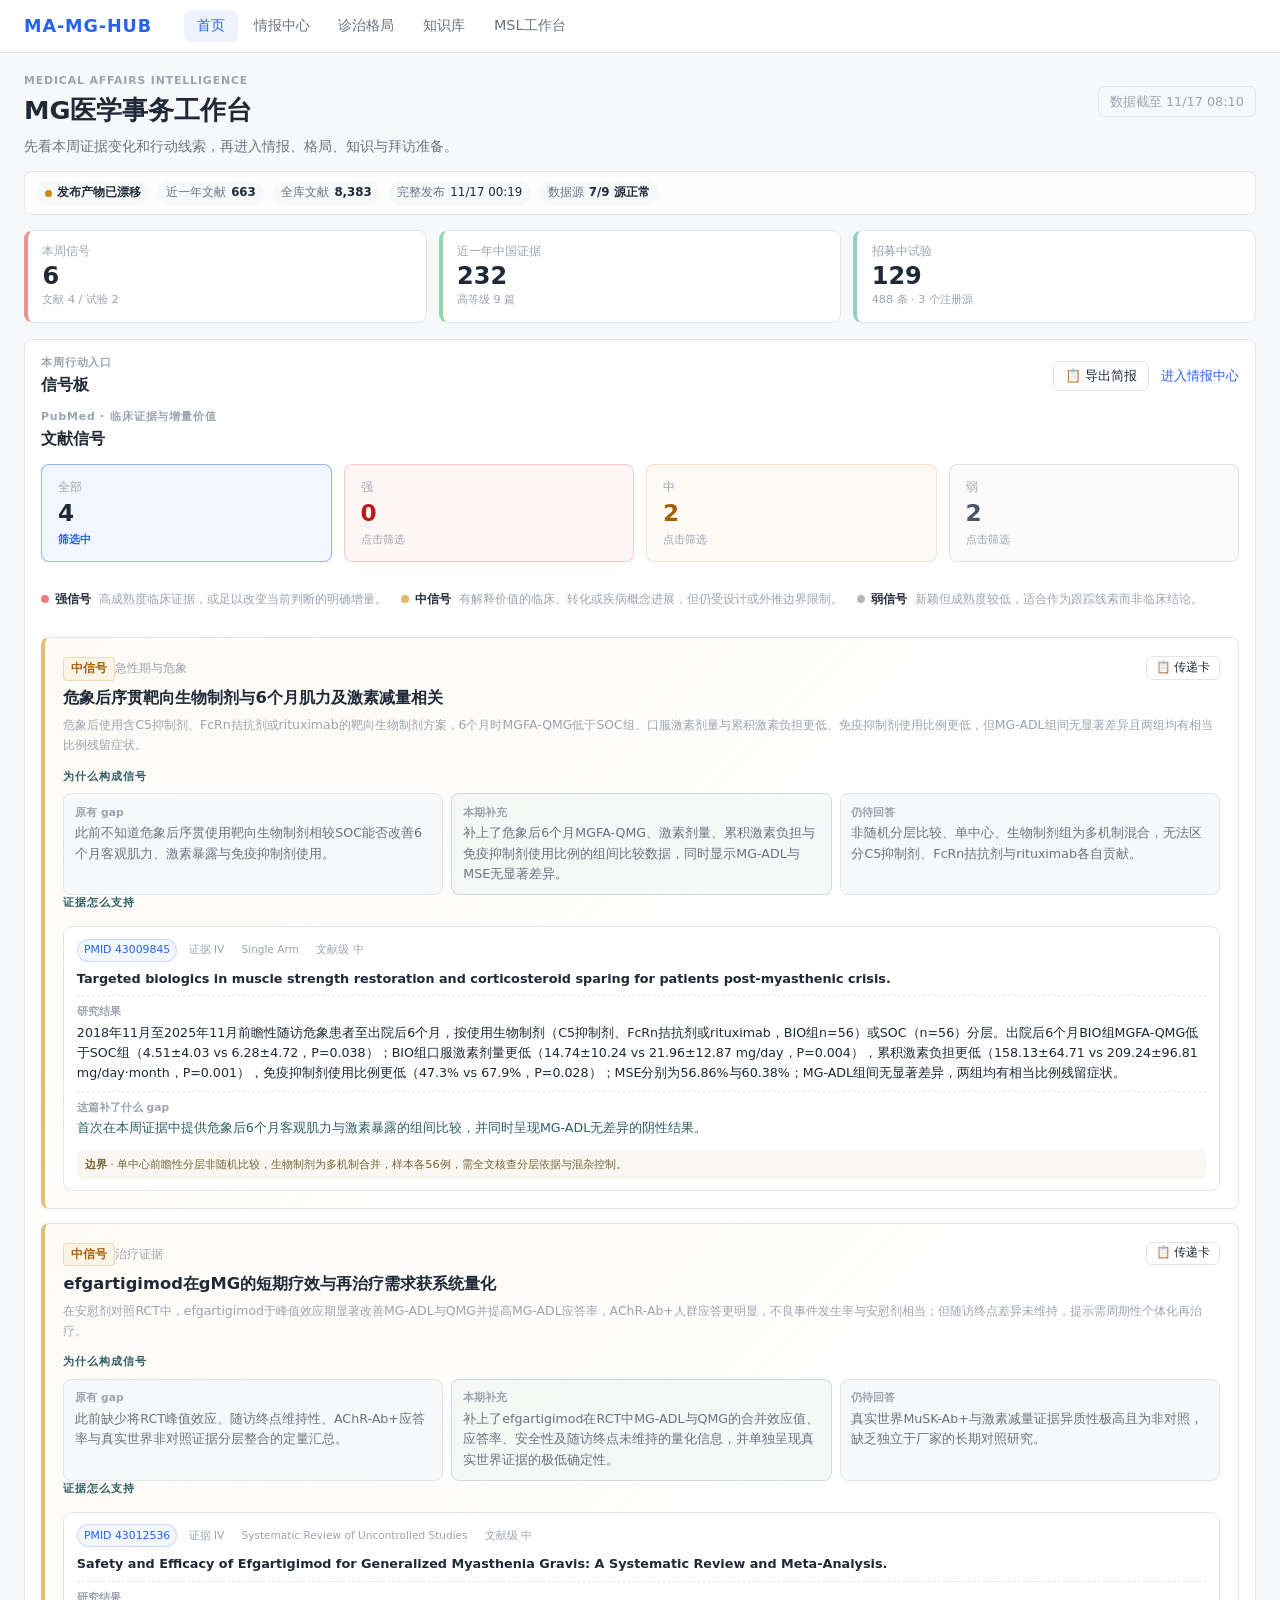
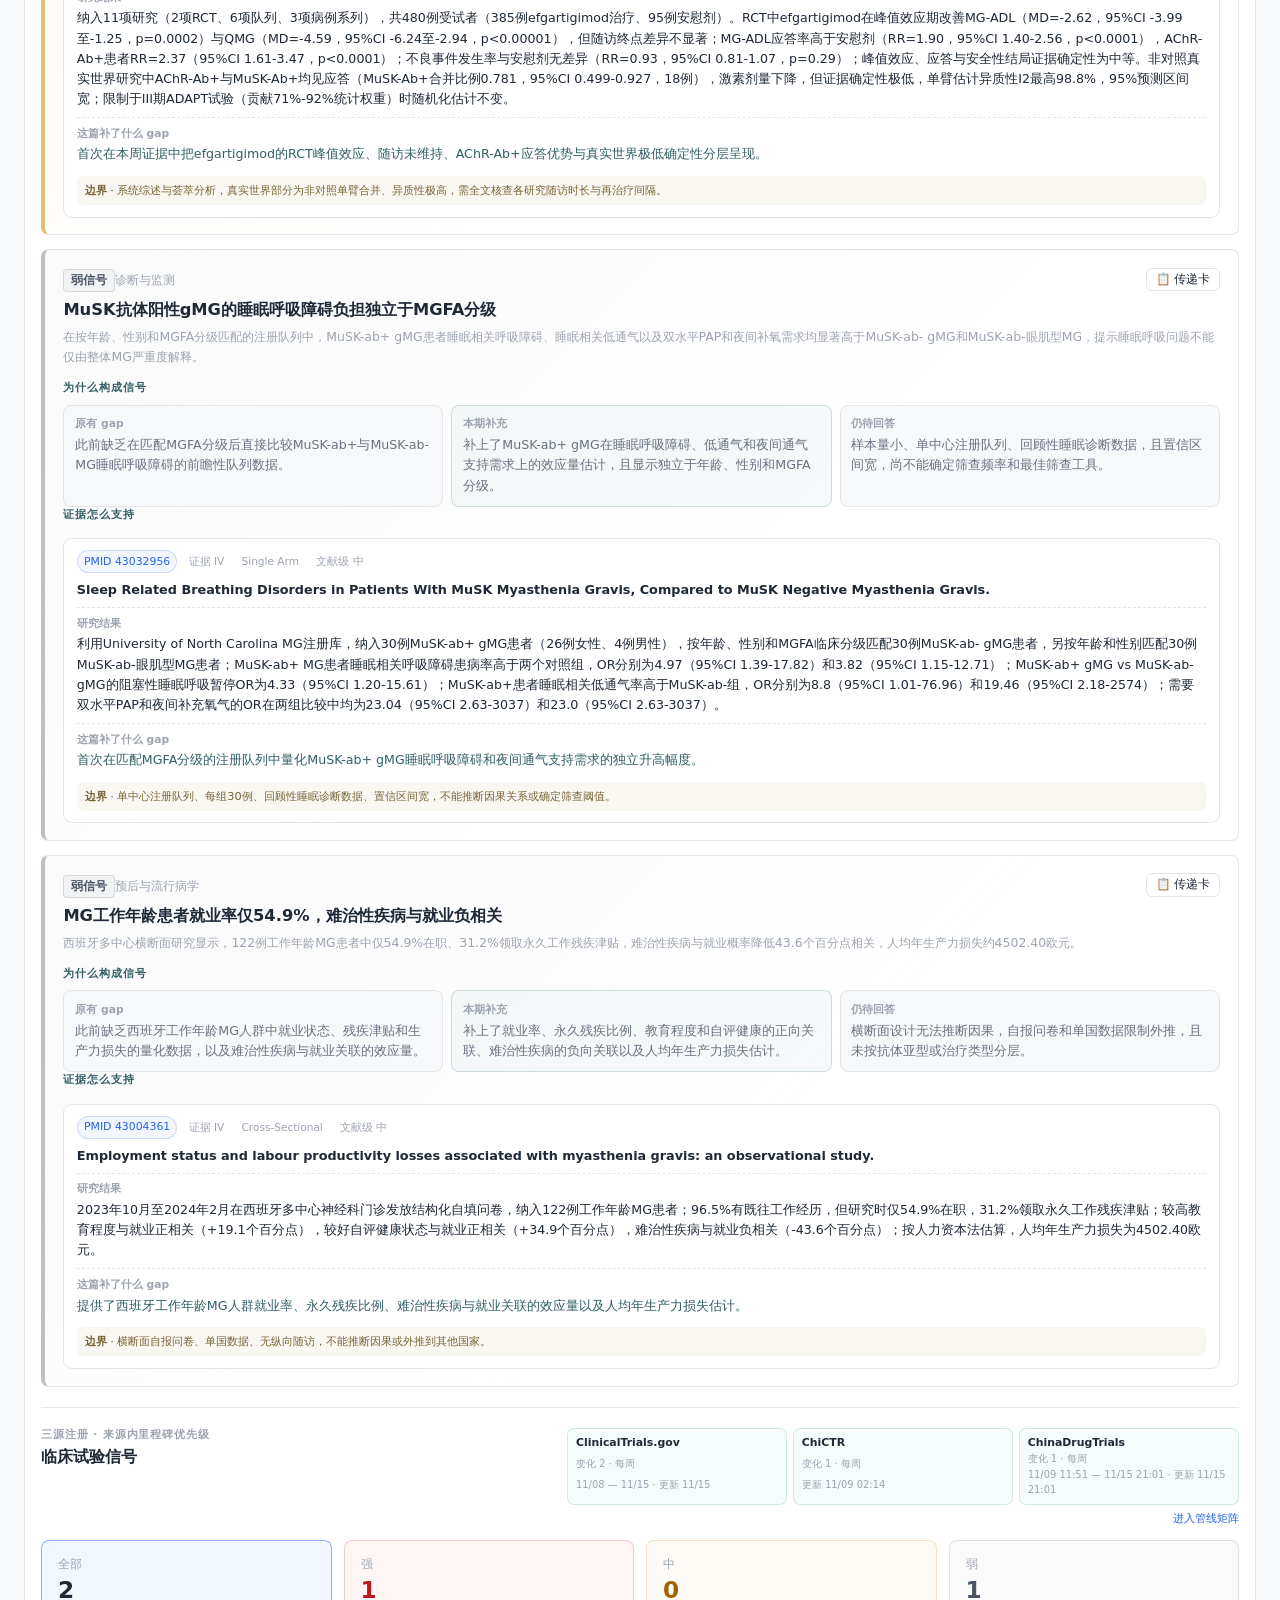
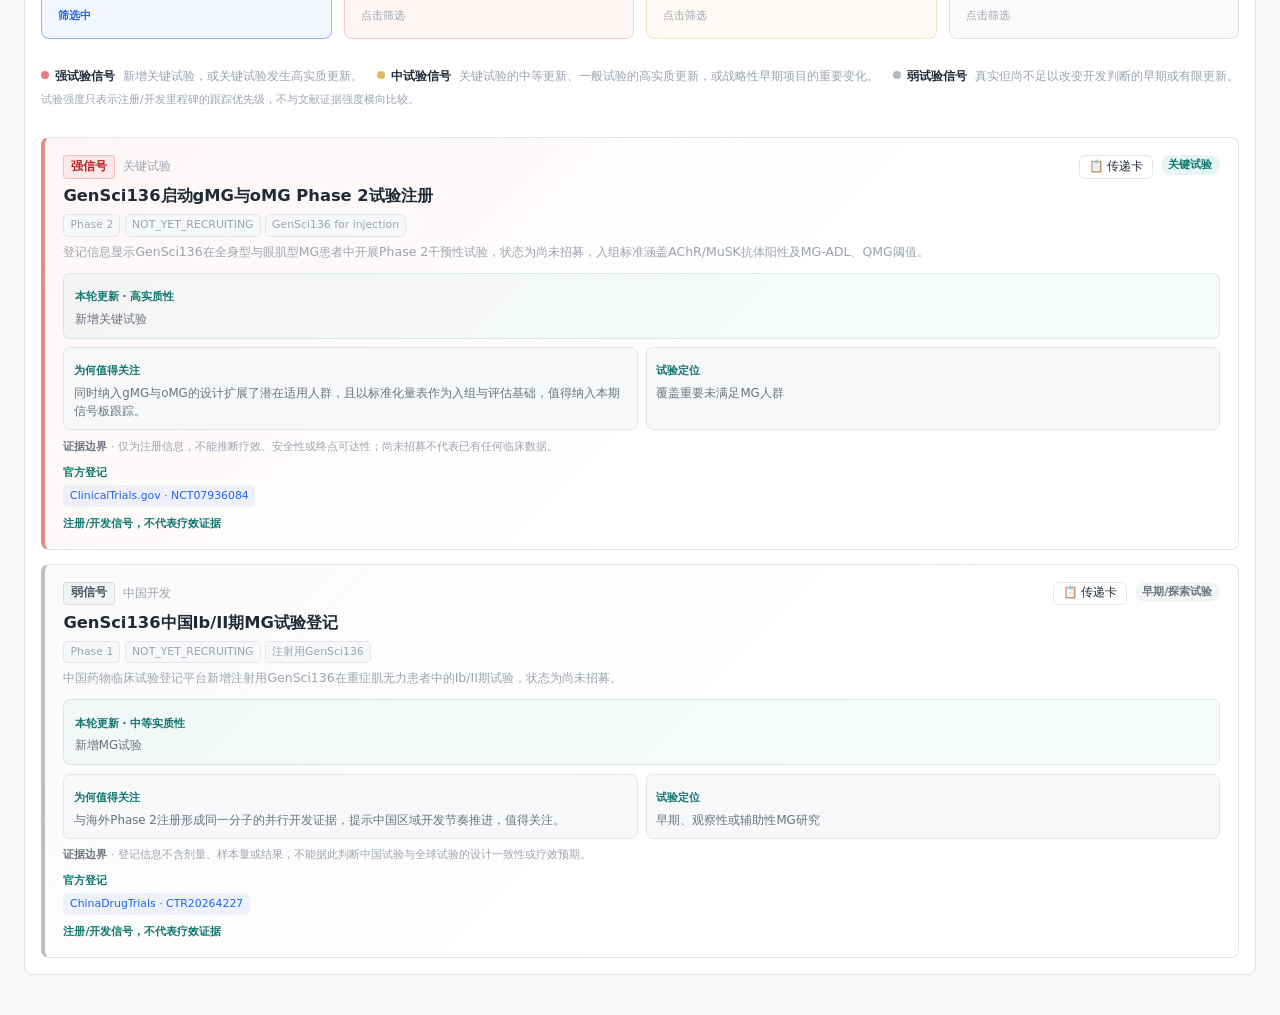
==== commit d8876d5e: "chore(data): 补录 10/26-11/02 漏跑周更的 11 篇文献 该周定时周更因工作树脏被拦截且未补跑，整窗 22 篇里 20 篇未入库；按 MG-core + 证据等级门控补录 11" ====
--- a/index.html
+++ b/index.html
@@ -5,7 +5,7 @@
 <meta name="viewport" content="width=device-width, initial-scale=1.0">
 <title>工作台 · MA-MG-HUB</title>
 <link rel="icon" href="data:,">
-<link rel="stylesheet" href="assets/main.css?v=local-20261116-182913">
+<link rel="stylesheet" href="assets/main.css?v=local-20261117-backfill">
 </head>
 <body>
 
@@ -86,14 +86,14 @@
   </div>
 </main>
 
-<script src="data/release-manifest.js?v=local-20261116-182913" defer></script>
-<script src="assets/common.js?v=local-20261116-182913" defer></script>
-<script src="data/dashboard-data.js?v=local-20261116-182913" defer></script>
-<script src="data/clinicalTrialsSummary.js?v=local-20261116-182913" defer></script>
-<script src="data/pipeline-status.js?v=local-20261116-182913" defer></script>
-<script src="data/signals-weekly.js?v=local-20261116-182913" defer></script>
-<script src="data/trial-signals-weekly.js?v=local-20261116-182913" defer></script>
-<script src="assets/dashboard.js?v=local-20261116-182913" defer></script>
+<script src="data/release-manifest.js?v=local-20261117-backfill" defer></script>
+<script src="assets/common.js?v=local-20261117-backfill" defer></script>
+<script src="data/dashboard-data.js?v=local-20261117-backfill" defer></script>
+<script src="data/clinicalTrialsSummary.js?v=local-20261117-backfill" defer></script>
+<script src="data/pipeline-status.js?v=local-20261117-backfill" defer></script>
+<script src="data/signals-weekly.js?v=local-20261117-backfill" defer></script>
+<script src="data/trial-signals-weekly.js?v=local-20261117-backfill" defer></script>
+<script src="assets/dashboard.js?v=local-20261117-backfill" defer></script>
 <script>
 // 性能优化：literature-recent.js 体积大（>4MB），首页仅用它补齐文献信号强度索引。
 // 首屏渲染完成后再异步加载，避免阻塞首屏。
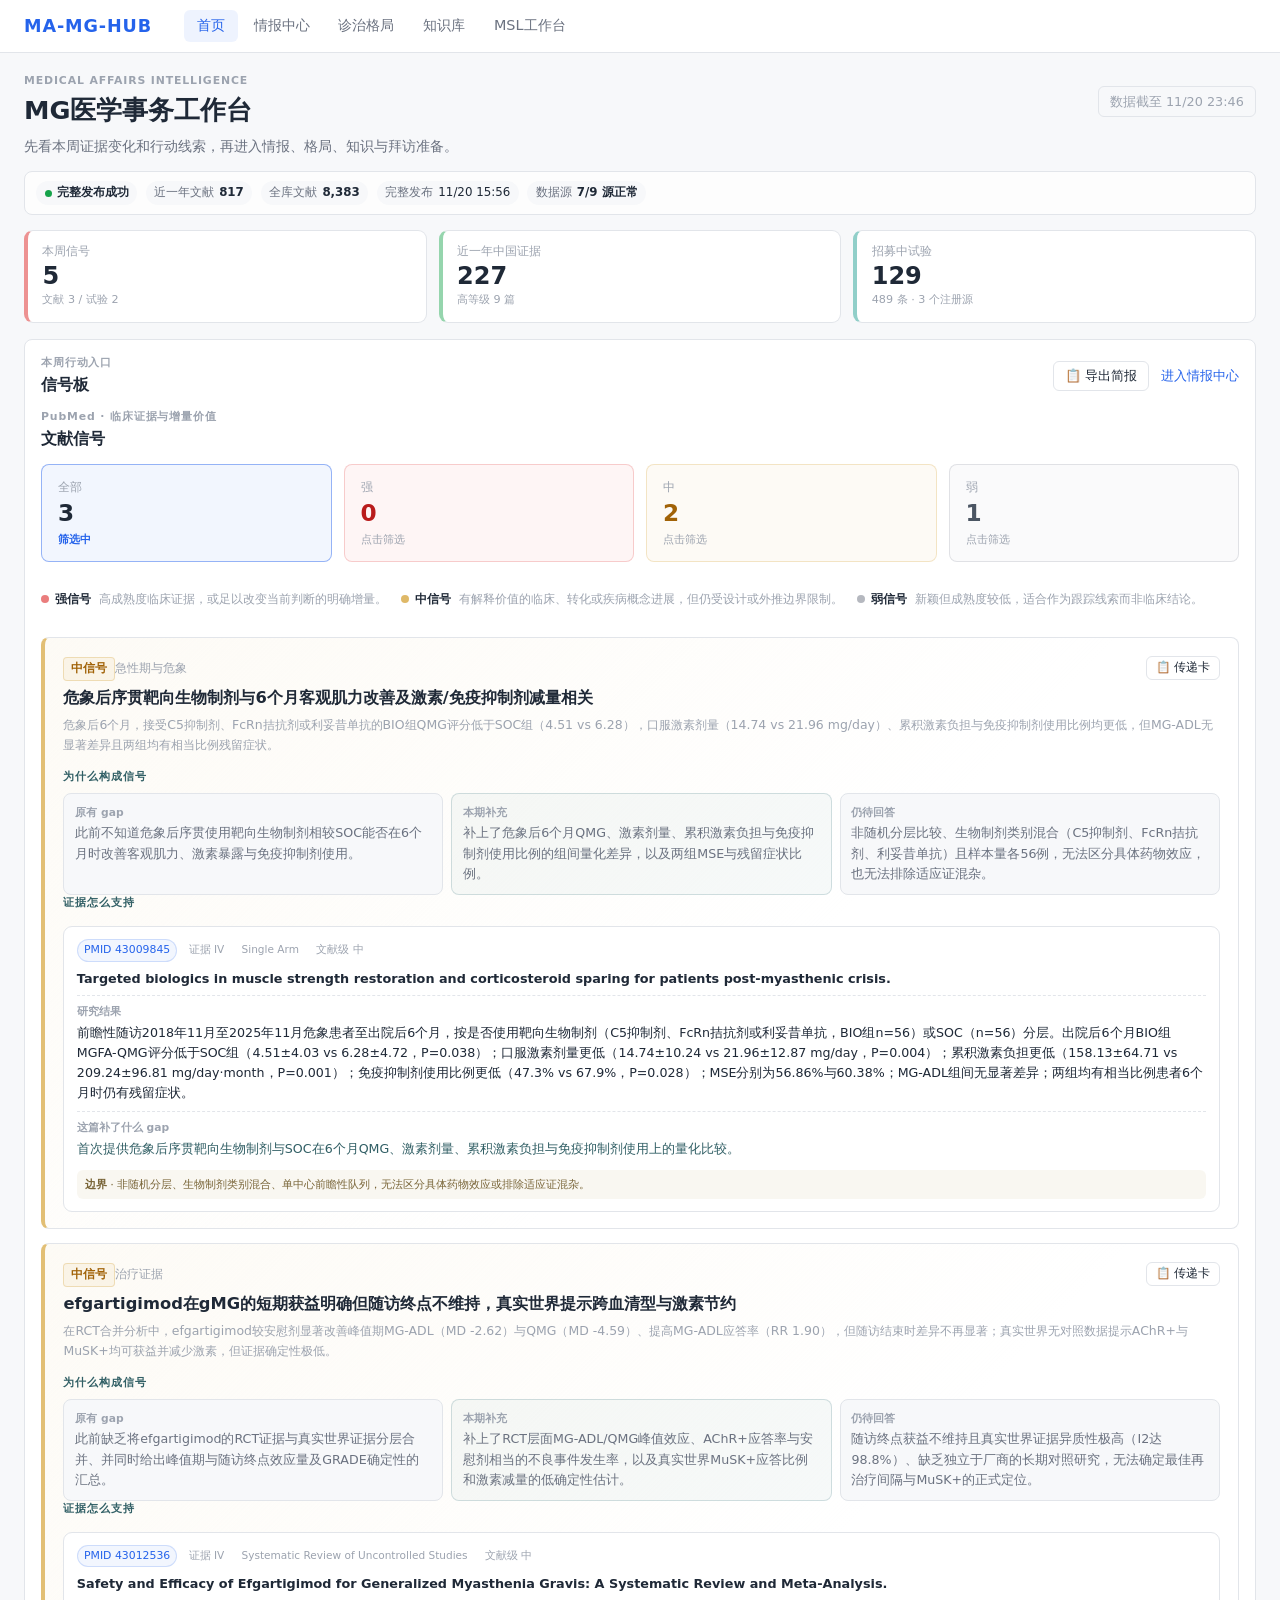
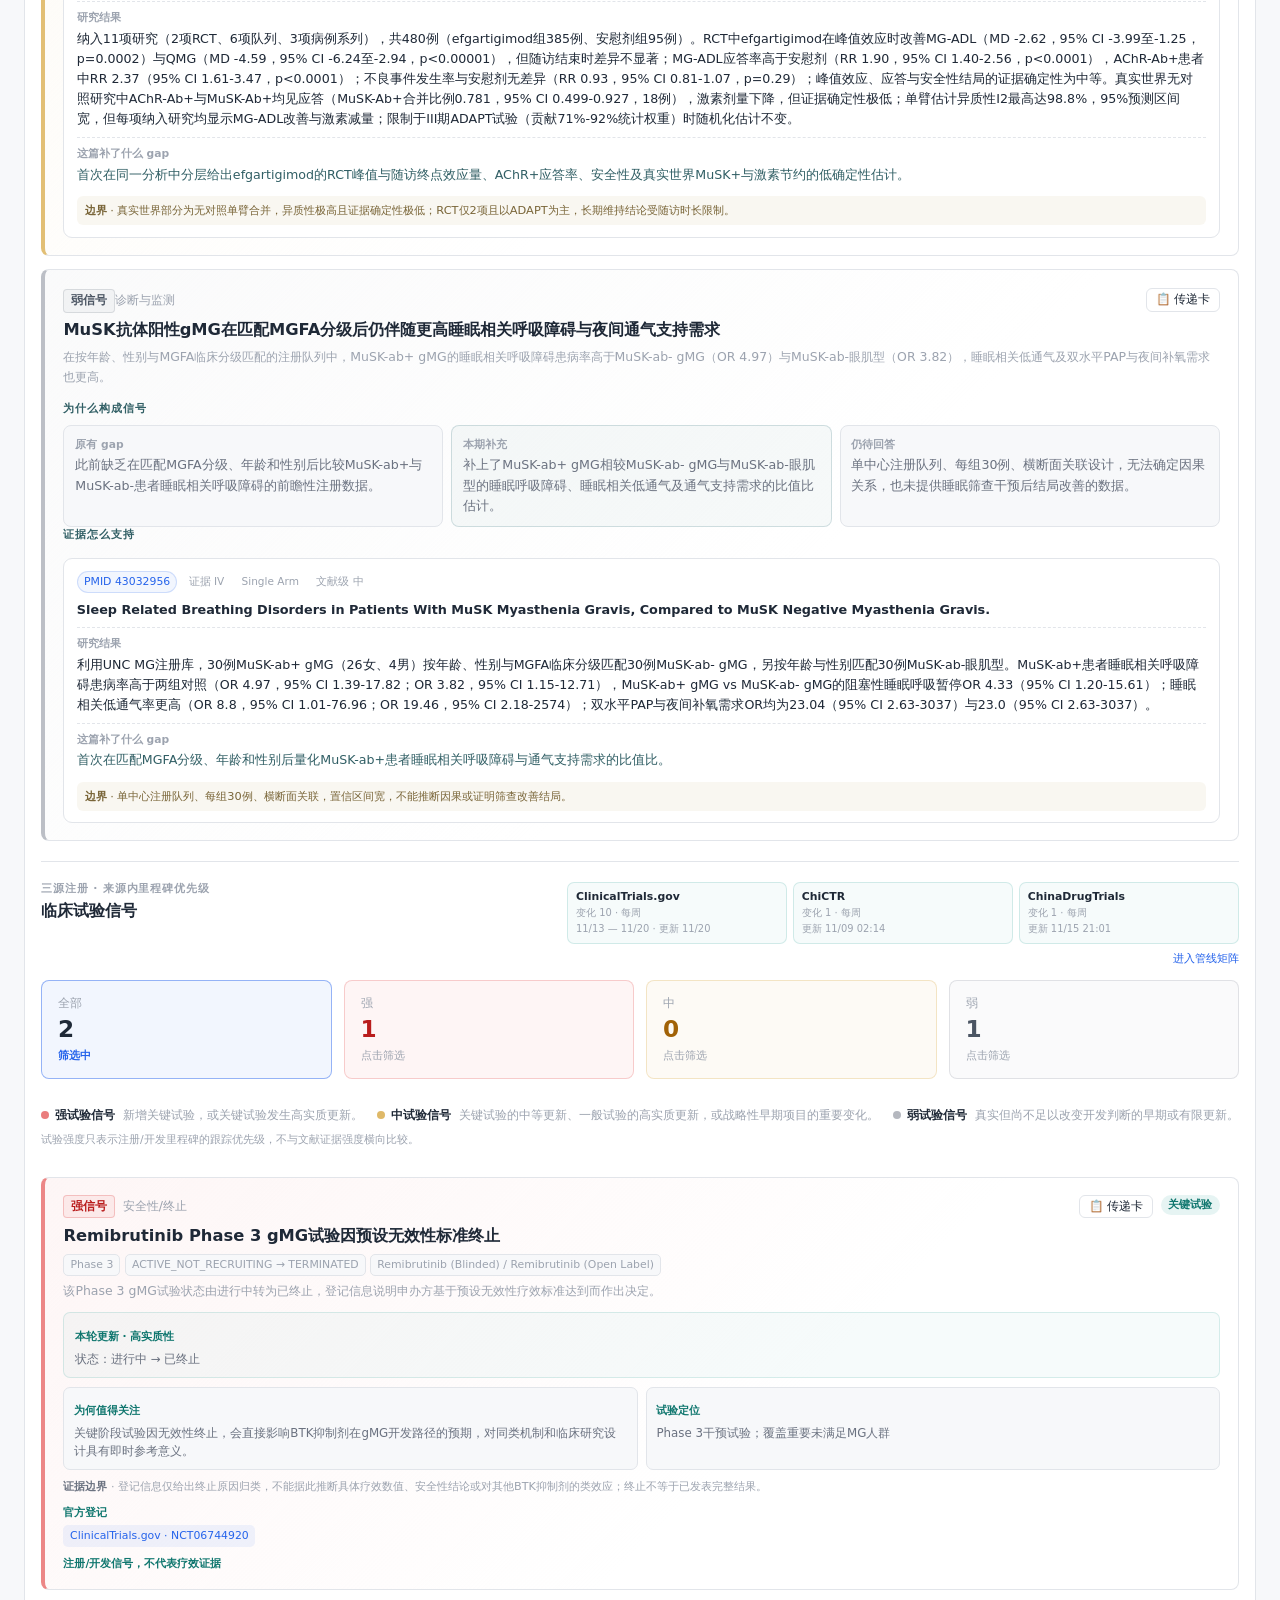
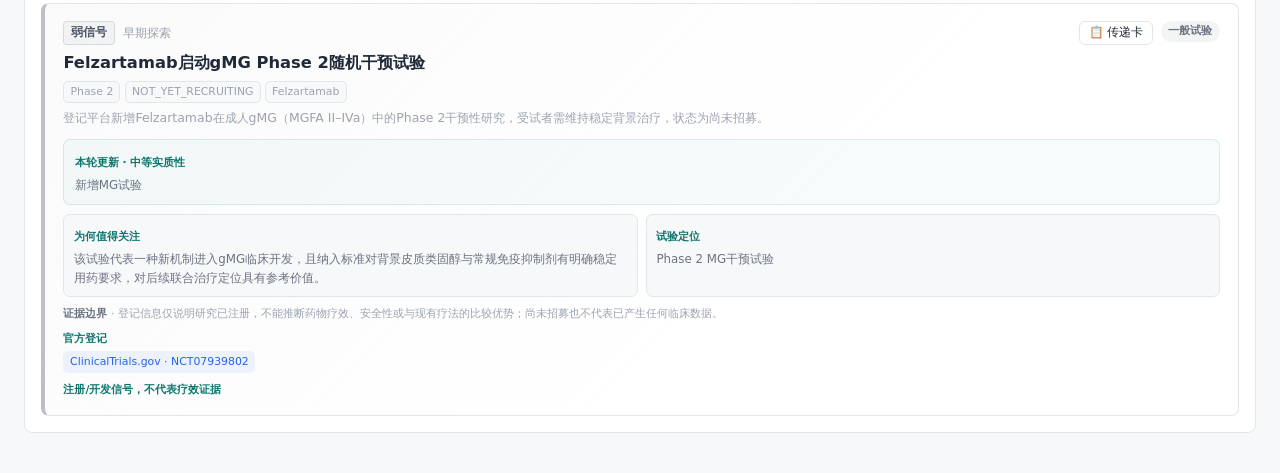
==== commit 56ac0537: "feat: 中文生物靶向制剂MG共识全量入库并联动三板块 新增《生物靶向制剂治疗重症肌无力专家共识（2026版）》（中文期刊无 PMID， 合成 id CN-MG-2026-BIOTARGET），走完" ====
--- a/index.html
+++ b/index.html
@@ -5,7 +5,7 @@
 <meta name="viewport" content="width=device-width, initial-scale=1.0">
 <title>工作台 · MA-MG-HUB</title>
 <link rel="icon" href="data:,">
-<link rel="stylesheet" href="assets/main.css?v=local-20261117-backfill">
+<link rel="stylesheet" href="assets/main.css?v=20261120T154527Z">
 </head>
 <body>
 
@@ -86,14 +86,14 @@
   </div>
 </main>
 
-<script src="data/release-manifest.js?v=local-20261117-backfill" defer></script>
-<script src="assets/common.js?v=local-20261117-backfill" defer></script>
-<script src="data/dashboard-data.js?v=local-20261117-backfill" defer></script>
-<script src="data/clinicalTrialsSummary.js?v=local-20261117-backfill" defer></script>
-<script src="data/pipeline-status.js?v=local-20261117-backfill" defer></script>
-<script src="data/signals-weekly.js?v=local-20261117-backfill" defer></script>
-<script src="data/trial-signals-weekly.js?v=local-20261117-backfill" defer></script>
-<script src="assets/dashboard.js?v=local-20261117-backfill" defer></script>
+<script src="data/release-manifest.js?v=20261120T154527Z" defer></script>
+<script src="assets/common.js?v=20261120T154527Z" defer></script>
+<script src="data/dashboard-data.js?v=20261120T154527Z" defer></script>
+<script src="data/clinicalTrialsSummary.js?v=20261120T154527Z" defer></script>
+<script src="data/pipeline-status.js?v=20261120T154527Z" defer></script>
+<script src="data/signals-weekly.js?v=20261120T154527Z" defer></script>
+<script src="data/trial-signals-weekly.js?v=20261120T154527Z" defer></script>
+<script src="assets/dashboard.js?v=20261120T154527Z" defer></script>
 <script>
 // 性能优化：literature-recent.js 体积大（>4MB），首页仅用它补齐文献信号强度索引。
 // 首屏渲染完成后再异步加载，避免阻塞首屏。
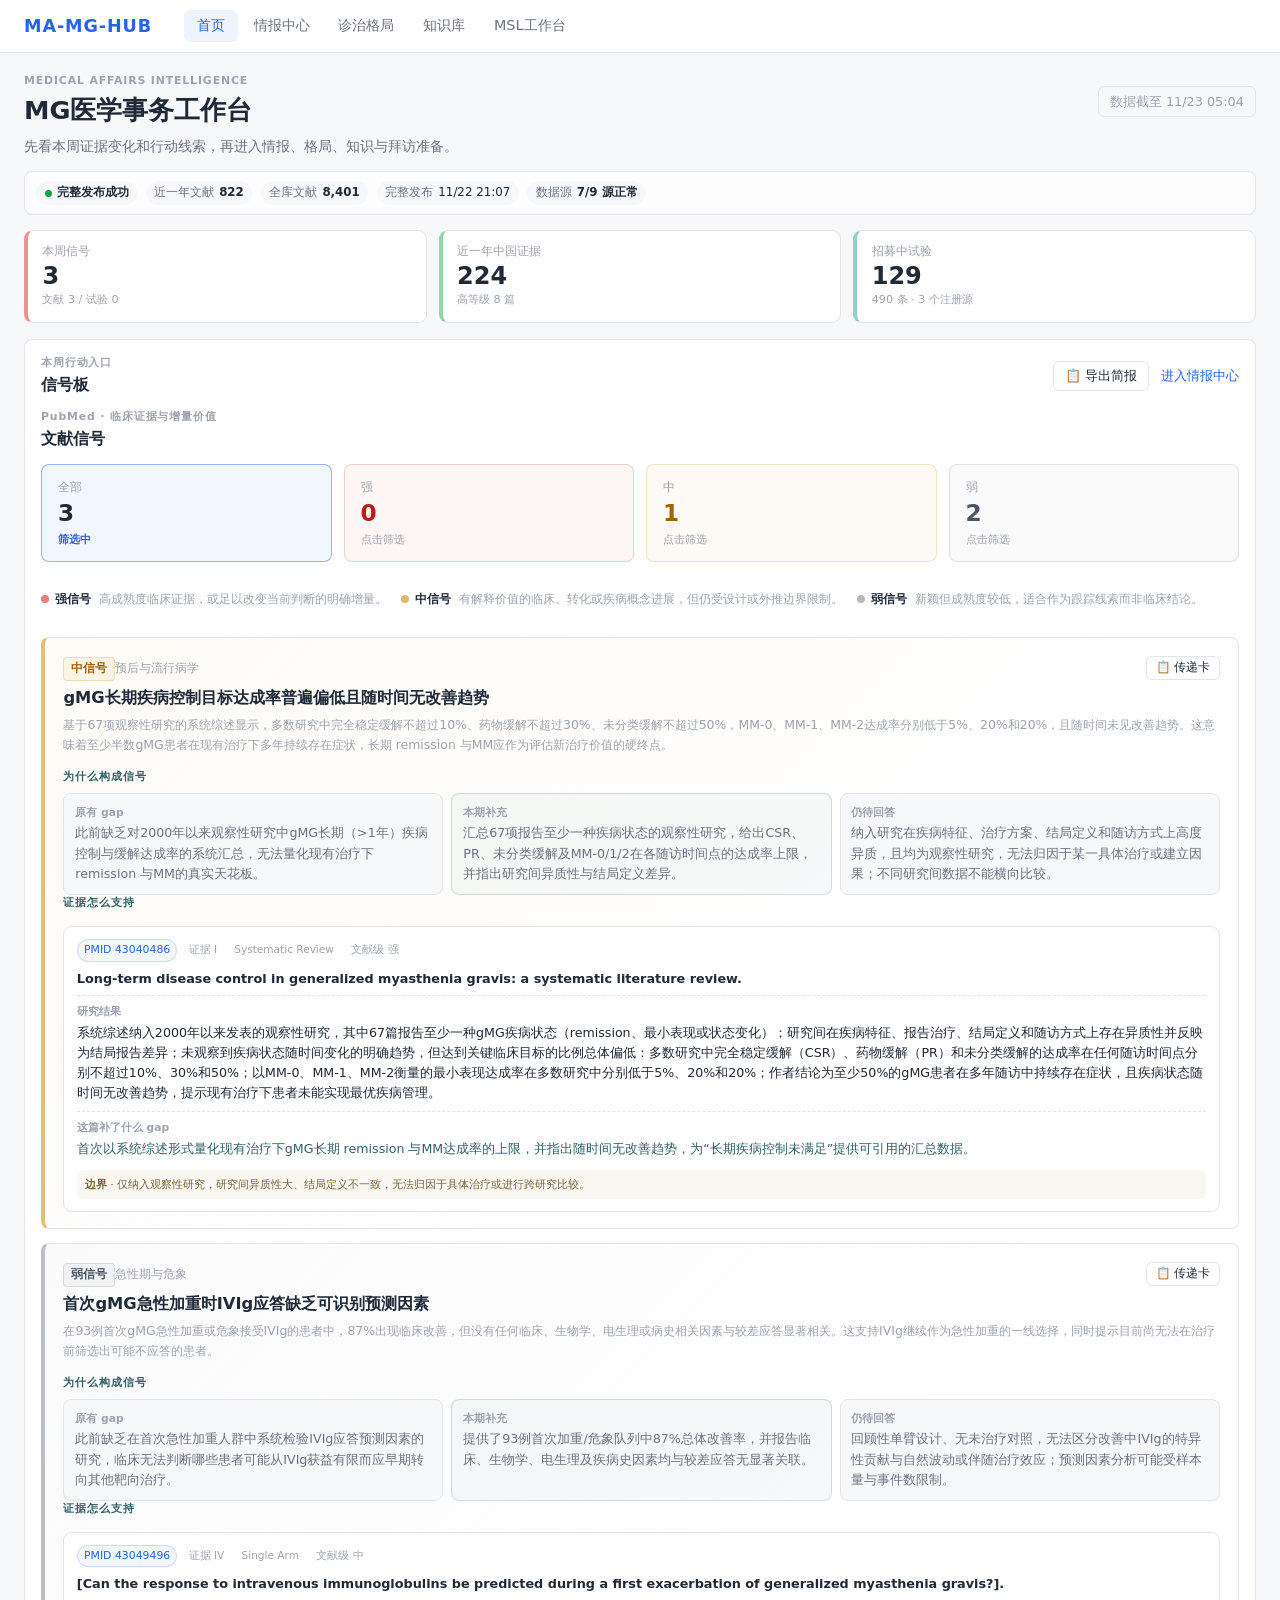
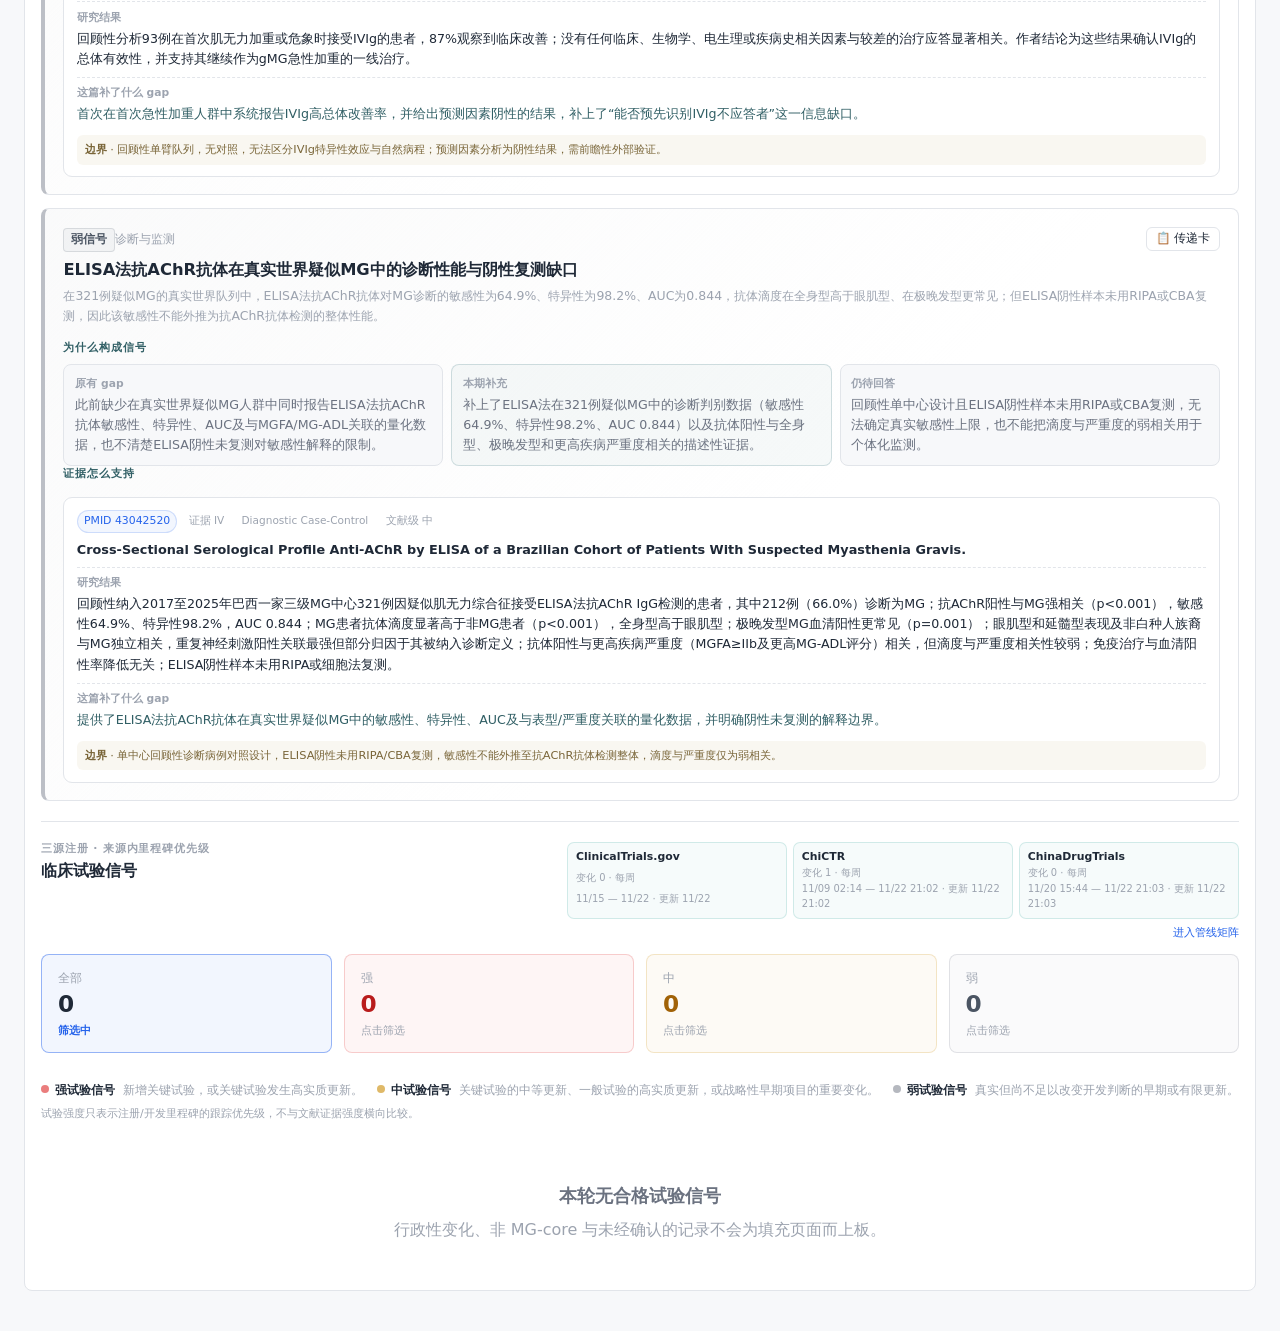
==== commit 69ebfe24: "chore: update MG hub weekly data" ====
--- a/index.html
+++ b/index.html
@@ -5,7 +5,7 @@
 <meta name="viewport" content="width=device-width, initial-scale=1.0">
 <title>工作台 · MA-MG-HUB</title>
 <link rel="icon" href="data:,">
-<link rel="stylesheet" href="assets/main.css?v=20261120T154527Z">
+<link rel="stylesheet" href="assets/main.css?v=local-20261123-050016">
 </head>
 <body>
 
@@ -86,14 +86,14 @@
   </div>
 </main>
 
-<script src="data/release-manifest.js?v=20261120T154527Z" defer></script>
-<script src="assets/common.js?v=20261120T154527Z" defer></script>
-<script src="data/dashboard-data.js?v=20261120T154527Z" defer></script>
-<script src="data/clinicalTrialsSummary.js?v=20261120T154527Z" defer></script>
-<script src="data/pipeline-status.js?v=20261120T154527Z" defer></script>
-<script src="data/signals-weekly.js?v=20261120T154527Z" defer></script>
-<script src="data/trial-signals-weekly.js?v=20261120T154527Z" defer></script>
-<script src="assets/dashboard.js?v=20261120T154527Z" defer></script>
+<script src="data/release-manifest.js?v=local-20261123-050016" defer></script>
+<script src="assets/common.js?v=local-20261123-050016" defer></script>
+<script src="data/dashboard-data.js?v=local-20261123-050016" defer></script>
+<script src="data/clinicalTrialsSummary.js?v=local-20261123-050016" defer></script>
+<script src="data/pipeline-status.js?v=local-20261123-050016" defer></script>
+<script src="data/signals-weekly.js?v=local-20261123-050016" defer></script>
+<script src="data/trial-signals-weekly.js?v=local-20261123-050016" defer></script>
+<script src="assets/dashboard.js?v=local-20261123-050016" defer></script>
 <script>
 // 性能优化：literature-recent.js 体积大（>4MB），首页仅用它补齐文献信号强度索引。
 // 首屏渲染完成后再异步加载，避免阻塞首屏。
--- a/assets/main.css
+++ b/assets/main.css
@@ -657,6 +657,38 @@
   color: var(--fg2); font-size: 0.9rem; font-weight: 500;
   margin-bottom: 0.5rem;
 }
+.chart-hint {
+  margin-left: 0.4rem; color: var(--fg3);
+  font-size: 0.72rem; font-weight: 400;
+}
+.china-filter-bar {
+  display: flex; flex-wrap: wrap; align-items: center; gap: 0.45rem;
+  margin-top: 0.6rem; padding: 0.55rem 0.7rem;
+  background: var(--bg); border: 1px solid var(--bg3); border-radius: 6px;
+}
+.china-filter-bar[hidden] { display: none; }
+.china-filter-caption {
+  color: var(--fg3); font-size: 0.76rem; flex: 0 0 auto;
+}
+.china-filter-chips {
+  display: flex; flex-wrap: wrap; gap: 0.35rem; flex: 1 1 auto;
+}
+.china-filter-chip {
+  border: 1px solid rgba(37,99,235,0.28); background: rgba(37,99,235,0.08);
+  color: var(--accent); border-radius: 999px; padding: 0.18rem 0.55rem;
+  font: inherit; font-size: 0.75rem; cursor: pointer;
+}
+.china-filter-chip:hover { background: rgba(37,99,235,0.16); }
+.china-filter-chip span { margin-left: 0.15rem; }
+.china-filter-count {
+  color: var(--fg2); font-size: 0.78rem; font-weight: 600; flex: 0 0 auto;
+}
+.china-filter-clear {
+  border: none; background: transparent; color: var(--fg3);
+  font: inherit; font-size: 0.75rem; text-decoration: underline;
+  text-underline-offset: 2px; cursor: pointer; flex: 0 0 auto;
+}
+.china-filter-clear:hover { color: var(--fg2); }
 .chart-canvas {
   height: 280px; width: 100%; min-width: 0;
 }
@@ -4557,29 +4589,57 @@
 }
 .kg-citation-export .citation-export-row .btn { flex-shrink: 0; }
 
-/* 领域重大事件时间线（情报中心「领域重大事件」标签） */
-.major-events-list { display: flex; flex-direction: column; gap: 0.45rem; }
+/* 领域重大事件：全部事件按时间降序的单一瀑布流。
+   卡片保持两行（标题 + 元信息），类型以 chip 与左侧色条标在卡片自身。 */
+.major-events-list { display: block; }
+/* 瀑布流：固定最多 2 列（每行最多 2 条），窄屏降为 1 列；卡片不被拆断 */
+.major-event-masonry { column-count: 2; column-gap: 0.75rem; }
+@media (max-width: 640px) {
+  .major-event-masonry { column-count: 1; }
+}
 .major-event-item {
-  display: flex; gap: 0.6rem; align-items: baseline; flex-wrap: wrap;
-  padding: 0.45rem 0.6rem; border: 1px solid var(--bg3);
-  border-radius: 8px; background: var(--bg);
+  display: inline-block; width: 100%;
+  break-inside: avoid; page-break-inside: avoid;
+  margin: 0 0 0.55rem; padding: 0.5rem 0.6rem;
+  border: 1px solid var(--bg3); border-left: 3px solid var(--bg3);
+  border-radius: 6px; background: var(--bg);
+}
+/* 卡片左侧色条按类型区分，与类型 chip 双重提示 */
+.major-event--regulatory { border-left-color: #2563eb; }
+.major-event--guideline { border-left-color: #7c3aed; }
+.major-event--publication { border-left-color: #0d9488; }
+.major-event--trial { border-left-color: #0891b2; }
+.major-event--signal { border-left-color: #d97706; }
+.major-event-title {
+  display: block; font-size: 0.82rem; font-weight: 500; line-height: 1.45;
+  min-width: 0; overflow-wrap: anywhere; word-break: break-word;
+}
+.major-event-title a { color: var(--accent); }
+.major-event-meta {
+  display: flex; flex-wrap: wrap; align-items: baseline; gap: 0.2rem 0.4rem;
+  margin-top: 0.35rem; min-width: 0;
 }
 .major-event-type {
-  font-size: 0.72rem; font-weight: 600; flex-shrink: 0;
-  padding: 0.1rem 0.4rem; border-radius: 4px;
+  font-size: 0.68rem; font-weight: 600; flex-shrink: 0;
+  padding: 0.05rem 0.34rem; border-radius: 4px;
   background: var(--bg2); border: 1px solid var(--bg3);
 }
 .major-event-strength {
-  font-size: 0.7rem; font-weight: 600; flex-shrink: 0;
-  padding: 0.1rem 0.38rem; border-radius: 999px;
-  border: 1px solid var(--bg3);
+  font-size: 0.68rem; font-weight: 600; flex-shrink: 0;
+  padding: 0.05rem 0.34rem; border-radius: 999px; border: 1px solid var(--bg3);
 }
 .major-event-strength-strong { background: rgba(220, 38, 38, 0.08); border-color: rgba(220, 38, 38, 0.25); color: #b91c1c; }
 .major-event-strength-medium { background: rgba(217, 119, 6, 0.08); border-color: rgba(217, 119, 6, 0.25); color: #b45309; }
-.major-event-date { font-size: 0.74rem; color: var(--fg3); flex-shrink: 0; }
-.major-event-title { font-size: 0.85rem; font-weight: 500; }
-.major-event-title a { color: var(--accent); }
-.major-event-source { font-size: 0.72rem; color: var(--fg3); margin-left: auto; }
+.major-event-date {
+  font-size: 0.72rem; color: var(--fg3); flex-shrink: 0;
+  font-variant-numeric: tabular-nums;
+}
+.major-event-source { font-size: 0.71rem; color: var(--fg3); min-width: 0; line-height: 1.35; }
+.major-event-source-label {
+  font-size: 0.66rem; font-weight: 600; color: var(--fg2);
+  padding: 0.02rem 0.28rem; margin-right: 0.28rem;
+  border: 1px solid var(--bg3); border-radius: 3px; background: var(--bg2);
+}
 
 /* 诊疗现状章节与临床问题库 */
 .chapter-layout { display: grid; grid-template-columns: 240px 1fr; gap: 1rem; }
